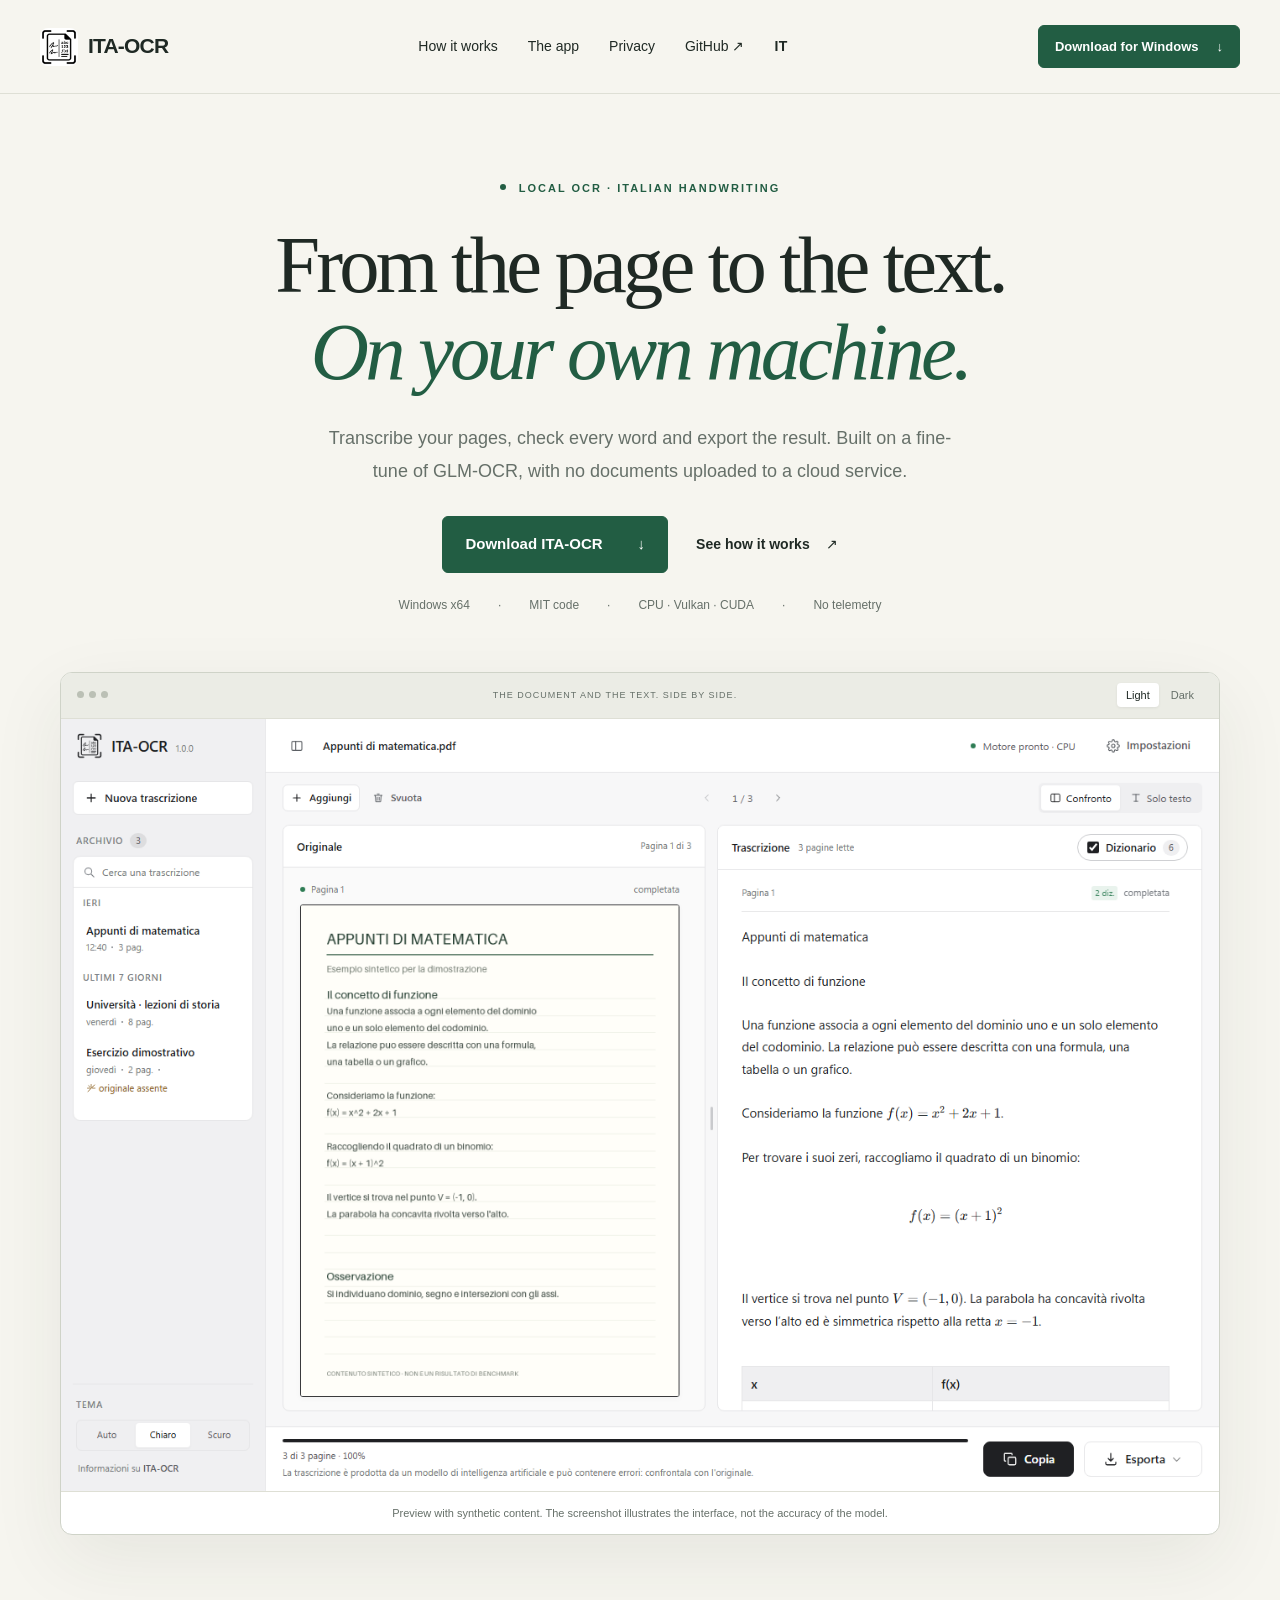
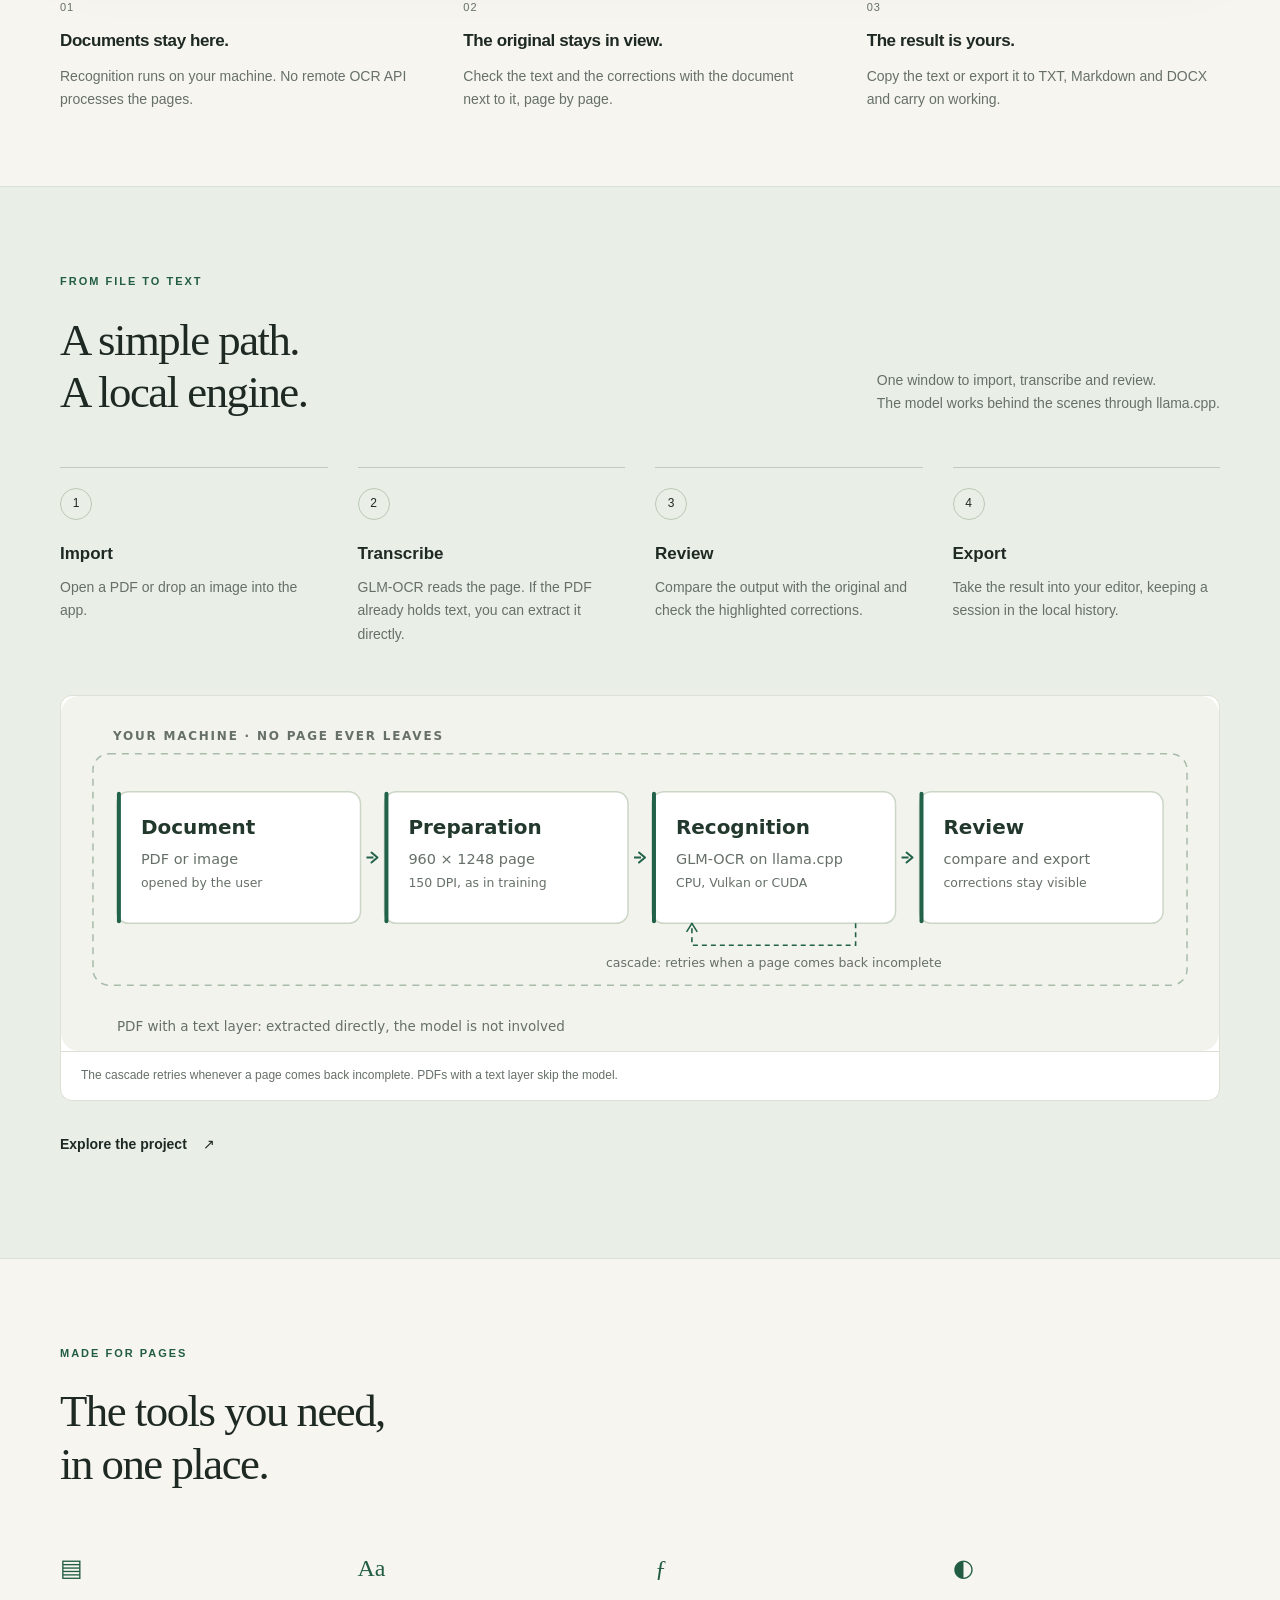
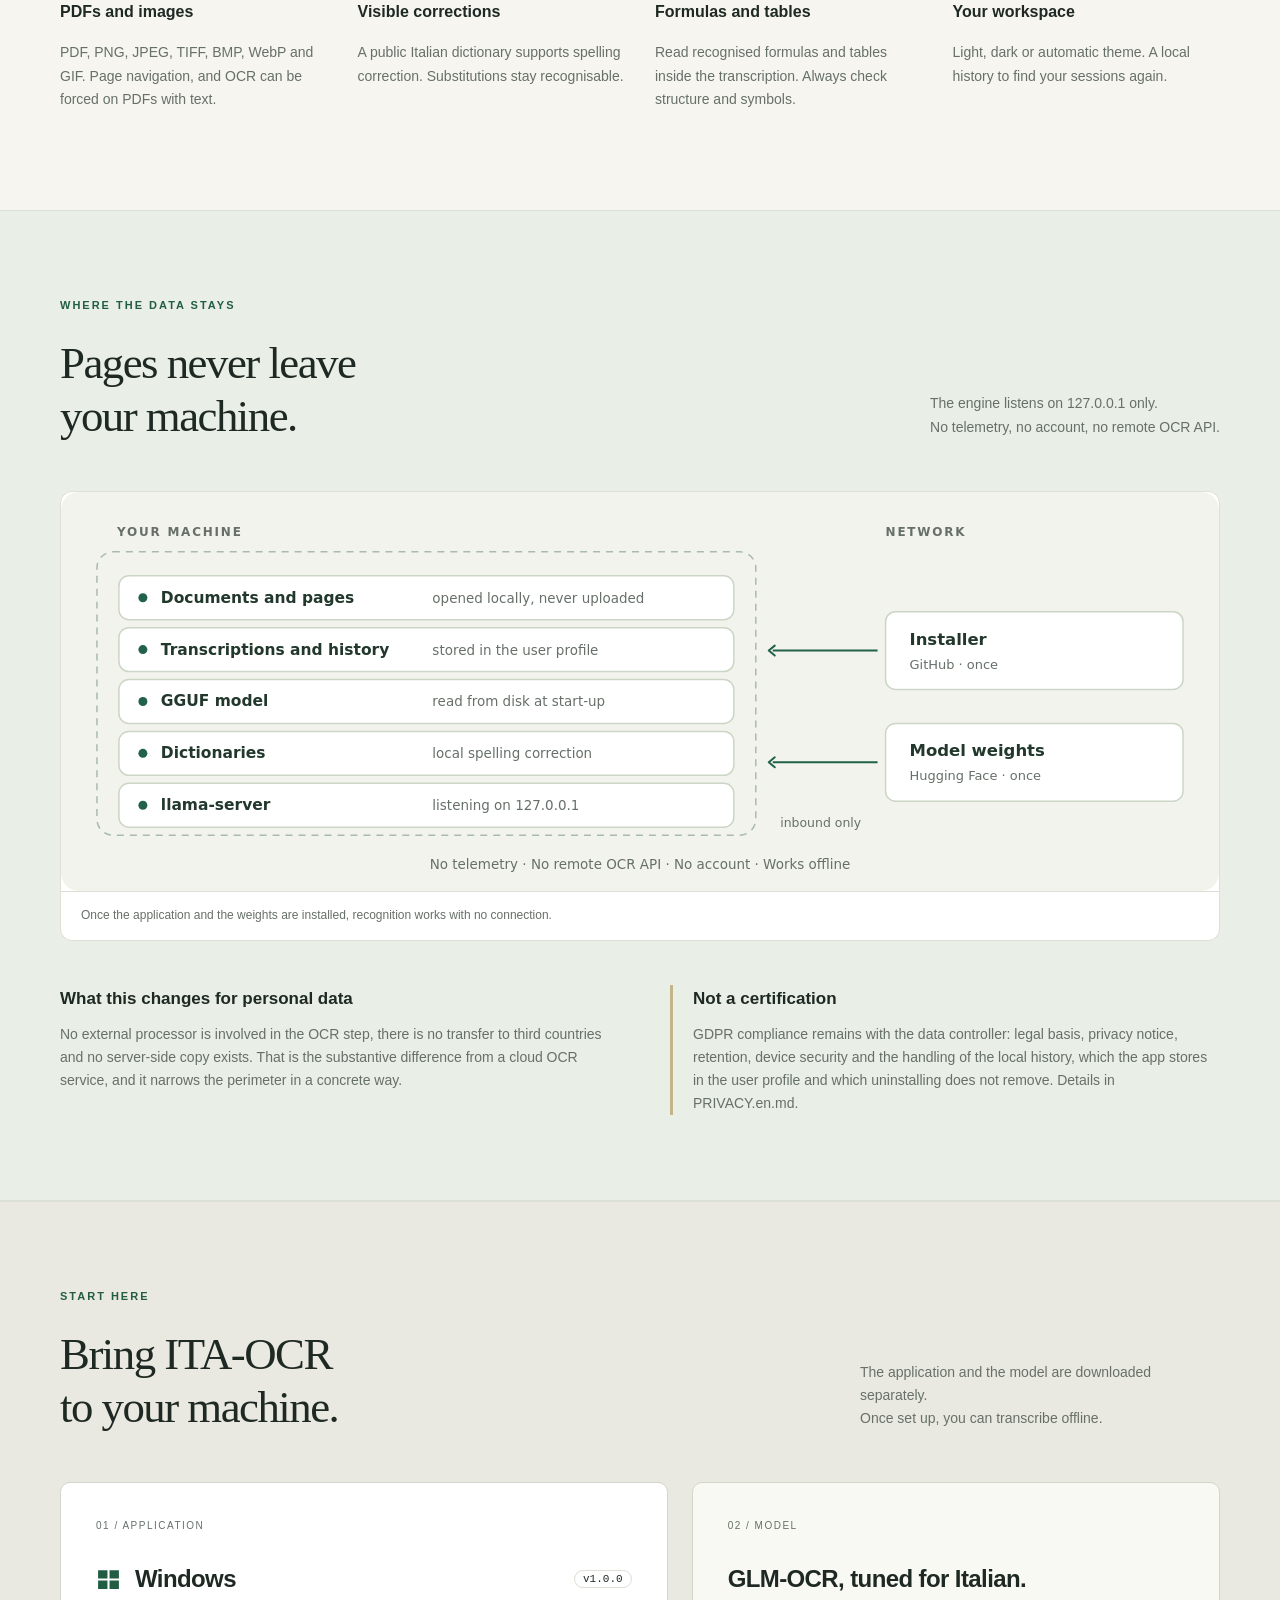
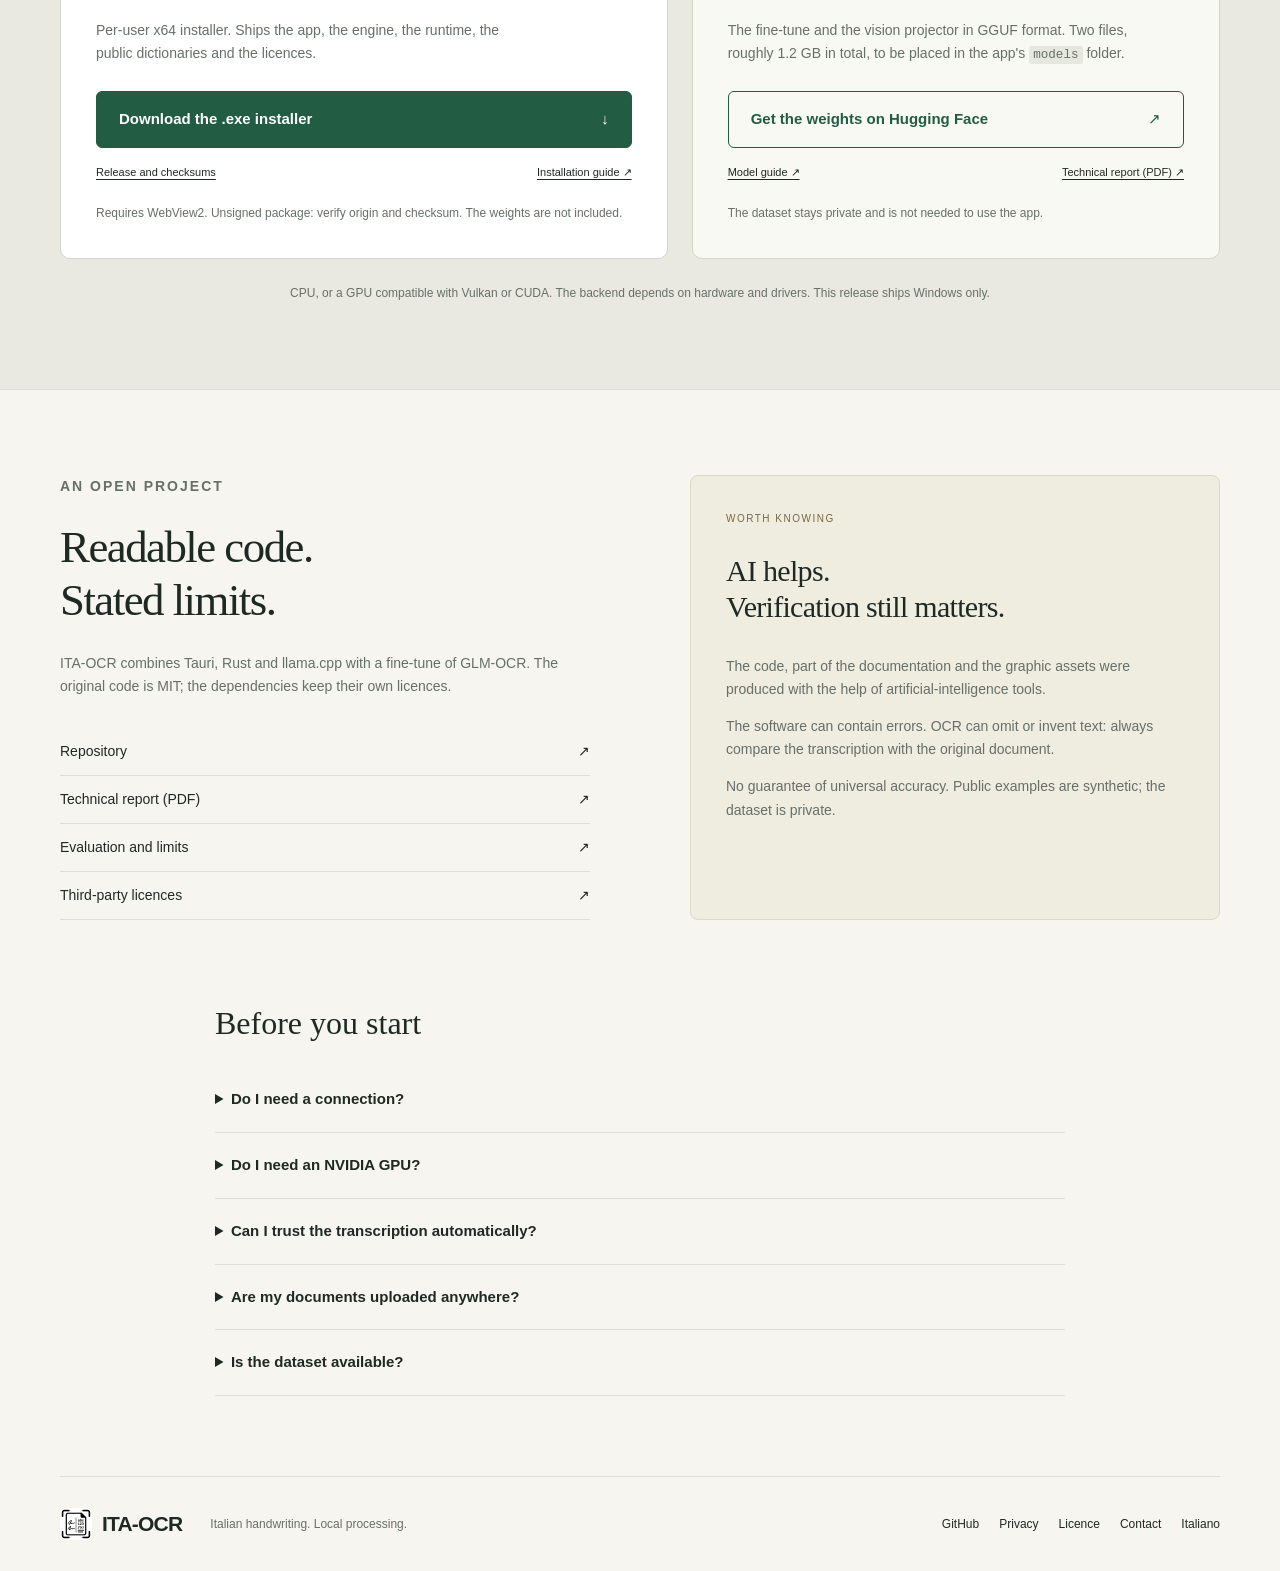
==== docs/en/index.html @ 2453d7a9 "Aggiunge l'inglese e gli schemi generati Ogni documento ha ora la lingua gemella. genera-diagrammi.p" ====
<!doctype html>
<html lang="en">
<head>
  <meta charset="utf-8">
  <meta name="viewport" content="width=device-width, initial-scale=1">
  <meta name="description" content="ITA-OCR transcribes Italian handwriting on your own machine. Windows app, local inference with GLM-OCR, side-by-side review and export.">
  <meta name="theme-color" content="#f6f5ef">
  <meta property="og:title" content="ITA-OCR — From the page to the text">
  <meta property="og:description" content="OCR for Italian handwriting. Local processing, side-by-side review and a Windows download.">
  <meta property="og:image" content="https://GioOtto.github.io/ITA-OCR/assets/social.png">
  <meta property="og:type" content="website">
  <link rel="canonical" href="https://GioOtto.github.io/ITA-OCR/en/">
  <link rel="alternate" hreflang="it" href="https://GioOtto.github.io/ITA-OCR/">
  <link rel="alternate" hreflang="en" href="https://GioOtto.github.io/ITA-OCR/en/">
  <link rel="icon" type="image/png" href="../assets/logo.png">
  <link rel="stylesheet" href="../style.css">
  <title>ITA-OCR — From the page to the text</title>
  <script src="../site.js" defer></script>
</head>
<body>
  <a class="skip" href="#content">Skip to content</a>
  <header class="header">
    <a class="brand" href="#" aria-label="ITA-OCR, top"><img src="../assets/logo.png" width="38" height="38" alt="">ITA-OCR</a>
    <nav aria-label="Main navigation"><a href="#how-it-works">How it works</a><a href="#features">The app</a><a href="#privacy">Privacy</a><a href="https://github.com/GioOtto/ITA-OCR">GitHub <span aria-hidden="true">↗</span></a><a class="lingua" href="../" hreflang="it" lang="it">IT</a></nav>
    <a class="button small" href="#download">Download for Windows <span aria-hidden="true">↓</span></a>
  </header>
  <main id="content">
    <section class="hero wrap">
      <div class="eyebrow"><span class="dot"></span> LOCAL OCR · ITALIAN HANDWRITING</div>
      <h1>From the page to the text.<br><em>On your own machine.</em></h1>
      <p class="intro">Transcribe your pages, check every word and export the result.
        Built on a fine-tune of GLM-OCR, with no documents uploaded to a cloud service.</p>
      <div class="actions"><a class="button" href="#download">Download ITA-OCR <span aria-hidden="true">↓</span></a><a class="text-link" href="#how-it-works">See how it works <span aria-hidden="true">↗</span></a></div>
      <div class="hero-notes"><span>Windows x64</span><span>MIT code</span><span>CPU · Vulkan · CUDA</span><span>No telemetry</span></div>
      <figure class="showcase">
        <div class="frame-top"><span><i></i><i></i><i></i></span><span>THE DOCUMENT AND THE TEXT. SIDE BY SIDE.</span><div class="theme-switch" role="group" aria-label="Screenshot theme"><button data-preview="light" aria-pressed="true">Light</button><button data-preview="dark" aria-pressed="false">Dark</button></div></div>
        <img id="app-preview" src="../assets/app-light.png" width="1380" height="920" alt="The ITA-OCR interface with a synthetic document and its transcription side by side" fetchpriority="high">
        <figcaption>Preview with synthetic content. The screenshot illustrates the interface, not the accuracy of the model.</figcaption>
      </figure>
    </section>
    <section class="principles wrap" aria-label="In short">
      <div><span class="number">01</span><h2>Documents stay here.</h2><p>Recognition runs on your machine. No remote OCR API processes the pages.</p></div>
      <div><span class="number">02</span><h2>The original stays in view.</h2><p>Check the text and the corrections with the document next to it, page by page.</p></div>
      <div><span class="number">03</span><h2>The result is yours.</h2><p>Copy the text or export it to TXT, Markdown and DOCX and carry on working.</p></div>
    </section>
    <section class="section process" id="how-it-works">
      <div class="wrap"><div class="section-heading"><div><p class="eyebrow">FROM FILE TO TEXT</p><h2>A simple path.<br>A local engine.</h2></div><p>One window to import, transcribe and review.<br>The model works behind the scenes through llama.cpp.</p></div>
      <ol class="steps"><li><span>1</span><h3>Import</h3><p>Open a PDF or drop an image into the app.</p></li><li><span>2</span><h3>Transcribe</h3><p>GLM-OCR reads the page. If the PDF already holds text, you can extract it directly.</p></li><li><span>3</span><h3>Review</h3><p>Compare the output with the original and check the highlighted corrections.</p></li><li><span>4</span><h3>Export</h3><p>Take the result into your editor, keeping a session in the local history.</p></li></ol>
      <figure class="schema">
        <img src="../assets/pipeline-en-light.svg" width="1160" height="356" alt="Local pipeline: document, page preparation at 960 by 1248 pixels, recognition with GLM-OCR on llama.cpp with a retry cascade, review and export. Everything runs on the user's machine." loading="lazy">
        <figcaption>The cascade retries whenever a page comes back incomplete. PDFs with a text layer skip the model.</figcaption>
      </figure>
      <p style="margin-top:30px"><a class="text-link" href="https://github.com/GioOtto/ITA-OCR/blob/main/README.en.md#how-it-works">Explore the project <span aria-hidden="true">↗</span></a></p></div>
    </section>
    <section class="section wrap" id="features">
      <div class="section-heading"><div><p class="eyebrow">MADE FOR PAGES</p><h2>The tools you need,<br>in one place.</h2></div></div>
      <div class="features"><article><span class="feature-icon" aria-hidden="true">▤</span><h3>PDFs and images</h3><p>PDF, PNG, JPEG, TIFF, BMP, WebP and GIF. Page navigation, and OCR can be forced on PDFs with text.</p></article><article><span class="feature-icon" aria-hidden="true">Aa</span><h3>Visible corrections</h3><p>A public Italian dictionary supports spelling correction. Substitutions stay recognisable.</p></article><article><span class="feature-icon" aria-hidden="true">ƒ</span><h3>Formulas and tables</h3><p>Read recognised formulas and tables inside the transcription. Always check structure and symbols.</p></article><article><span class="feature-icon" aria-hidden="true">◐</span><h3>Your workspace</h3><p>Light, dark or automatic theme. A local history to find your sessions again.</p></article></div>
    </section>
    <section class="section privacy-section" id="privacy"><div class="wrap">
      <div class="section-heading"><div><p class="eyebrow">WHERE THE DATA STAYS</p><h2>Pages never leave<br>your machine.</h2></div><p>The engine listens on 127.0.0.1 only.<br>No telemetry, no account, no remote OCR API.</p></div>
      <figure class="schema">
        <img src="../assets/privacy-en-light.svg" width="1160" height="400" alt="Documents, transcriptions, history, GGUF model and dictionaries stay on the machine. Only the installer from GitHub and the model weights from Hugging Face come in from the network, once." loading="lazy">
        <figcaption>Once the application and the weights are installed, recognition works with no connection.</figcaption>
      </figure>
      <div class="privacy-grid">
        <div><h3>What this changes for personal data</h3><p>No external processor is involved in the OCR step, there is no transfer to third countries and no server-side copy exists. That is the substantive difference from a cloud OCR service, and it narrows the perimeter in a concrete way.</p></div>
        <div class="nota"><h3>Not a certification</h3><p>GDPR compliance remains with the data controller: legal basis, privacy notice, retention, device security and the handling of the local history, which the app stores in the user profile and which uninstalling does not remove. Details in <a href="https://github.com/GioOtto/ITA-OCR/blob/main/PRIVACY.en.md">PRIVACY.en.md</a>.</p></div>
      </div>
    </div></section>
    <section class="section download-section" id="download"><div class="wrap">
      <div class="section-heading"><div><p class="eyebrow">START HERE</p><h2>Bring ITA-OCR<br>to your machine.</h2></div><p>The application and the model are downloaded separately.<br>Once set up, you can transcribe offline.</p></div>
      <div class="download-grid"><article class="download-card primary"><div class="card-label">01 / APPLICATION</div><div class="platform"><svg viewBox="0 0 24 24" aria-hidden="true"><path d="M2 3h9v8H2zm11 0h9v8h-9zM2 13h9v8H2zm11 0h9v8h-9z"/></svg><h3>Windows</h3><span class="version">v1.0.0</span></div><p>Per-user x64 installer. Ships the app, the engine, the runtime, the public dictionaries and the licences.</p><a class="button" href="https://github.com/GioOtto/ITA-OCR/releases/latest/download/ITA-OCR-setup_v1.0.0.exe">Download the .exe installer <span aria-hidden="true">↓</span></a><div class="download-links"><a href="https://github.com/GioOtto/ITA-OCR/releases/latest">Release and checksums</a><a href="https://github.com/GioOtto/ITA-OCR/blob/main/docs/en/INSTALL.md">Installation guide ↗</a></div><p class="fine-print">Requires WebView2. Unsigned package: verify origin and checksum. The weights are not included.</p></article>
      <article class="download-card"><div class="card-label">02 / MODEL</div><h3>GLM-OCR, tuned for Italian.</h3><p>The fine-tune and the vision projector in GGUF format. Two files, roughly 1.2 GB in total, to be placed in the app's <code>models</code> folder.</p><a class="button outline" href="https://huggingface.co/ueuegio/ITA-OCR">Get the weights on Hugging Face <span aria-hidden="true">↗</span></a><div class="download-links"><a href="https://github.com/GioOtto/ITA-OCR/blob/main/docs/en/MODEL.md">Model guide ↗</a><a href="https://github.com/GioOtto/ITA-OCR/blob/main/docs/assets/ITA-OCR-report-tecnico.pdf">Technical report (PDF) ↗</a></div><p class="fine-print">The dataset stays private and is not needed to use the app.</p></article></div>
      <p class="system-note">CPU, or a GPU compatible with Vulkan or CUDA. The backend depends on hardware and drivers. This release ships Windows only.</p>
    </div></section>
    <section class="section wrap research"><div><p class="eyebrow">AN OPEN PROJECT</p><h2>Readable code.<br>Stated limits.</h2><p>ITA-OCR combines Tauri, Rust and llama.cpp with a fine-tune of GLM-OCR. The original code is MIT; the dependencies keep their own licences.</p><div class="resource-links"><a href="https://github.com/GioOtto/ITA-OCR">Repository <span>↗</span></a><a href="https://github.com/GioOtto/ITA-OCR/blob/main/docs/assets/ITA-OCR-report-tecnico.pdf">Technical report (PDF) <span>↗</span></a><a href="https://github.com/GioOtto/ITA-OCR/blob/main/BENCHMARKS.en.md">Evaluation and limits <span>↗</span></a><a href="https://github.com/GioOtto/ITA-OCR/blob/main/THIRD-PARTY.md">Third-party licences <span>↗</span></a></div></div><aside class="caveat"><span class="card-label">WORTH KNOWING</span><h3>AI helps.<br>Verification still matters.</h3><p>The code, part of the documentation and the graphic assets were produced with the help of artificial-intelligence tools.</p><p>The software can contain errors. OCR can omit or invent text: always compare the transcription with the original document.</p><p class="fine-print">No guarantee of universal accuracy. Public examples are synthetic; the dataset is private.</p></aside></section>
    <section class="faq wrap"><h2>Before you start</h2><details><summary>Do I need a connection?</summary><p>To download the application and the weights, yes. To process documents once everything is installed, no. Recognition runs locally.</p></details><details><summary>Do I need an NVIDIA GPU?</summary><p>No. The engine can use Vulkan on compatible GPUs, or the CPU. CUDA is an option for NVIDIA hardware. Performance depends on the configuration.</p></details><details><summary>Can I trust the transcription automatically?</summary><p>No. Difficult handwriting, formulas and complex layouts can cause errors. The interface puts the result next to the original precisely to make checking easy.</p></details><details><summary>Are my documents uploaded anywhere?</summary><p>No. Recognition happens on your machine and the engine listens on the loopback address only. The network is used to download the app and the weights, once.</p></details><details><summary>Is the dataset available?</summary><p>No. The dataset stays private and is not part of the downloads. The application code and the model weights have separate distribution channels.</p></details></section>
  </main>
  <footer class="footer wrap"><a class="brand" href="#"><img src="../assets/logo.png" alt="" width="32" height="32">ITA-OCR</a><p>Italian handwriting. Local processing.</p><nav aria-label="Resources"><a href="https://github.com/GioOtto/ITA-OCR">GitHub</a><a href="https://github.com/GioOtto/ITA-OCR/blob/main/PRIVACY.en.md">Privacy</a><a href="https://github.com/GioOtto/ITA-OCR/blob/main/LICENSE">Licence</a><a href="mailto:giorgio.ottoboni@proton.me">Contact</a><a href="../" hreflang="it" lang="it">Italiano</a></nav></footer>
</body>
</html>
---- docs/style.css ----
@charset "UTF-8";
:root{color-scheme:light;--paper:#f6f5ef;--ink:#1f2924;--muted:#667069;--green:#225d43;--line:#dedfd5;--white:#fff;--pale:#e9eee6;font-family:Inter,"Segoe UI",Arial,sans-serif;font-synthesis:none;scroll-behavior:smooth}
*{box-sizing:border-box}body{margin:0;background:var(--paper);color:var(--ink);line-height:1.65}a{color:inherit;text-decoration:none}a:hover{text-decoration:underline;text-underline-offset:4px}button{font:inherit;cursor:pointer}img{max-width:100%;height:auto}button:focus-visible,a:focus-visible,summary:focus-visible{outline:3px solid #bf7b2d;outline-offset:5px}.wrap{width:min(1160px,calc(100% - 64px));margin-inline:auto}.skip{position:absolute;left:20px;top:-100px;background:white;padding:10px;z-index:10}.skip:focus{top:10px}.header{max-width:1360px;padding:25px 40px;margin:auto;display:flex;align-items:center;justify-content:space-between;gap:24px;border-bottom:1px solid var(--line)}.brand{font-size:21px;font-weight:700;letter-spacing:-.8px;display:flex;align-items:center;gap:10px}.brand img{border-radius:8px}.header nav{display:flex;gap:30px;font-size:14px}.button{display:inline-flex;align-items:center;justify-content:space-between;gap:35px;background:var(--green);border:1px solid var(--green);border-radius:6px;padding:15px 22px;color:white;font-weight:600;font-size:15px;transition:background .2s,transform .2s}.button:hover{background:#174831;text-decoration:none;transform:translateY(-1px)}.button.small{padding:10px 16px;font-size:13px;gap:18px}.button.outline{background:transparent;color:var(--green)}.button.outline:hover{background:var(--pale)}.hero{padding-top:85px;text-align:center}.eyebrow{font-size:11px;font-weight:650;letter-spacing:2px;margin:0 0 23px;color:var(--green)}.dot{display:inline-block;width:6px;height:6px;background:var(--green);border-radius:50%;margin-right:8px;vertical-align:2px}h1,h2,h3,p{margin-top:0}h1{font-family:Georgia,"Times New Roman",serif;font-size:clamp(48px,6.3vw,82px);font-weight:400;letter-spacing:-3.8px;line-height:1.09;margin-bottom:26px}h1 em{font-weight:400;color:var(--green)}.intro{font-size:18px;line-height:1.8;max-width:650px;margin:0 auto 29px;color:var(--muted)}.actions{display:flex;gap:28px;justify-content:center;align-items:center}.text-link{font-size:14px;font-weight:600}.text-link span{margin-left:12px}.hero-notes{display:flex;justify-content:center;gap:28px;margin-top:23px;font-size:12px;color:var(--muted)}.hero-notes span+span:before{content:"·";margin-right:28px}.showcase{margin:56px 0 0;position:relative;box-shadow:0 25px 75px #24392b13;background:white;border:1px solid #cfd3c8;border-radius:12px;overflow:hidden;text-align:left}.frame-top{min-height:46px;display:flex;align-items:center;justify-content:space-between;padding:10px 16px;background:#ebece5;border-bottom:1px solid var(--line);font-size:9px;letter-spacing:1px;color:var(--muted);gap:12px}.frame-top i{display:inline-block;height:7px;width:7px;border-radius:50%;background:#bbc0b5;margin-right:5px}.theme-switch{display:flex;gap:3px}.theme-switch button{background:transparent;border:0;border-radius:4px;font-size:11px;padding:3px 9px;color:var(--muted)}.theme-switch button[aria-pressed=true]{background:white;color:var(--ink);box-shadow:0 1px 3px #0001}.showcase>img{width:100%;display:block}.showcase figcaption{text-align:center;padding:12px 20px;font-size:11px;color:var(--muted);border-top:1px solid var(--line)}.principles{display:grid;grid-template-columns:repeat(3,1fr);gap:50px;padding-top:58px;padding-bottom:75px}.number{font-size:11px;letter-spacing:1px;color:var(--muted)}.principles h2{font-size:17px;letter-spacing:-.4px;margin:8px 0 10px}.principles p{font-size:14px;color:var(--muted);margin-bottom:0}.section{padding-block:85px}.process{background:var(--pale);border-block:1px solid #dbe1d6}.section-heading{display:flex;align-items:flex-end;justify-content:space-between;gap:40px;margin-bottom:48px}.section-heading h2,.research h2{font:400 clamp(32px,3.5vw,46px)/1.18 Georgia,serif;letter-spacing:-1.5px;margin:0}.section-heading p:not(.eyebrow){font-size:14px;color:var(--muted);max-width:360px;margin-bottom:4px}.steps{list-style:none;padding:0;margin:0 0 35px;display:grid;grid-template-columns:repeat(4,1fr);gap:30px}.steps li{border-top:1px solid #bfcbbc;padding-top:20px}.steps span{display:grid;place-items:center;width:32px;height:32px;border:1px solid #bbc9b7;border-radius:50%;font-size:12px;margin-bottom:20px}.steps h3{font-size:17px;margin-bottom:8px}.steps p{font-size:14px;color:var(--muted)}.features{display:grid;grid-template-columns:repeat(4,1fr);gap:30px}.features article{padding-top:10px}.feature-icon{font-size:24px;color:var(--green);font-family:Georgia,serif;display:block;height:50px}.features h3{font-size:16px}.features p{font-size:14px;color:var(--muted)}.download-section{background:#eae9e1;border-block:1px solid var(--line)}.download-grid{display:grid;grid-template-columns:1.15fr 1fr;gap:24px}.download-card{background:#f9f9f3;border:1px solid #d2d7cc;border-radius:10px;padding:35px;display:flex;flex-direction:column;align-items:flex-start}.download-card.primary{background:white}.card-label{font-size:10px;letter-spacing:1.5px;color:var(--muted);margin-bottom:25px}.platform{display:flex;align-items:center;gap:14px;margin-bottom:20px;width:100%}.platform svg{width:25px;fill:var(--green)}.download-card h3{font-size:24px;letter-spacing:-.6px;margin-bottom:20px}.platform h3{margin:0}.version{font:11px monospace;margin-left:auto;border:1px solid var(--line);padding:2px 8px;border-radius:20px}.download-card>p:not(.fine-print){font-size:14px;color:var(--muted);max-width:430px;margin-bottom:25px}.download-card .button{width:100%;margin-top:auto}.download-links{font-size:11px;display:flex;justify-content:space-between;gap:10px;width:100%;margin-top:15px;text-decoration:underline;text-underline-offset:3px}.fine-print{font-size:12px;color:var(--muted);line-height:1.7}.download-card .fine-print{margin-top:22px;margin-bottom:0}.system-note{font-size:12px;text-align:center;color:var(--muted);margin:25px 0 0}.research{display:grid;grid-template-columns:1fr 1fr;gap:100px}.research h2{margin-bottom:25px}.research p{font-size:14px;color:var(--muted)}.resource-links{margin-top:30px}.resource-links a{display:flex;justify-content:space-between;padding:12px 0;border-bottom:1px solid var(--line);font-size:14px}.caveat{padding:35px;background:#efece0;border:1px solid #ded8c6;border-radius:8px}.caveat .card-label{display:block;color:#7a6940}.caveat h3{font:400 30px/1.2 Georgia,serif;letter-spacing:-.7px}.faq{padding-bottom:80px;max-width:850px}.faq h2{font:400 32px Georgia,serif;margin-bottom:25px}.faq details{border-bottom:1px solid var(--line);padding:20px 0}.faq summary{cursor:pointer;font-size:15px;font-weight:600}.faq details p{margin:16px 0 0;color:var(--muted);font-size:14px}.footer{display:flex;align-items:center;gap:28px;padding-block:30px;border-top:1px solid var(--line);font-size:12px}.footer p{color:var(--muted);margin:0}.footer nav{margin-left:auto;display:flex;gap:20px}code{font-size:.9em;background:#e6e8df;border-radius:3px;padding:2px 4px}
@media(max-width:850px){.header{padding:20px 24px}.header nav{gap:18px}.header .small{display:none}.wrap{width:calc(100% - 40px)}.hero{padding-top:60px}h1{letter-spacing:-2px}.section-heading{align-items:flex-start;flex-direction:column;gap:24px}.section{padding-block:60px}.principles{gap:25px}.steps,.features{grid-template-columns:repeat(2,1fr)}.research{gap:35px}.download-card{padding:25px}.footer{flex-wrap:wrap}.footer nav{margin-left:0;width:100%}}
@media(max-width:560px){.header nav a:first-child{display:none}.header nav{font-size:12px;gap:16px}.brand{font-size:19px}.hero{padding-top:44px}h1{font-size:46px}.intro{font-size:16px}.actions{flex-direction:column;gap:18px}.hero-notes{gap:12px;font-size:10px}.hero-notes span+span:before{margin-right:12px}.frame-top>span:nth-child(2){display:none}.showcase{margin-top:36px}.showcase figcaption{font-size:10px}.principles{grid-template-columns:1fr;gap:25px;padding-block:38px}.principles>div{border-bottom:1px solid var(--line);padding-bottom:20px}.download-grid,.research{grid-template-columns:1fr}.steps,.features{gap:20px}.download-card .button{font-size:13px;padding:13px 15px;gap:15px}.section-heading h2,.research h2{font-size:35px}.footer nav{flex-wrap:wrap}.caveat{padding:26px}}
@media(prefers-reduced-motion:reduce){:root{scroll-behavior:auto}.button{transition:none}}
.schema{margin:0;border:1px solid var(--line);border-radius:12px;overflow:hidden;background:var(--white)}
.schema img{display:block;width:100%}
.schema figcaption{padding:14px 20px;font-size:12px;color:var(--muted);border-top:1px solid var(--line)}
.privacy-section{background:var(--pale);border-block:1px solid #dbe1d6}
.privacy-grid{display:grid;grid-template-columns:1fr 1fr;gap:60px;margin-top:44px;align-items:start}
.privacy-grid h3{font-size:17px;margin:0 0 10px}
.privacy-grid p{font-size:14px;color:var(--muted);margin-bottom:0}
.privacy-grid .nota{border-left:3px solid #c3b48a;padding-left:20px}
.lingua{font-weight:600;letter-spacing:.5px}
@media(max-width:850px){.privacy-grid{grid-template-columns:1fr;gap:28px}}
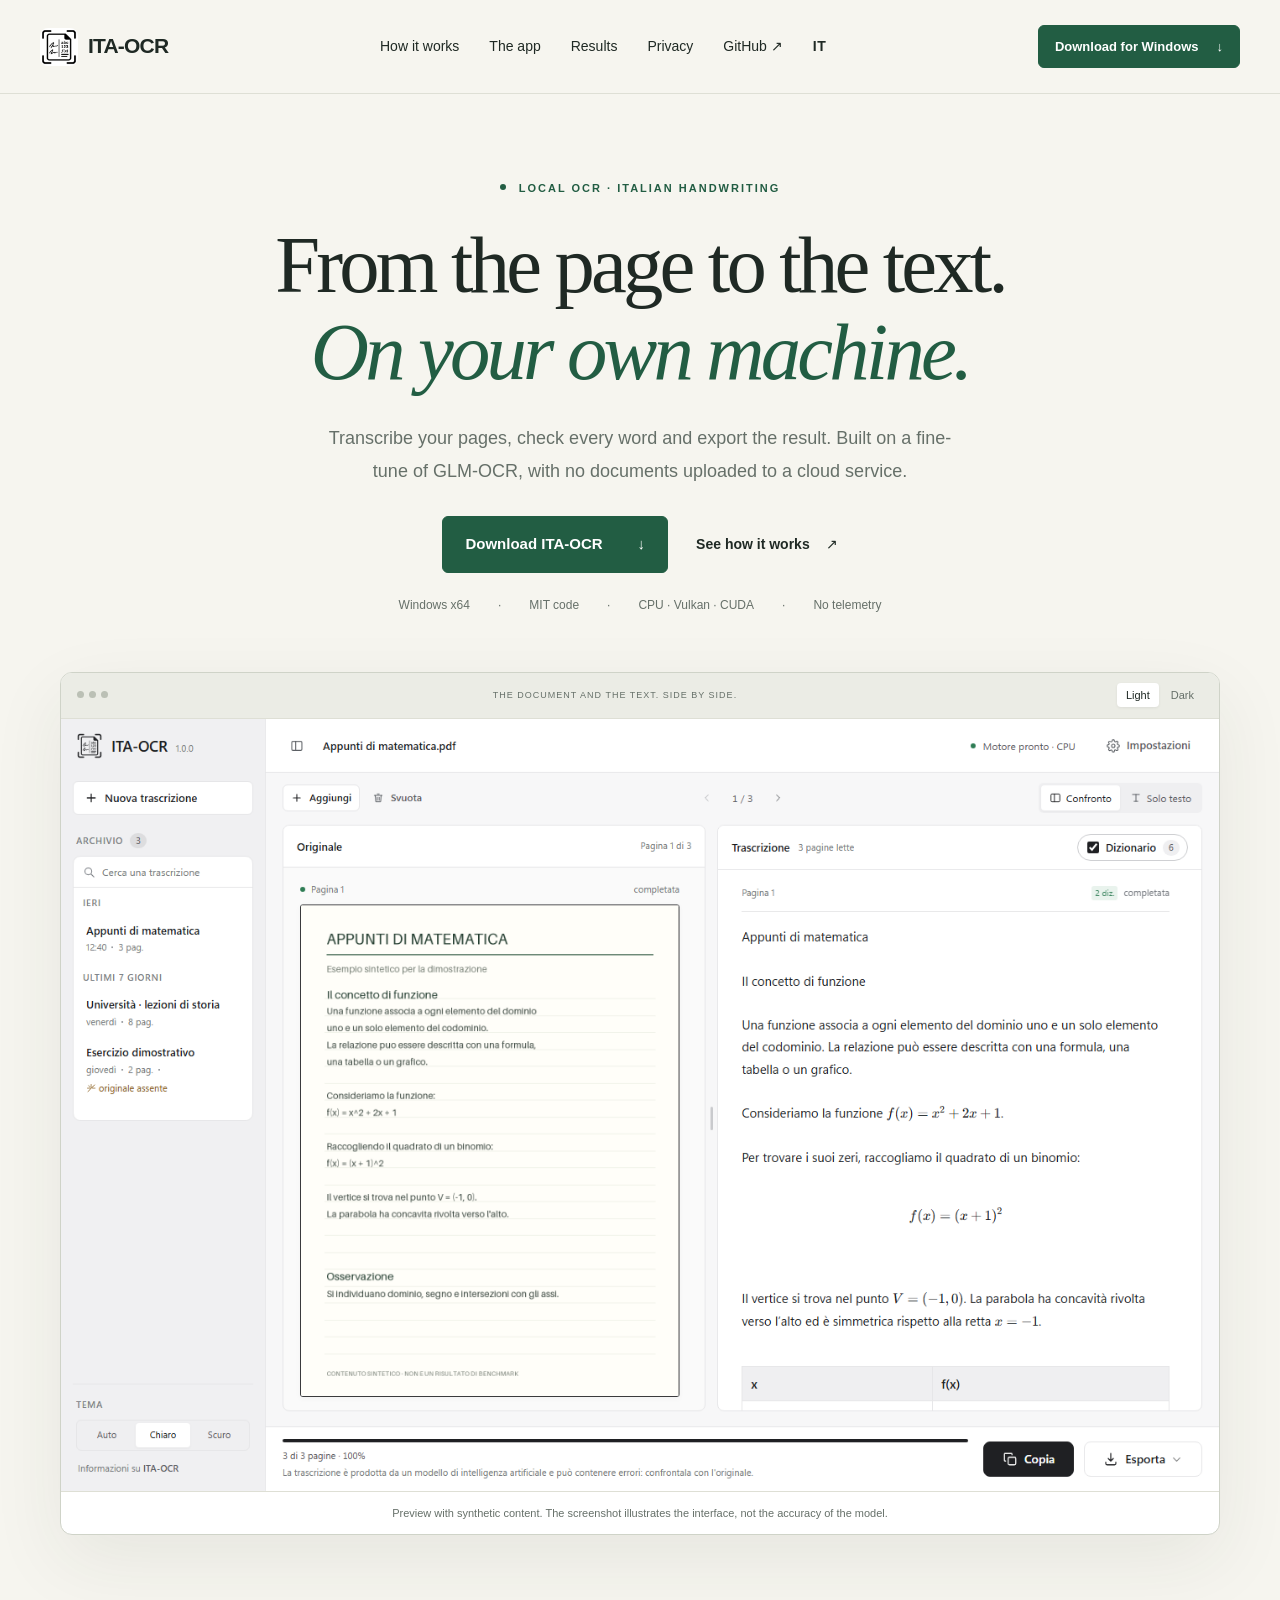
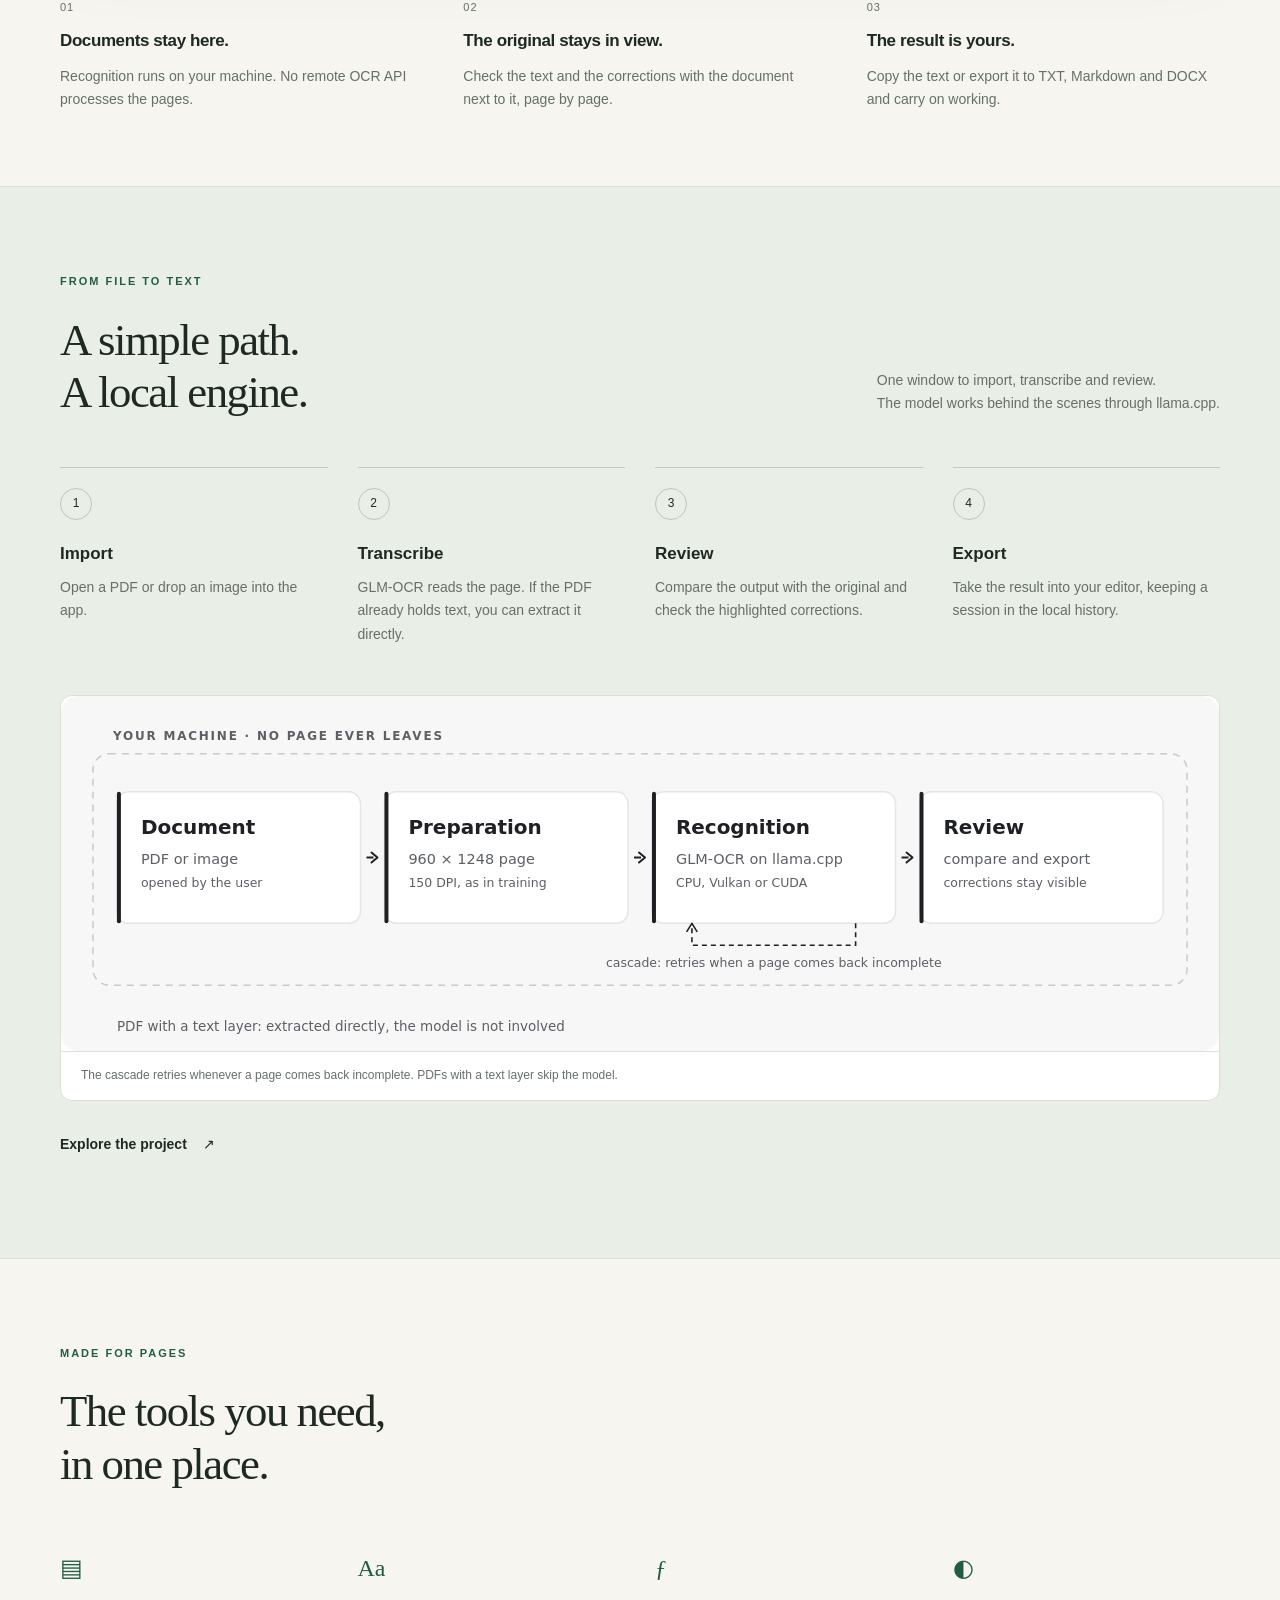
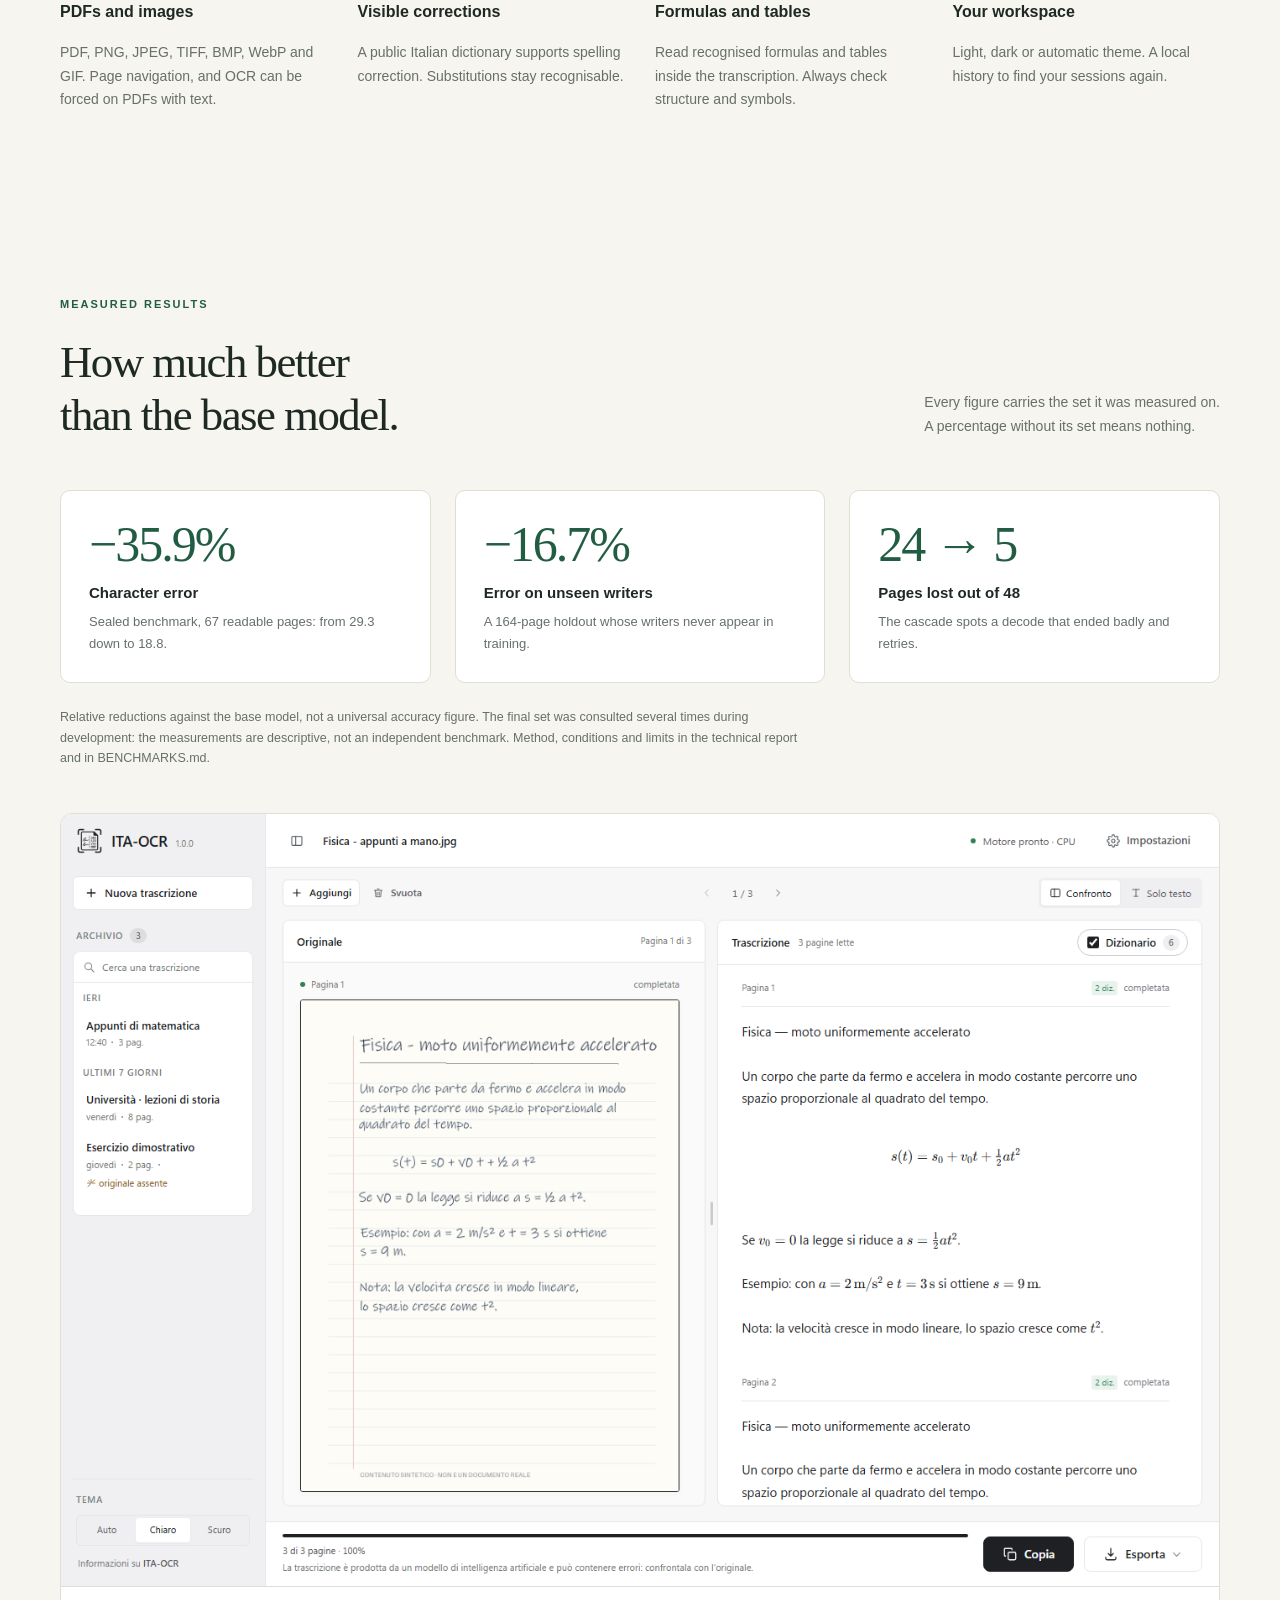
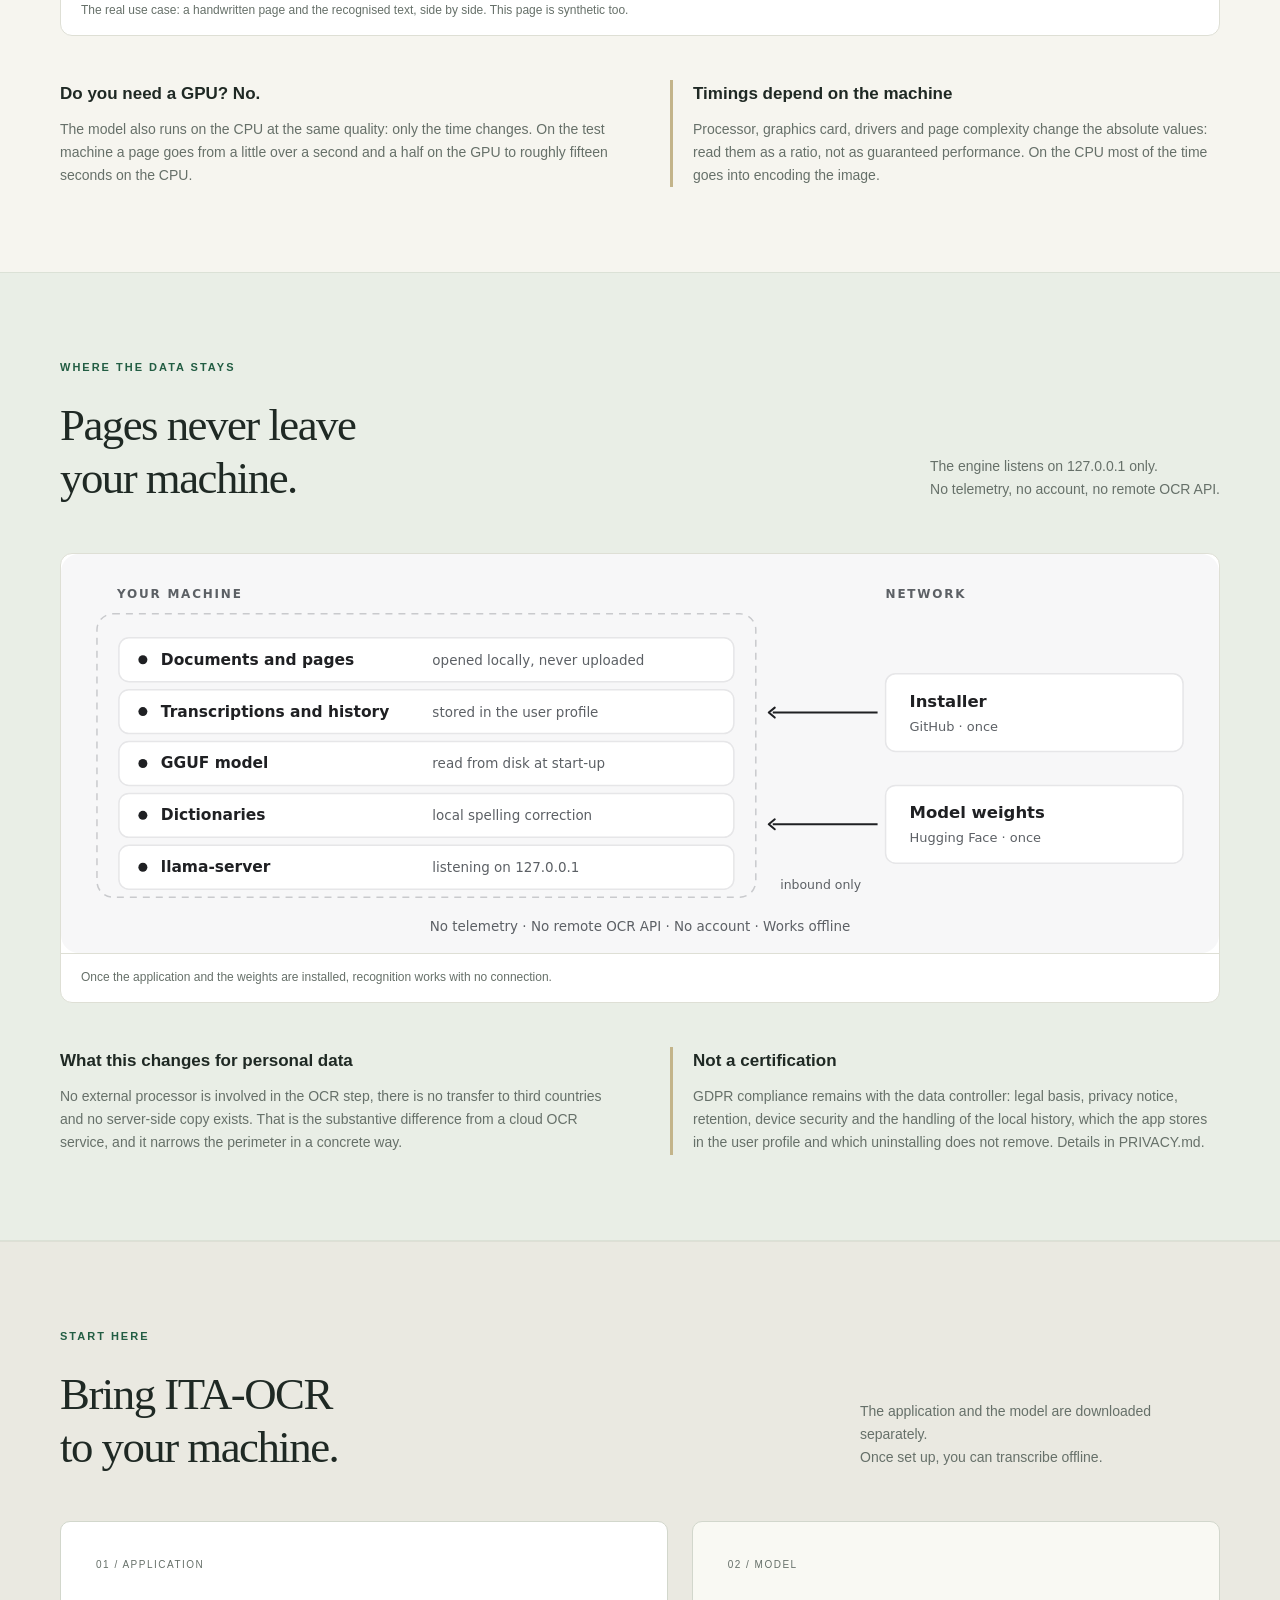
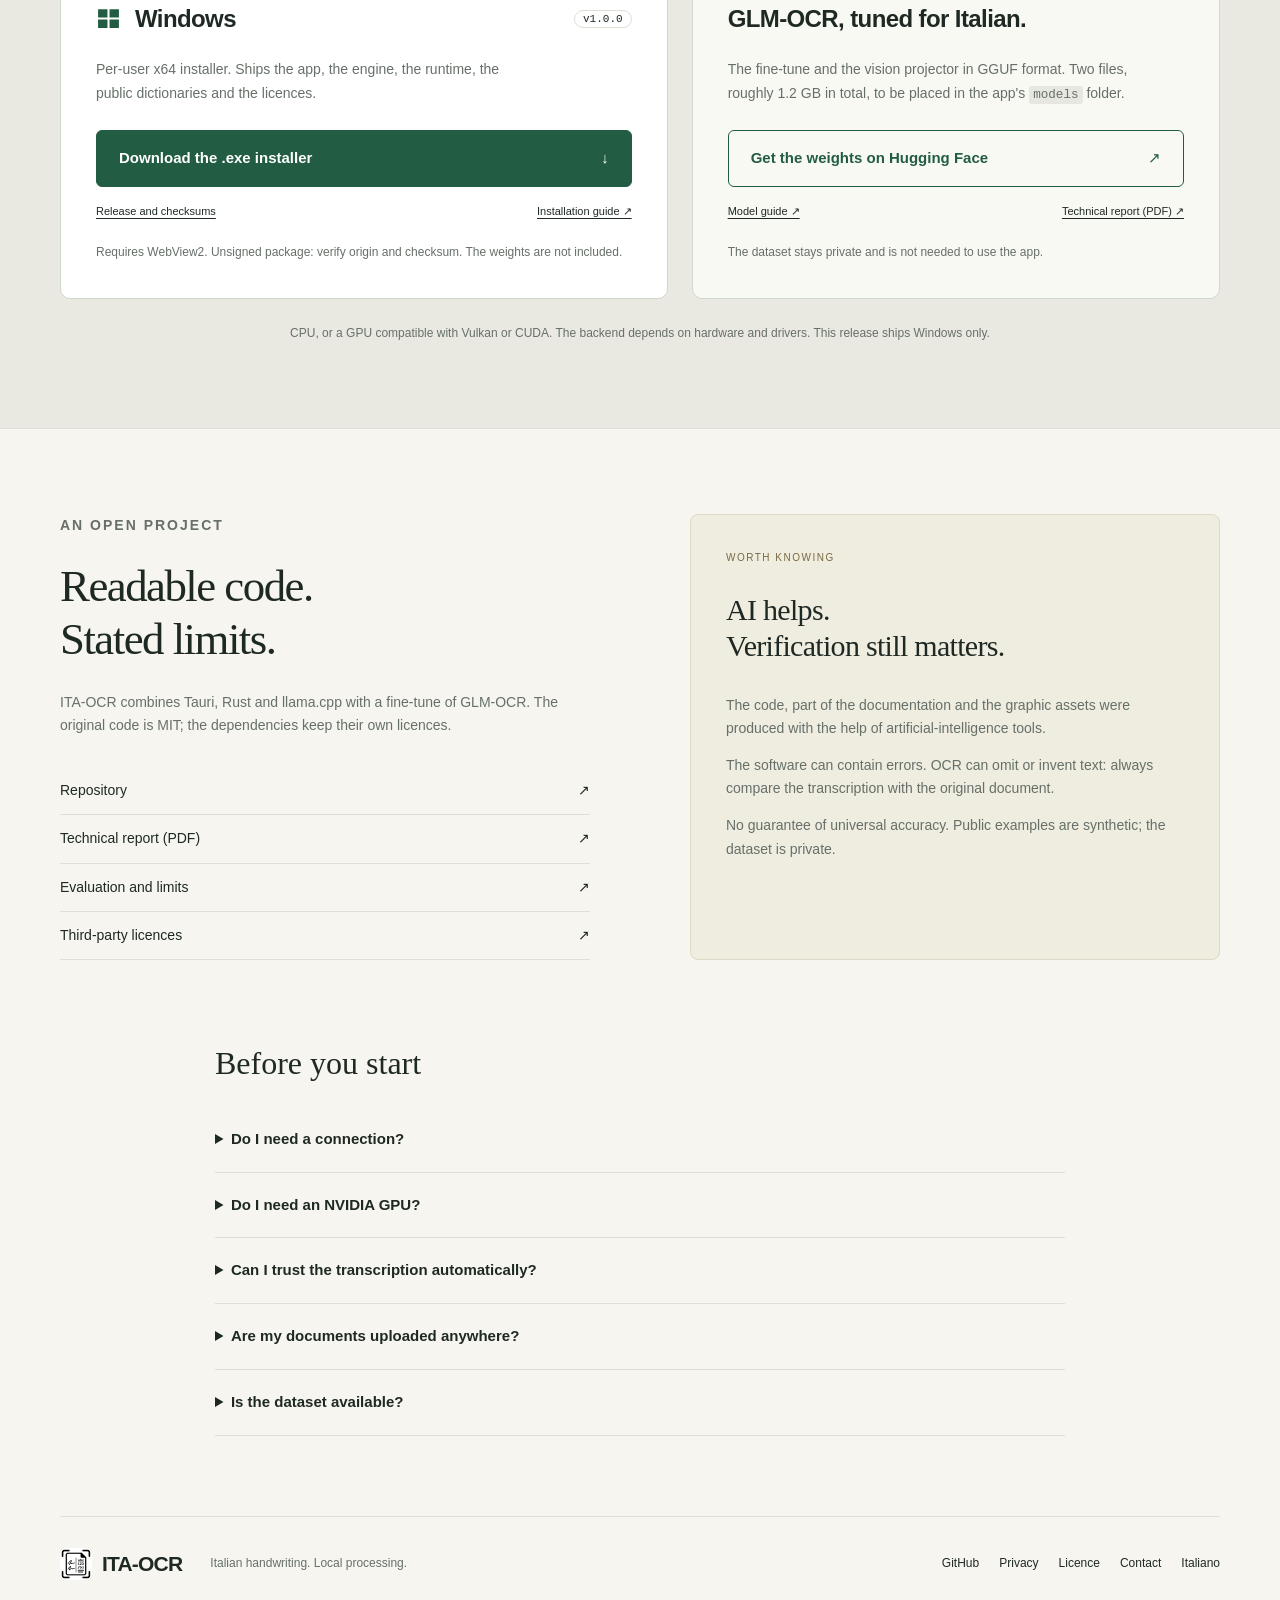
==== commit 04ec084c: "Sposta le guide in docs/ e pubblica i risultati La radice teneva dodici file Markdown, ora solo LICE" ====
--- a/docs/en/index.html
+++ b/docs/en/index.html
@@ -21,7 +21,7 @@
   <a class="skip" href="#content">Skip to content</a>
   <header class="header">
     <a class="brand" href="#" aria-label="ITA-OCR, top"><img src="../assets/logo.png" width="38" height="38" alt="">ITA-OCR</a>
-    <nav aria-label="Main navigation"><a href="#how-it-works">How it works</a><a href="#features">The app</a><a href="#privacy">Privacy</a><a href="https://github.com/GioOtto/ITA-OCR">GitHub <span aria-hidden="true">↗</span></a><a class="lingua" href="../" hreflang="it" lang="it">IT</a></nav>
+    <nav aria-label="Main navigation"><a href="#how-it-works">How it works</a><a href="#features">The app</a><a href="#results">Results</a><a href="#privacy">Privacy</a><a href="https://github.com/GioOtto/ITA-OCR">GitHub <span aria-hidden="true">↗</span></a><a class="lingua" href="../" hreflang="it" lang="it">IT</a></nav>
     <a class="button small" href="#download">Download for Windows <span aria-hidden="true">↓</span></a>
   </header>
   <main id="content">
@@ -56,6 +56,23 @@
       <div class="section-heading"><div><p class="eyebrow">MADE FOR PAGES</p><h2>The tools you need,<br>in one place.</h2></div></div>
       <div class="features"><article><span class="feature-icon" aria-hidden="true">▤</span><h3>PDFs and images</h3><p>PDF, PNG, JPEG, TIFF, BMP, WebP and GIF. Page navigation, and OCR can be forced on PDFs with text.</p></article><article><span class="feature-icon" aria-hidden="true">Aa</span><h3>Visible corrections</h3><p>A public Italian dictionary supports spelling correction. Substitutions stay recognisable.</p></article><article><span class="feature-icon" aria-hidden="true">ƒ</span><h3>Formulas and tables</h3><p>Read recognised formulas and tables inside the transcription. Always check structure and symbols.</p></article><article><span class="feature-icon" aria-hidden="true">◐</span><h3>Your workspace</h3><p>Light, dark or automatic theme. A local history to find your sessions again.</p></article></div>
     </section>
+    <section class="section wrap" id="results">
+      <div class="section-heading"><div><p class="eyebrow">MEASURED RESULTS</p><h2>How much better<br>than the base model.</h2></div><p>Every figure carries the set it was measured on.<br>A percentage without its set means nothing.</p></div>
+      <div class="numeri">
+        <div><span class="cifra">−35.9%</span><h3>Character error</h3><p>Sealed benchmark, 67 readable pages: from 29.3 down to 18.8.</p></div>
+        <div><span class="cifra">−16.7%</span><h3>Error on unseen writers</h3><p>A 164-page holdout whose writers never appear in training.</p></div>
+        <div><span class="cifra">24 → 5</span><h3>Pages lost out of 48</h3><p>The cascade spots a decode that ended badly and retries.</p></div>
+      </div>
+      <p class="postilla">Relative reductions against the base model, not a universal accuracy figure. The final set was consulted several times during development: the measurements are descriptive, not an independent benchmark. Method, conditions and limits in the <a href="https://github.com/GioOtto/ITA-OCR/blob/main/docs/assets/ITA-OCR-report-tecnico.pdf">technical report</a> and in <a href="https://github.com/GioOtto/ITA-OCR/blob/main/docs/en/BENCHMARKS.md">BENCHMARKS.md</a>.</p>
+      <figure class="schema" style="margin-top:44px">
+        <img src="../assets/app-manoscritto.png" width="1380" height="920" alt="A handwritten page in the left pane and the transcription with typeset formulas in the right pane" loading="lazy">
+        <figcaption>The real use case: a handwritten page and the recognised text, side by side. This page is synthetic too.</figcaption>
+      </figure>
+      <div class="privacy-grid">
+        <div><h3>Do you need a GPU? No.</h3><p>The model also runs on the CPU at the same quality: only the time changes. On the test machine a page goes from a little over a second and a half on the GPU to roughly fifteen seconds on the CPU.</p></div>
+        <div class="nota"><h3>Timings depend on the machine</h3><p>Processor, graphics card, drivers and page complexity change the absolute values: read them as a ratio, not as guaranteed performance. On the CPU most of the time goes into encoding the image.</p></div>
+      </div>
+    </section>
     <section class="section privacy-section" id="privacy"><div class="wrap">
       <div class="section-heading"><div><p class="eyebrow">WHERE THE DATA STAYS</p><h2>Pages never leave<br>your machine.</h2></div><p>The engine listens on 127.0.0.1 only.<br>No telemetry, no account, no remote OCR API.</p></div>
       <figure class="schema">
@@ -64,7 +81,7 @@
       </figure>
       <div class="privacy-grid">
         <div><h3>What this changes for personal data</h3><p>No external processor is involved in the OCR step, there is no transfer to third countries and no server-side copy exists. That is the substantive difference from a cloud OCR service, and it narrows the perimeter in a concrete way.</p></div>
-        <div class="nota"><h3>Not a certification</h3><p>GDPR compliance remains with the data controller: legal basis, privacy notice, retention, device security and the handling of the local history, which the app stores in the user profile and which uninstalling does not remove. Details in <a href="https://github.com/GioOtto/ITA-OCR/blob/main/PRIVACY.en.md">PRIVACY.en.md</a>.</p></div>
+        <div class="nota"><h3>Not a certification</h3><p>GDPR compliance remains with the data controller: legal basis, privacy notice, retention, device security and the handling of the local history, which the app stores in the user profile and which uninstalling does not remove. Details in <a href="https://github.com/GioOtto/ITA-OCR/blob/main/docs/en/PRIVACY.md">PRIVACY.md</a>.</p></div>
       </div>
     </div></section>
     <section class="section download-section" id="download"><div class="wrap">
@@ -73,9 +90,9 @@
       <article class="download-card"><div class="card-label">02 / MODEL</div><h3>GLM-OCR, tuned for Italian.</h3><p>The fine-tune and the vision projector in GGUF format. Two files, roughly 1.2 GB in total, to be placed in the app's <code>models</code> folder.</p><a class="button outline" href="https://huggingface.co/ueuegio/ITA-OCR">Get the weights on Hugging Face <span aria-hidden="true">↗</span></a><div class="download-links"><a href="https://github.com/GioOtto/ITA-OCR/blob/main/docs/en/MODEL.md">Model guide ↗</a><a href="https://github.com/GioOtto/ITA-OCR/blob/main/docs/assets/ITA-OCR-report-tecnico.pdf">Technical report (PDF) ↗</a></div><p class="fine-print">The dataset stays private and is not needed to use the app.</p></article></div>
       <p class="system-note">CPU, or a GPU compatible with Vulkan or CUDA. The backend depends on hardware and drivers. This release ships Windows only.</p>
     </div></section>
-    <section class="section wrap research"><div><p class="eyebrow">AN OPEN PROJECT</p><h2>Readable code.<br>Stated limits.</h2><p>ITA-OCR combines Tauri, Rust and llama.cpp with a fine-tune of GLM-OCR. The original code is MIT; the dependencies keep their own licences.</p><div class="resource-links"><a href="https://github.com/GioOtto/ITA-OCR">Repository <span>↗</span></a><a href="https://github.com/GioOtto/ITA-OCR/blob/main/docs/assets/ITA-OCR-report-tecnico.pdf">Technical report (PDF) <span>↗</span></a><a href="https://github.com/GioOtto/ITA-OCR/blob/main/BENCHMARKS.en.md">Evaluation and limits <span>↗</span></a><a href="https://github.com/GioOtto/ITA-OCR/blob/main/THIRD-PARTY.md">Third-party licences <span>↗</span></a></div></div><aside class="caveat"><span class="card-label">WORTH KNOWING</span><h3>AI helps.<br>Verification still matters.</h3><p>The code, part of the documentation and the graphic assets were produced with the help of artificial-intelligence tools.</p><p>The software can contain errors. OCR can omit or invent text: always compare the transcription with the original document.</p><p class="fine-print">No guarantee of universal accuracy. Public examples are synthetic; the dataset is private.</p></aside></section>
+    <section class="section wrap research"><div><p class="eyebrow">AN OPEN PROJECT</p><h2>Readable code.<br>Stated limits.</h2><p>ITA-OCR combines Tauri, Rust and llama.cpp with a fine-tune of GLM-OCR. The original code is MIT; the dependencies keep their own licences.</p><div class="resource-links"><a href="https://github.com/GioOtto/ITA-OCR">Repository <span>↗</span></a><a href="https://github.com/GioOtto/ITA-OCR/blob/main/docs/assets/ITA-OCR-report-tecnico.pdf">Technical report (PDF) <span>↗</span></a><a href="https://github.com/GioOtto/ITA-OCR/blob/main/docs/en/BENCHMARKS.md">Evaluation and limits <span>↗</span></a><a href="https://github.com/GioOtto/ITA-OCR/blob/main/docs/en/THIRD-PARTY.md">Third-party licences <span>↗</span></a></div></div><aside class="caveat"><span class="card-label">WORTH KNOWING</span><h3>AI helps.<br>Verification still matters.</h3><p>The code, part of the documentation and the graphic assets were produced with the help of artificial-intelligence tools.</p><p>The software can contain errors. OCR can omit or invent text: always compare the transcription with the original document.</p><p class="fine-print">No guarantee of universal accuracy. Public examples are synthetic; the dataset is private.</p></aside></section>
     <section class="faq wrap"><h2>Before you start</h2><details><summary>Do I need a connection?</summary><p>To download the application and the weights, yes. To process documents once everything is installed, no. Recognition runs locally.</p></details><details><summary>Do I need an NVIDIA GPU?</summary><p>No. The engine can use Vulkan on compatible GPUs, or the CPU. CUDA is an option for NVIDIA hardware. Performance depends on the configuration.</p></details><details><summary>Can I trust the transcription automatically?</summary><p>No. Difficult handwriting, formulas and complex layouts can cause errors. The interface puts the result next to the original precisely to make checking easy.</p></details><details><summary>Are my documents uploaded anywhere?</summary><p>No. Recognition happens on your machine and the engine listens on the loopback address only. The network is used to download the app and the weights, once.</p></details><details><summary>Is the dataset available?</summary><p>No. The dataset stays private and is not part of the downloads. The application code and the model weights have separate distribution channels.</p></details></section>
   </main>
-  <footer class="footer wrap"><a class="brand" href="#"><img src="../assets/logo.png" alt="" width="32" height="32">ITA-OCR</a><p>Italian handwriting. Local processing.</p><nav aria-label="Resources"><a href="https://github.com/GioOtto/ITA-OCR">GitHub</a><a href="https://github.com/GioOtto/ITA-OCR/blob/main/PRIVACY.en.md">Privacy</a><a href="https://github.com/GioOtto/ITA-OCR/blob/main/LICENSE">Licence</a><a href="mailto:giorgio.ottoboni@proton.me">Contact</a><a href="../" hreflang="it" lang="it">Italiano</a></nav></footer>
+  <footer class="footer wrap"><a class="brand" href="#"><img src="../assets/logo.png" alt="" width="32" height="32">ITA-OCR</a><p>Italian handwriting. Local processing.</p><nav aria-label="Resources"><a href="https://github.com/GioOtto/ITA-OCR">GitHub</a><a href="https://github.com/GioOtto/ITA-OCR/blob/main/docs/en/PRIVACY.md">Privacy</a><a href="https://github.com/GioOtto/ITA-OCR/blob/main/LICENSE">Licence</a><a href="mailto:giorgio.ottoboni@proton.me">Contact</a><a href="../" hreflang="it" lang="it">Italiano</a></nav></footer>
 </body>
 </html>
--- a/docs/style.css
+++ b/docs/style.css
@@ -14,3 +14,10 @@
 .privacy-grid .nota{border-left:3px solid #c3b48a;padding-left:20px}
 .lingua{font-weight:600;letter-spacing:.5px}
 @media(max-width:850px){.privacy-grid{grid-template-columns:1fr;gap:28px}}
+.numeri{display:grid;grid-template-columns:repeat(3,1fr);gap:24px;margin:44px 0 0}
+.numeri div{background:var(--white);border:1px solid var(--line);border-radius:10px;padding:28px}
+.numeri .cifra{font:400 clamp(34px,4vw,50px)/1 Georgia,serif;letter-spacing:-2px;color:var(--green);display:block;margin-bottom:12px}
+.numeri h3{font-size:15px;margin:0 0 6px}
+.numeri p{font-size:13px;color:var(--muted);margin:0}
+.postilla{font-size:12.5px;color:var(--muted);margin:24px 0 0;max-width:760px}
+@media(max-width:850px){.numeri{grid-template-columns:1fr}}
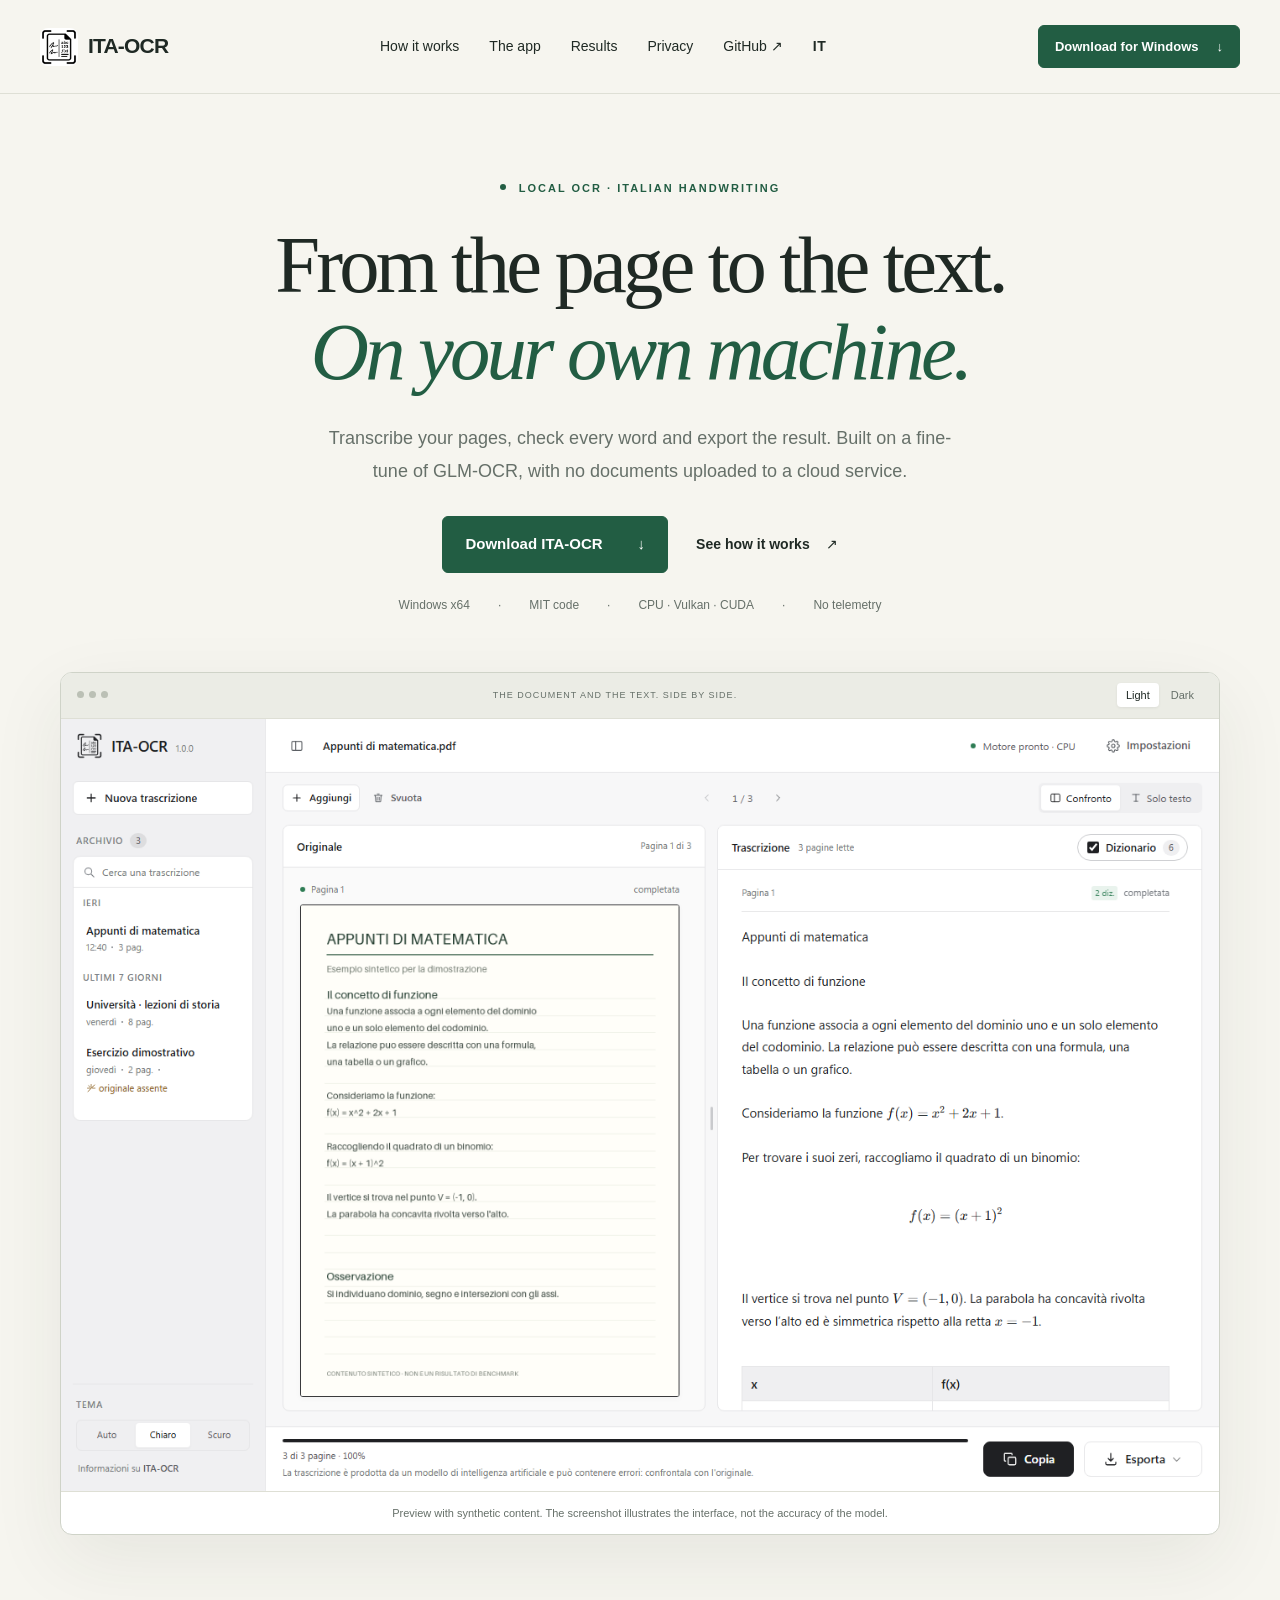
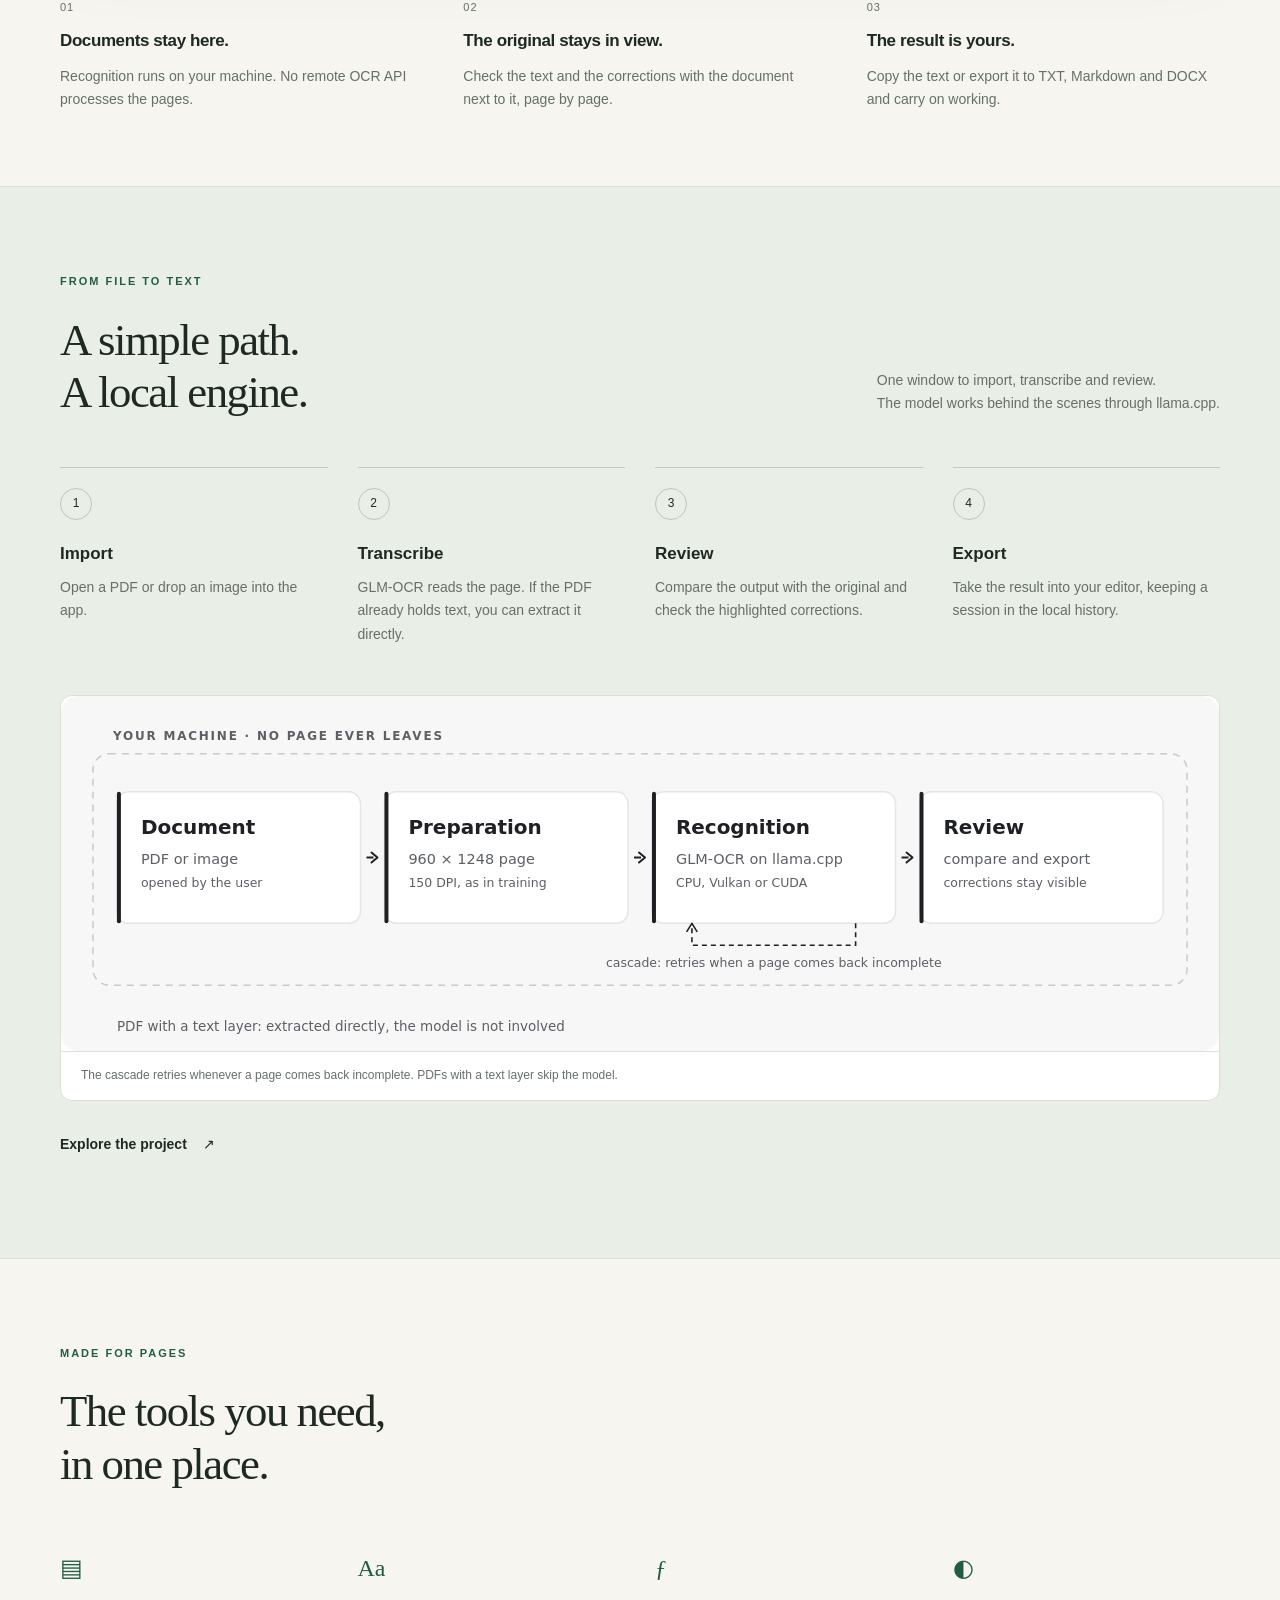
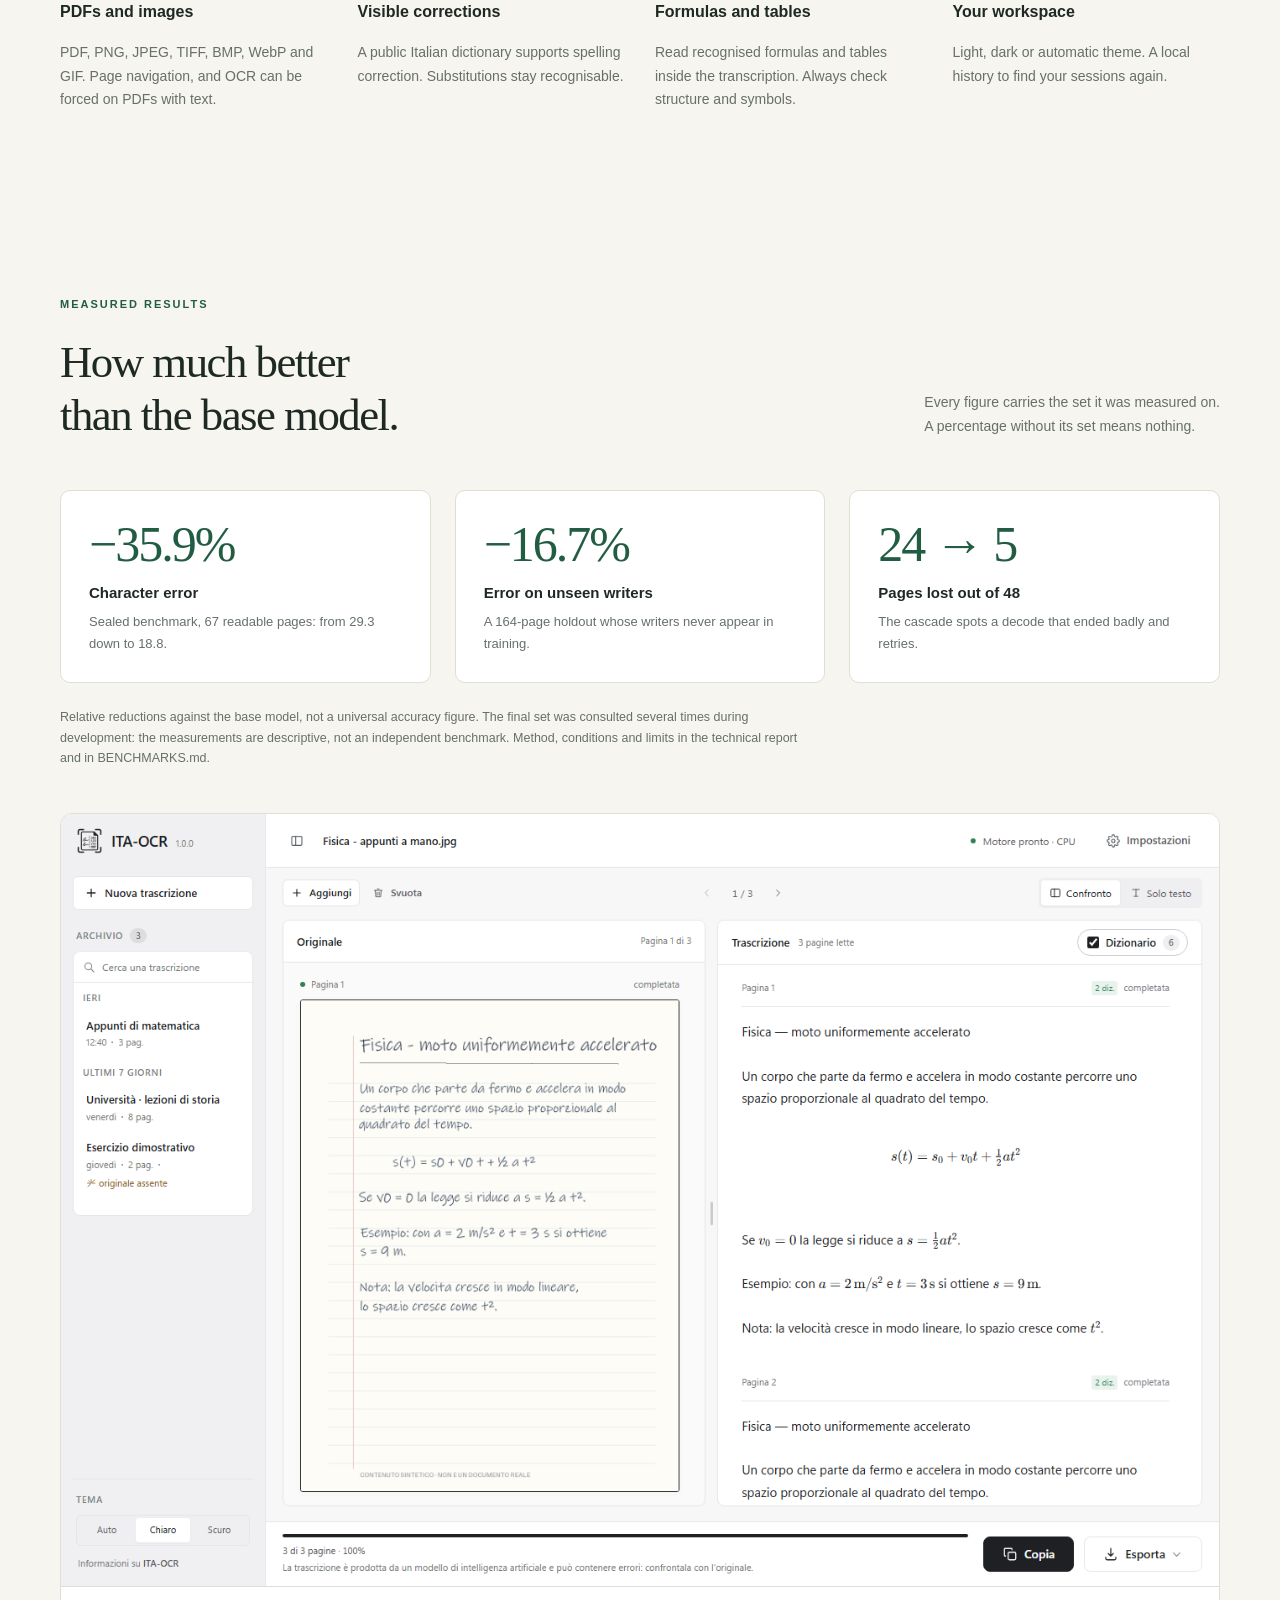
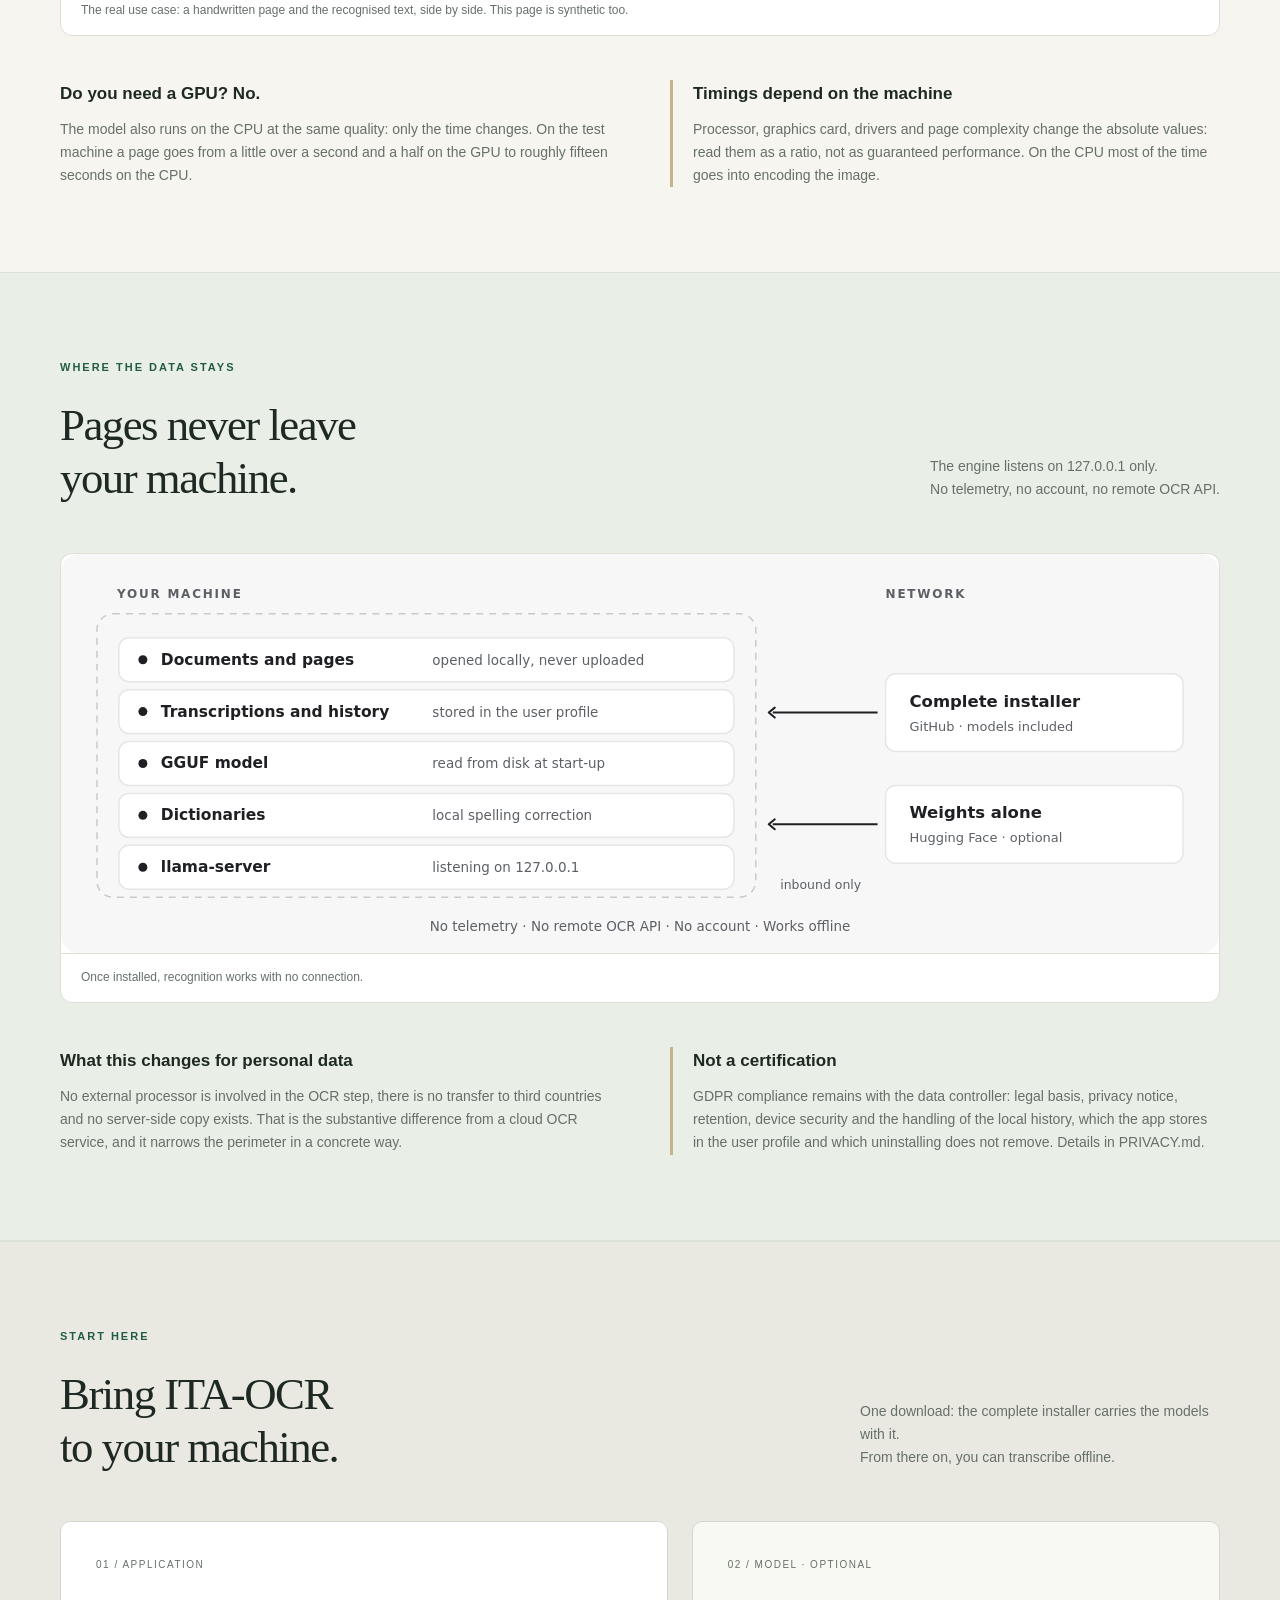
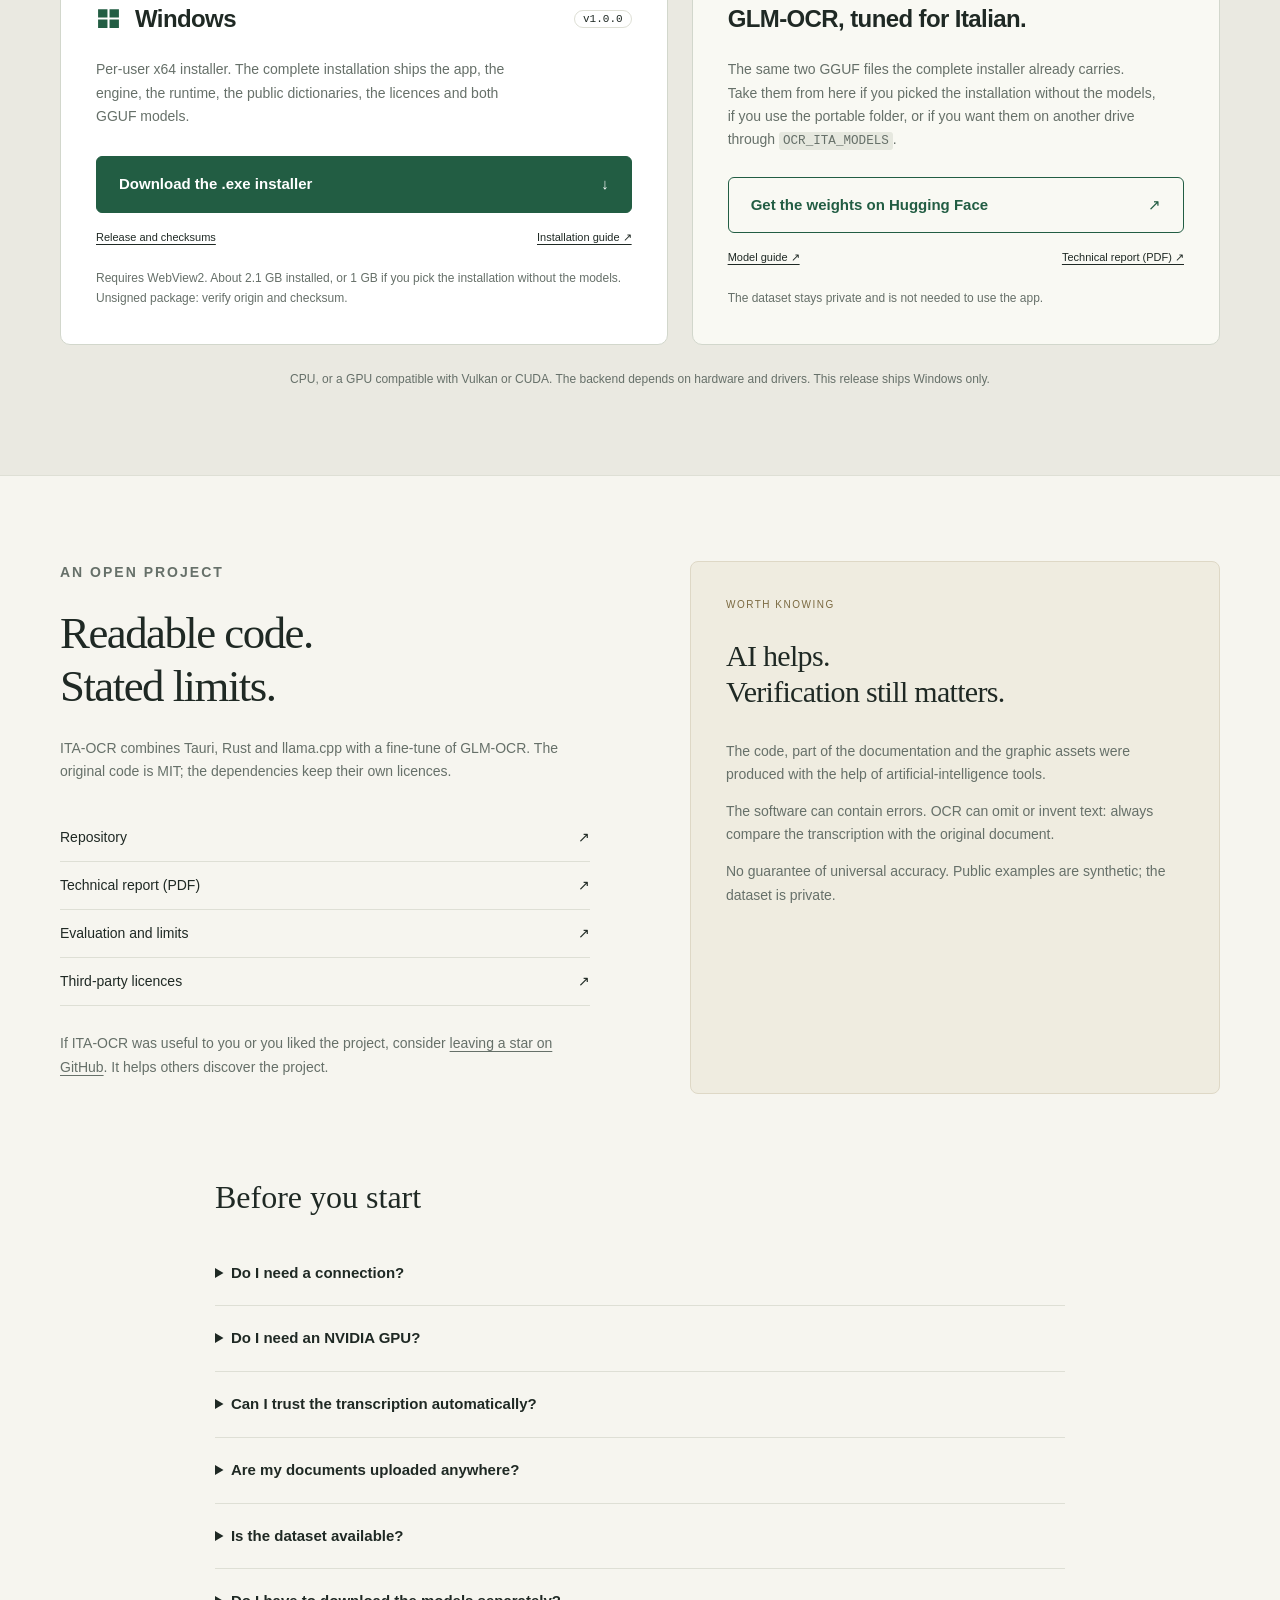
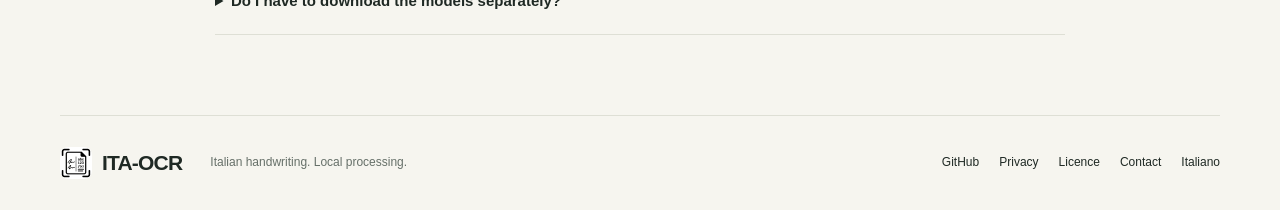
==== commit f378a04b: "Dice che l'installer completo contiene gia' i modelli installer.iss mette i due GGUF nell'installazi" ====
--- a/docs/en/index.html
+++ b/docs/en/index.html
@@ -76,8 +76,8 @@
     <section class="section privacy-section" id="privacy"><div class="wrap">
       <div class="section-heading"><div><p class="eyebrow">WHERE THE DATA STAYS</p><h2>Pages never leave<br>your machine.</h2></div><p>The engine listens on 127.0.0.1 only.<br>No telemetry, no account, no remote OCR API.</p></div>
       <figure class="schema">
-        <img src="../assets/privacy-en-light.svg" width="1160" height="400" alt="Documents, transcriptions, history, GGUF model and dictionaries stay on the machine. Only the installer from GitHub and the model weights from Hugging Face come in from the network, once." loading="lazy">
-        <figcaption>Once the application and the weights are installed, recognition works with no connection.</figcaption>
+        <img src="../assets/privacy-en-light.svg" width="1160" height="400" alt="Documents, transcriptions, history, GGUF model and dictionaries stay on the machine. Only the installer comes in from the network, from GitHub, carrying the models with it; the weights on Hugging Face are an optional alternative." loading="lazy">
+        <figcaption>Once installed, recognition works with no connection.</figcaption>
       </figure>
       <div class="privacy-grid">
         <div><h3>What this changes for personal data</h3><p>No external processor is involved in the OCR step, there is no transfer to third countries and no server-side copy exists. That is the substantive difference from a cloud OCR service, and it narrows the perimeter in a concrete way.</p></div>
@@ -85,13 +85,13 @@
       </div>
     </div></section>
     <section class="section download-section" id="download"><div class="wrap">
-      <div class="section-heading"><div><p class="eyebrow">START HERE</p><h2>Bring ITA-OCR<br>to your machine.</h2></div><p>The application and the model are downloaded separately.<br>Once set up, you can transcribe offline.</p></div>
-      <div class="download-grid"><article class="download-card primary"><div class="card-label">01 / APPLICATION</div><div class="platform"><svg viewBox="0 0 24 24" aria-hidden="true"><path d="M2 3h9v8H2zm11 0h9v8h-9zM2 13h9v8H2zm11 0h9v8h-9z"/></svg><h3>Windows</h3><span class="version">v1.0.0</span></div><p>Per-user x64 installer. Ships the app, the engine, the runtime, the public dictionaries and the licences.</p><a class="button" href="https://github.com/GioOtto/ITA-OCR/releases/latest/download/ITA-OCR-setup_v1.0.0.exe">Download the .exe installer <span aria-hidden="true">↓</span></a><div class="download-links"><a href="https://github.com/GioOtto/ITA-OCR/releases/latest">Release and checksums</a><a href="https://github.com/GioOtto/ITA-OCR/blob/main/docs/en/INSTALL.md">Installation guide ↗</a></div><p class="fine-print">Requires WebView2. Unsigned package: verify origin and checksum. The weights are not included.</p></article>
-      <article class="download-card"><div class="card-label">02 / MODEL</div><h3>GLM-OCR, tuned for Italian.</h3><p>The fine-tune and the vision projector in GGUF format. Two files, roughly 1.2 GB in total, to be placed in the app's <code>models</code> folder.</p><a class="button outline" href="https://huggingface.co/ueuegio/ITA-OCR">Get the weights on Hugging Face <span aria-hidden="true">↗</span></a><div class="download-links"><a href="https://github.com/GioOtto/ITA-OCR/blob/main/docs/en/MODEL.md">Model guide ↗</a><a href="https://github.com/GioOtto/ITA-OCR/blob/main/docs/assets/ITA-OCR-report-tecnico.pdf">Technical report (PDF) ↗</a></div><p class="fine-print">The dataset stays private and is not needed to use the app.</p></article></div>
+      <div class="section-heading"><div><p class="eyebrow">START HERE</p><h2>Bring ITA-OCR<br>to your machine.</h2></div><p>One download: the complete installer carries the models with it.<br>From there on, you can transcribe offline.</p></div>
+      <div class="download-grid"><article class="download-card primary"><div class="card-label">01 / APPLICATION</div><div class="platform"><svg viewBox="0 0 24 24" aria-hidden="true"><path d="M2 3h9v8H2zm11 0h9v8h-9zM2 13h9v8H2zm11 0h9v8h-9z"/></svg><h3>Windows</h3><span class="version">v1.0.0</span></div><p>Per-user x64 installer. The complete installation ships the app, the engine, the runtime, the public dictionaries, the licences and both GGUF models.</p><a class="button" href="https://github.com/GioOtto/ITA-OCR/releases/latest/download/ITA-OCR-setup_v1.0.0.exe">Download the .exe installer <span aria-hidden="true">↓</span></a><div class="download-links"><a href="https://github.com/GioOtto/ITA-OCR/releases/latest">Release and checksums</a><a href="https://github.com/GioOtto/ITA-OCR/blob/main/docs/en/INSTALL.md">Installation guide ↗</a></div><p class="fine-print">Requires WebView2. About 2.1 GB installed, or 1 GB if you pick the installation without the models. Unsigned package: verify origin and checksum.</p></article>
+      <article class="download-card"><div class="card-label">02 / MODEL · OPTIONAL</div><h3>GLM-OCR, tuned for Italian.</h3><p>The same two GGUF files the complete installer already carries. Take them from here if you picked the installation without the models, if you use the portable folder, or if you want them on another drive through <code>OCR_ITA_MODELS</code>.</p><a class="button outline" href="https://huggingface.co/ueuegio/ITA-OCR">Get the weights on Hugging Face <span aria-hidden="true">↗</span></a><div class="download-links"><a href="https://github.com/GioOtto/ITA-OCR/blob/main/docs/en/MODEL.md">Model guide ↗</a><a href="https://github.com/GioOtto/ITA-OCR/blob/main/docs/assets/ITA-OCR-report-tecnico.pdf">Technical report (PDF) ↗</a></div><p class="fine-print">The dataset stays private and is not needed to use the app.</p></article></div>
       <p class="system-note">CPU, or a GPU compatible with Vulkan or CUDA. The backend depends on hardware and drivers. This release ships Windows only.</p>
     </div></section>
-    <section class="section wrap research"><div><p class="eyebrow">AN OPEN PROJECT</p><h2>Readable code.<br>Stated limits.</h2><p>ITA-OCR combines Tauri, Rust and llama.cpp with a fine-tune of GLM-OCR. The original code is MIT; the dependencies keep their own licences.</p><div class="resource-links"><a href="https://github.com/GioOtto/ITA-OCR">Repository <span>↗</span></a><a href="https://github.com/GioOtto/ITA-OCR/blob/main/docs/assets/ITA-OCR-report-tecnico.pdf">Technical report (PDF) <span>↗</span></a><a href="https://github.com/GioOtto/ITA-OCR/blob/main/docs/en/BENCHMARKS.md">Evaluation and limits <span>↗</span></a><a href="https://github.com/GioOtto/ITA-OCR/blob/main/docs/en/THIRD-PARTY.md">Third-party licences <span>↗</span></a></div></div><aside class="caveat"><span class="card-label">WORTH KNOWING</span><h3>AI helps.<br>Verification still matters.</h3><p>The code, part of the documentation and the graphic assets were produced with the help of artificial-intelligence tools.</p><p>The software can contain errors. OCR can omit or invent text: always compare the transcription with the original document.</p><p class="fine-print">No guarantee of universal accuracy. Public examples are synthetic; the dataset is private.</p></aside></section>
-    <section class="faq wrap"><h2>Before you start</h2><details><summary>Do I need a connection?</summary><p>To download the application and the weights, yes. To process documents once everything is installed, no. Recognition runs locally.</p></details><details><summary>Do I need an NVIDIA GPU?</summary><p>No. The engine can use Vulkan on compatible GPUs, or the CPU. CUDA is an option for NVIDIA hardware. Performance depends on the configuration.</p></details><details><summary>Can I trust the transcription automatically?</summary><p>No. Difficult handwriting, formulas and complex layouts can cause errors. The interface puts the result next to the original precisely to make checking easy.</p></details><details><summary>Are my documents uploaded anywhere?</summary><p>No. Recognition happens on your machine and the engine listens on the loopback address only. The network is used to download the app and the weights, once.</p></details><details><summary>Is the dataset available?</summary><p>No. The dataset stays private and is not part of the downloads. The application code and the model weights have separate distribution channels.</p></details></section>
+    <section class="section wrap research"><div><p class="eyebrow">AN OPEN PROJECT</p><h2>Readable code.<br>Stated limits.</h2><p>ITA-OCR combines Tauri, Rust and llama.cpp with a fine-tune of GLM-OCR. The original code is MIT; the dependencies keep their own licences.</p><div class="resource-links"><a href="https://github.com/GioOtto/ITA-OCR">Repository <span>↗</span></a><a href="https://github.com/GioOtto/ITA-OCR/blob/main/docs/assets/ITA-OCR-report-tecnico.pdf">Technical report (PDF) <span>↗</span></a><a href="https://github.com/GioOtto/ITA-OCR/blob/main/docs/en/BENCHMARKS.md">Evaluation and limits <span>↗</span></a><a href="https://github.com/GioOtto/ITA-OCR/blob/main/docs/en/THIRD-PARTY.md">Third-party licences <span>↗</span></a></div><p class="stella">If ITA-OCR was useful to you or you liked the project, consider <a href="https://github.com/GioOtto/ITA-OCR">leaving a star on GitHub</a>. It helps others discover the project.</p></div><aside class="caveat"><span class="card-label">WORTH KNOWING</span><h3>AI helps.<br>Verification still matters.</h3><p>The code, part of the documentation and the graphic assets were produced with the help of artificial-intelligence tools.</p><p>The software can contain errors. OCR can omit or invent text: always compare the transcription with the original document.</p><p class="fine-print">No guarantee of universal accuracy. Public examples are synthetic; the dataset is private.</p></aside></section>
+    <section class="faq wrap"><h2>Before you start</h2><details><summary>Do I need a connection?</summary><p>To download the installer, yes. After that, no: recognition runs locally and the app works offline.</p></details><details><summary>Do I need an NVIDIA GPU?</summary><p>No. The engine can use Vulkan on compatible GPUs, or the CPU. CUDA is an option for NVIDIA hardware. Performance depends on the configuration.</p></details><details><summary>Can I trust the transcription automatically?</summary><p>No. Difficult handwriting, formulas and complex layouts can cause errors. The interface puts the result next to the original precisely to make checking easy.</p></details><details><summary>Are my documents uploaded anywhere?</summary><p>No. Recognition happens on your machine and the engine listens on the loopback address only. The network is used to download the installer, once.</p></details><details><summary>Is the dataset available?</summary><p>No. The dataset stays private and is part of no download. The code is on GitHub and the weights are also on Hugging Face; the dataset is nowhere.</p></details><details><summary>Do I have to download the models separately?</summary><p>Not with the complete installation: both GGUF files are already inside the installer and the app finds them by itself on first start. You only need them separately if you pick the lightweight installation, if you use the portable folder, or if you would rather keep them elsewhere.</p></details></section>
   </main>
   <footer class="footer wrap"><a class="brand" href="#"><img src="../assets/logo.png" alt="" width="32" height="32">ITA-OCR</a><p>Italian handwriting. Local processing.</p><nav aria-label="Resources"><a href="https://github.com/GioOtto/ITA-OCR">GitHub</a><a href="https://github.com/GioOtto/ITA-OCR/blob/main/docs/en/PRIVACY.md">Privacy</a><a href="https://github.com/GioOtto/ITA-OCR/blob/main/LICENSE">Licence</a><a href="mailto:giorgio.ottoboni@proton.me">Contact</a><a href="../" hreflang="it" lang="it">Italiano</a></nav></footer>
 </body>
--- a/docs/style.css
+++ b/docs/style.css
@@ -1,6 +1,8 @@
 @charset "UTF-8";
 :root{color-scheme:light;--paper:#f6f5ef;--ink:#1f2924;--muted:#667069;--green:#225d43;--line:#dedfd5;--white:#fff;--pale:#e9eee6;font-family:Inter,"Segoe UI",Arial,sans-serif;font-synthesis:none;scroll-behavior:smooth}
-*{box-sizing:border-box}body{margin:0;background:var(--paper);color:var(--ink);line-height:1.65}a{color:inherit;text-decoration:none}a:hover{text-decoration:underline;text-underline-offset:4px}button{font:inherit;cursor:pointer}img{max-width:100%;height:auto}button:focus-visible,a:focus-visible,summary:focus-visible{outline:3px solid #bf7b2d;outline-offset:5px}.wrap{width:min(1160px,calc(100% - 64px));margin-inline:auto}.skip{position:absolute;left:20px;top:-100px;background:white;padding:10px;z-index:10}.skip:focus{top:10px}.header{max-width:1360px;padding:25px 40px;margin:auto;display:flex;align-items:center;justify-content:space-between;gap:24px;border-bottom:1px solid var(--line)}.brand{font-size:21px;font-weight:700;letter-spacing:-.8px;display:flex;align-items:center;gap:10px}.brand img{border-radius:8px}.header nav{display:flex;gap:30px;font-size:14px}.button{display:inline-flex;align-items:center;justify-content:space-between;gap:35px;background:var(--green);border:1px solid var(--green);border-radius:6px;padding:15px 22px;color:white;font-weight:600;font-size:15px;transition:background .2s,transform .2s}.button:hover{background:#174831;text-decoration:none;transform:translateY(-1px)}.button.small{padding:10px 16px;font-size:13px;gap:18px}.button.outline{background:transparent;color:var(--green)}.button.outline:hover{background:var(--pale)}.hero{padding-top:85px;text-align:center}.eyebrow{font-size:11px;font-weight:650;letter-spacing:2px;margin:0 0 23px;color:var(--green)}.dot{display:inline-block;width:6px;height:6px;background:var(--green);border-radius:50%;margin-right:8px;vertical-align:2px}h1,h2,h3,p{margin-top:0}h1{font-family:Georgia,"Times New Roman",serif;font-size:clamp(48px,6.3vw,82px);font-weight:400;letter-spacing:-3.8px;line-height:1.09;margin-bottom:26px}h1 em{font-weight:400;color:var(--green)}.intro{font-size:18px;line-height:1.8;max-width:650px;margin:0 auto 29px;color:var(--muted)}.actions{display:flex;gap:28px;justify-content:center;align-items:center}.text-link{font-size:14px;font-weight:600}.text-link span{margin-left:12px}.hero-notes{display:flex;justify-content:center;gap:28px;margin-top:23px;font-size:12px;color:var(--muted)}.hero-notes span+span:before{content:"·";margin-right:28px}.showcase{margin:56px 0 0;position:relative;box-shadow:0 25px 75px #24392b13;background:white;border:1px solid #cfd3c8;border-radius:12px;overflow:hidden;text-align:left}.frame-top{min-height:46px;display:flex;align-items:center;justify-content:space-between;padding:10px 16px;background:#ebece5;border-bottom:1px solid var(--line);font-size:9px;letter-spacing:1px;color:var(--muted);gap:12px}.frame-top i{display:inline-block;height:7px;width:7px;border-radius:50%;background:#bbc0b5;margin-right:5px}.theme-switch{display:flex;gap:3px}.theme-switch button{background:transparent;border:0;border-radius:4px;font-size:11px;padding:3px 9px;color:var(--muted)}.theme-switch button[aria-pressed=true]{background:white;color:var(--ink);box-shadow:0 1px 3px #0001}.showcase>img{width:100%;display:block}.showcase figcaption{text-align:center;padding:12px 20px;font-size:11px;color:var(--muted);border-top:1px solid var(--line)}.principles{display:grid;grid-template-columns:repeat(3,1fr);gap:50px;padding-top:58px;padding-bottom:75px}.number{font-size:11px;letter-spacing:1px;color:var(--muted)}.principles h2{font-size:17px;letter-spacing:-.4px;margin:8px 0 10px}.principles p{font-size:14px;color:var(--muted);margin-bottom:0}.section{padding-block:85px}.process{background:var(--pale);border-block:1px solid #dbe1d6}.section-heading{display:flex;align-items:flex-end;justify-content:space-between;gap:40px;margin-bottom:48px}.section-heading h2,.research h2{font:400 clamp(32px,3.5vw,46px)/1.18 Georgia,serif;letter-spacing:-1.5px;margin:0}.section-heading p:not(.eyebrow){font-size:14px;color:var(--muted);max-width:360px;margin-bottom:4px}.steps{list-style:none;padding:0;margin:0 0 35px;display:grid;grid-template-columns:repeat(4,1fr);gap:30px}.steps li{border-top:1px solid #bfcbbc;padding-top:20px}.steps span{display:grid;place-items:center;width:32px;height:32px;border:1px solid #bbc9b7;border-radius:50%;font-size:12px;margin-bottom:20px}.steps h3{font-size:17px;margin-bottom:8px}.steps p{font-size:14px;color:var(--muted)}.features{display:grid;grid-template-columns:repeat(4,1fr);gap:30px}.features article{padding-top:10px}.feature-icon{font-size:24px;color:var(--green);font-family:Georgia,serif;display:block;height:50px}.features h3{font-size:16px}.features p{font-size:14px;color:var(--muted)}.download-section{background:#eae9e1;border-block:1px solid var(--line)}.download-grid{display:grid;grid-template-columns:1.15fr 1fr;gap:24px}.download-card{background:#f9f9f3;border:1px solid #d2d7cc;border-radius:10px;padding:35px;display:flex;flex-direction:column;align-items:flex-start}.download-card.primary{background:white}.card-label{font-size:10px;letter-spacing:1.5px;color:var(--muted);margin-bottom:25px}.platform{display:flex;align-items:center;gap:14px;margin-bottom:20px;width:100%}.platform svg{width:25px;fill:var(--green)}.download-card h3{font-size:24px;letter-spacing:-.6px;margin-bottom:20px}.platform h3{margin:0}.version{font:11px monospace;margin-left:auto;border:1px solid var(--line);padding:2px 8px;border-radius:20px}.download-card>p:not(.fine-print){font-size:14px;color:var(--muted);max-width:430px;margin-bottom:25px}.download-card .button{width:100%;margin-top:auto}.download-links{font-size:11px;display:flex;justify-content:space-between;gap:10px;width:100%;margin-top:15px;text-decoration:underline;text-underline-offset:3px}.fine-print{font-size:12px;color:var(--muted);line-height:1.7}.download-card .fine-print{margin-top:22px;margin-bottom:0}.system-note{font-size:12px;text-align:center;color:var(--muted);margin:25px 0 0}.research{display:grid;grid-template-columns:1fr 1fr;gap:100px}.research h2{margin-bottom:25px}.research p{font-size:14px;color:var(--muted)}.resource-links{margin-top:30px}.resource-links a{display:flex;justify-content:space-between;padding:12px 0;border-bottom:1px solid var(--line);font-size:14px}.caveat{padding:35px;background:#efece0;border:1px solid #ded8c6;border-radius:8px}.caveat .card-label{display:block;color:#7a6940}.caveat h3{font:400 30px/1.2 Georgia,serif;letter-spacing:-.7px}.faq{padding-bottom:80px;max-width:850px}.faq h2{font:400 32px Georgia,serif;margin-bottom:25px}.faq details{border-bottom:1px solid var(--line);padding:20px 0}.faq summary{cursor:pointer;font-size:15px;font-weight:600}.faq details p{margin:16px 0 0;color:var(--muted);font-size:14px}.footer{display:flex;align-items:center;gap:28px;padding-block:30px;border-top:1px solid var(--line);font-size:12px}.footer p{color:var(--muted);margin:0}.footer nav{margin-left:auto;display:flex;gap:20px}code{font-size:.9em;background:#e6e8df;border-radius:3px;padding:2px 4px}
+*{box-sizing:border-box}body{margin:0;background:var(--paper);color:var(--ink);line-height:1.65}a{color:inherit;text-decoration:none}a:hover{text-decoration:underline;text-underline-offset:4px}button{font:inherit;cursor:pointer}img{max-width:100%;height:auto}button:focus-visible,a:focus-visible,summary:focus-visible{outline:3px solid #bf7b2d;outline-offset:5px}.wrap{width:min(1160px,calc(100% - 64px));margin-inline:auto}.skip{position:absolute;left:20px;top:-100px;background:white;padding:10px;z-index:10}.skip:focus{top:10px}.header{max-width:1360px;padding:25px 40px;margin:auto;display:flex;align-items:center;justify-content:space-between;gap:24px;border-bottom:1px solid var(--line)}.brand{font-size:21px;font-weight:700;letter-spacing:-.8px;display:flex;align-items:center;gap:10px}.brand img{border-radius:8px}.header nav{display:flex;gap:30px;font-size:14px}.button{display:inline-flex;align-items:center;justify-content:space-between;gap:35px;background:var(--green);border:1px solid var(--green);border-radius:6px;padding:15px 22px;color:white;font-weight:600;font-size:15px;transition:background .2s,transform .2s}.button:hover{background:#174831;text-decoration:none;transform:translateY(-1px)}.button.small{padding:10px 16px;font-size:13px;gap:18px}.button.outline{background:transparent;color:var(--green)}.button.outline:hover{background:var(--pale)}.hero{padding-top:85px;text-align:center}.eyebrow{font-size:11px;font-weight:650;letter-spacing:2px;margin:0 0 23px;color:var(--green)}.dot{display:inline-block;width:6px;height:6px;background:var(--green);border-radius:50%;margin-right:8px;vertical-align:2px}h1,h2,h3,p{margin-top:0}h1{font-family:Georgia,"Times New Roman",serif;font-size:clamp(48px,6.3vw,82px);font-weight:400;letter-spacing:-3.8px;line-height:1.09;margin-bottom:26px}h1 em{font-weight:400;color:var(--green)}.intro{font-size:18px;line-height:1.8;max-width:650px;margin:0 auto 29px;color:var(--muted)}.actions{display:flex;gap:28px;justify-content:center;align-items:center}.text-link{font-size:14px;font-weight:600}.text-link span{margin-left:12px}.hero-notes{display:flex;justify-content:center;gap:28px;margin-top:23px;font-size:12px;color:var(--muted)}.hero-notes span+span:before{content:"·";margin-right:28px}.showcase{margin:56px 0 0;position:relative;box-shadow:0 25px 75px #24392b13;background:white;border:1px solid #cfd3c8;border-radius:12px;overflow:hidden;text-align:left}.frame-top{min-height:46px;display:flex;align-items:center;justify-content:space-between;padding:10px 16px;background:#ebece5;border-bottom:1px solid var(--line);font-size:9px;letter-spacing:1px;color:var(--muted);gap:12px}.frame-top i{display:inline-block;height:7px;width:7px;border-radius:50%;background:#bbc0b5;margin-right:5px}.theme-switch{display:flex;gap:3px}.theme-switch button{background:transparent;border:0;border-radius:4px;font-size:11px;padding:3px 9px;color:var(--muted)}.theme-switch button[aria-pressed=true]{background:white;color:var(--ink);box-shadow:0 1px 3px #0001}.showcase>img{width:100%;display:block}.showcase figcaption{text-align:center;padding:12px 20px;font-size:11px;color:var(--muted);border-top:1px solid var(--line)}.principles{display:grid;grid-template-columns:repeat(3,1fr);gap:50px;padding-top:58px;padding-bottom:75px}.number{font-size:11px;letter-spacing:1px;color:var(--muted)}.principles h2{font-size:17px;letter-spacing:-.4px;margin:8px 0 10px}.principles p{font-size:14px;color:var(--muted);margin-bottom:0}.section{padding-block:85px}.process{background:var(--pale);border-block:1px solid #dbe1d6}.section-heading{display:flex;align-items:flex-end;justify-content:space-between;gap:40px;margin-bottom:48px}.section-heading h2,.research h2{font:400 clamp(32px,3.5vw,46px)/1.18 Georgia,serif;letter-spacing:-1.5px;margin:0}.section-heading p:not(.eyebrow){font-size:14px;color:var(--muted);max-width:360px;margin-bottom:4px}.steps{list-style:none;padding:0;margin:0 0 35px;display:grid;grid-template-columns:repeat(4,1fr);gap:30px}.steps li{border-top:1px solid #bfcbbc;padding-top:20px}.steps span{display:grid;place-items:center;width:32px;height:32px;border:1px solid #bbc9b7;border-radius:50%;font-size:12px;margin-bottom:20px}.steps h3{font-size:17px;margin-bottom:8px}.steps p{font-size:14px;color:var(--muted)}.features{display:grid;grid-template-columns:repeat(4,1fr);gap:30px}.features article{padding-top:10px}.feature-icon{font-size:24px;color:var(--green);font-family:Georgia,serif;display:block;height:50px}.features h3{font-size:16px}.features p{font-size:14px;color:var(--muted)}.download-section{background:#eae9e1;border-block:1px solid var(--line)}.download-grid{display:grid;grid-template-columns:1.15fr 1fr;gap:24px}.download-card{background:#f9f9f3;border:1px solid #d2d7cc;border-radius:10px;padding:35px;display:flex;flex-direction:column;align-items:flex-start}.download-card.primary{background:white}.card-label{font-size:10px;letter-spacing:1.5px;color:var(--muted);margin-bottom:25px}.platform{display:flex;align-items:center;gap:14px;margin-bottom:20px;width:100%}.platform svg{width:25px;fill:var(--green)}.download-card h3{font-size:24px;letter-spacing:-.6px;margin-bottom:20px}.platform h3{margin:0}.version{font:11px monospace;margin-left:auto;border:1px solid var(--line);padding:2px 8px;border-radius:20px}.download-card>p:not(.fine-print){font-size:14px;color:var(--muted);max-width:430px;margin-bottom:25px}.download-card .button{width:100%;margin-top:auto}.download-links{font-size:11px;display:flex;justify-content:space-between;gap:10px;width:100%;margin-top:15px;text-decoration:underline;text-underline-offset:3px}.fine-print{font-size:12px;color:var(--muted);line-height:1.7}.download-card .fine-print{margin-top:22px;margin-bottom:0}.system-note{font-size:12px;text-align:center;color:var(--muted);margin:25px 0 0}.research{display:grid;grid-template-columns:1fr 1fr;gap:100px}.research h2{margin-bottom:25px}.research p{font-size:14px;color:var(--muted)}.resource-links{margin-top:30px}
+.stella{margin-top:26px;font-size:13px;color:var(--muted);line-height:1.7}
+.stella a{text-decoration:underline;text-underline-offset:3px}.resource-links a{display:flex;justify-content:space-between;padding:12px 0;border-bottom:1px solid var(--line);font-size:14px}.caveat{padding:35px;background:#efece0;border:1px solid #ded8c6;border-radius:8px}.caveat .card-label{display:block;color:#7a6940}.caveat h3{font:400 30px/1.2 Georgia,serif;letter-spacing:-.7px}.faq{padding-bottom:80px;max-width:850px}.faq h2{font:400 32px Georgia,serif;margin-bottom:25px}.faq details{border-bottom:1px solid var(--line);padding:20px 0}.faq summary{cursor:pointer;font-size:15px;font-weight:600}.faq details p{margin:16px 0 0;color:var(--muted);font-size:14px}.footer{display:flex;align-items:center;gap:28px;padding-block:30px;border-top:1px solid var(--line);font-size:12px}.footer p{color:var(--muted);margin:0}.footer nav{margin-left:auto;display:flex;gap:20px}code{font-size:.9em;background:#e6e8df;border-radius:3px;padding:2px 4px}
 @media(max-width:850px){.header{padding:20px 24px}.header nav{gap:18px}.header .small{display:none}.wrap{width:calc(100% - 40px)}.hero{padding-top:60px}h1{letter-spacing:-2px}.section-heading{align-items:flex-start;flex-direction:column;gap:24px}.section{padding-block:60px}.principles{gap:25px}.steps,.features{grid-template-columns:repeat(2,1fr)}.research{gap:35px}.download-card{padding:25px}.footer{flex-wrap:wrap}.footer nav{margin-left:0;width:100%}}
 @media(max-width:560px){.header nav a:first-child{display:none}.header nav{font-size:12px;gap:16px}.brand{font-size:19px}.hero{padding-top:44px}h1{font-size:46px}.intro{font-size:16px}.actions{flex-direction:column;gap:18px}.hero-notes{gap:12px;font-size:10px}.hero-notes span+span:before{margin-right:12px}.frame-top>span:nth-child(2){display:none}.showcase{margin-top:36px}.showcase figcaption{font-size:10px}.principles{grid-template-columns:1fr;gap:25px;padding-block:38px}.principles>div{border-bottom:1px solid var(--line);padding-bottom:20px}.download-grid,.research{grid-template-columns:1fr}.steps,.features{gap:20px}.download-card .button{font-size:13px;padding:13px 15px;gap:15px}.section-heading h2,.research h2{font-size:35px}.footer nav{flex-wrap:wrap}.caveat{padding:26px}}
 @media(prefers-reduced-motion:reduce){:root{scroll-behavior:auto}.button{transition:none}}
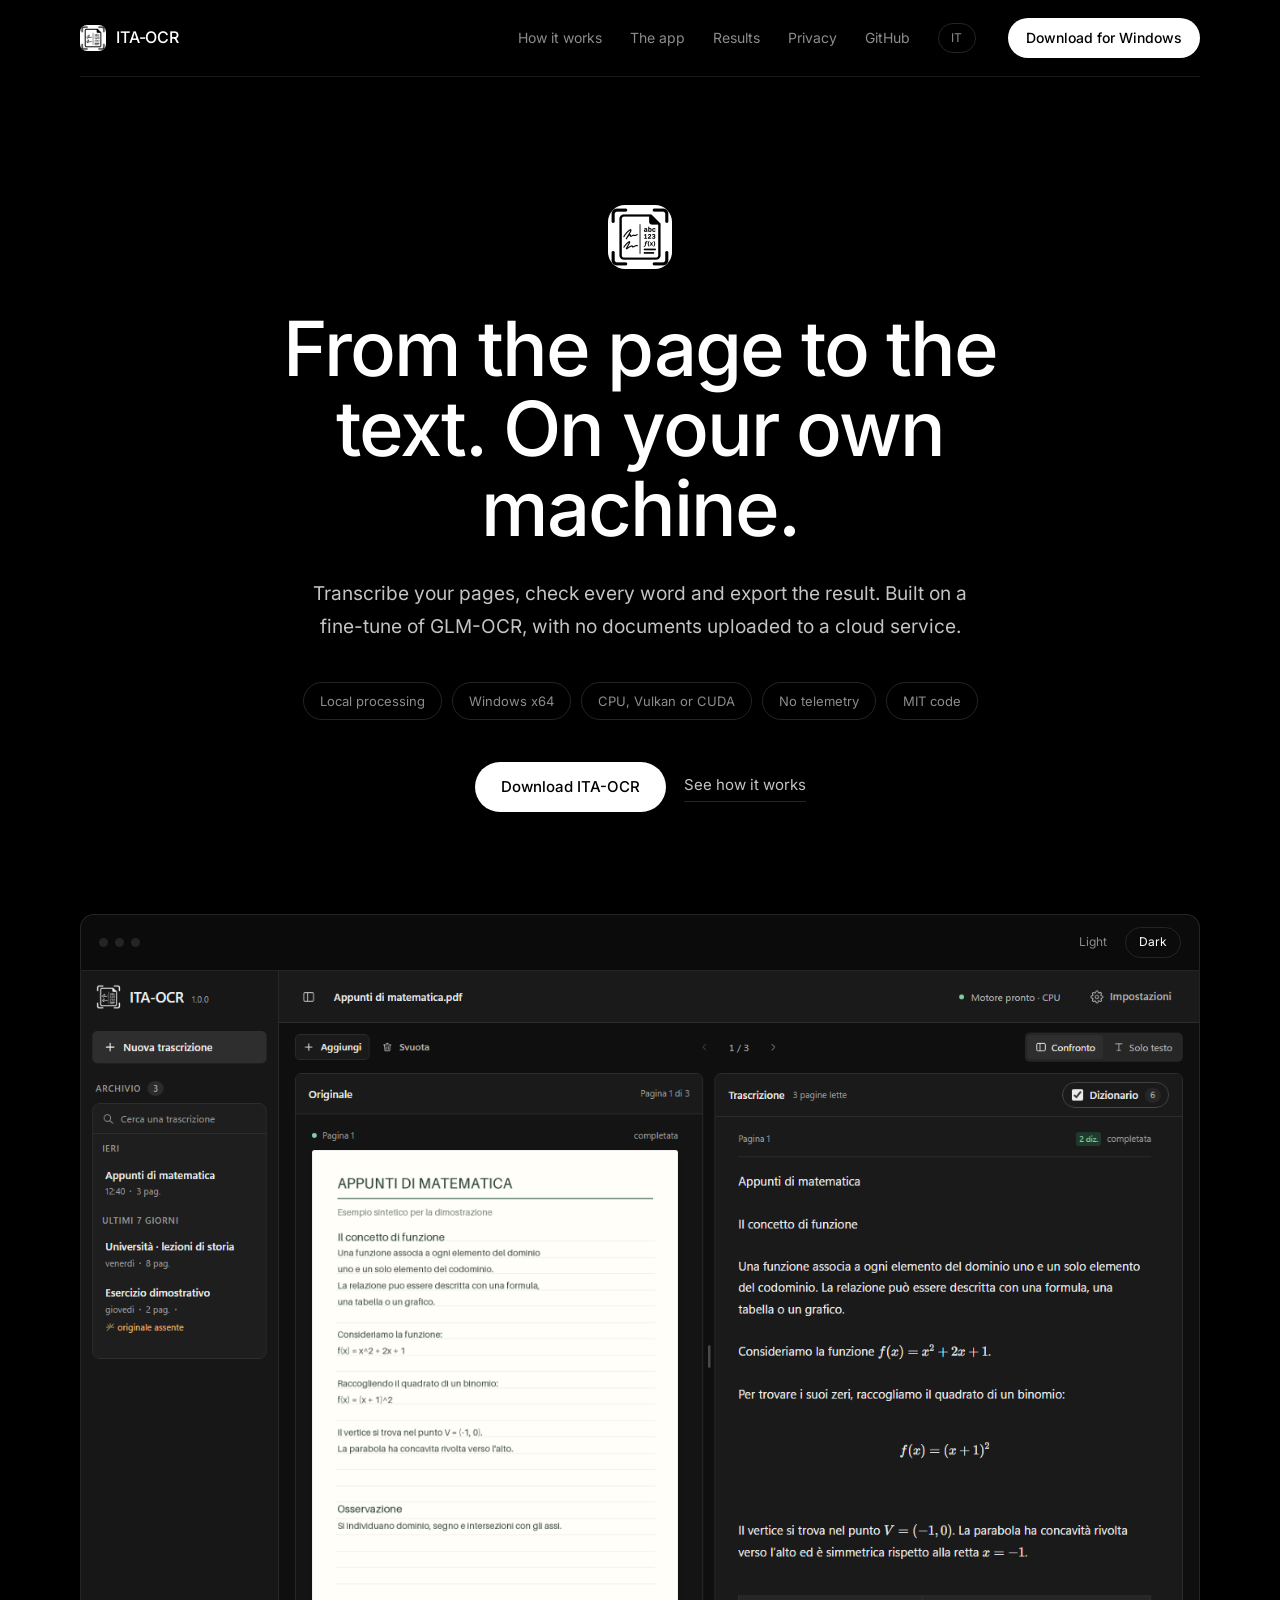
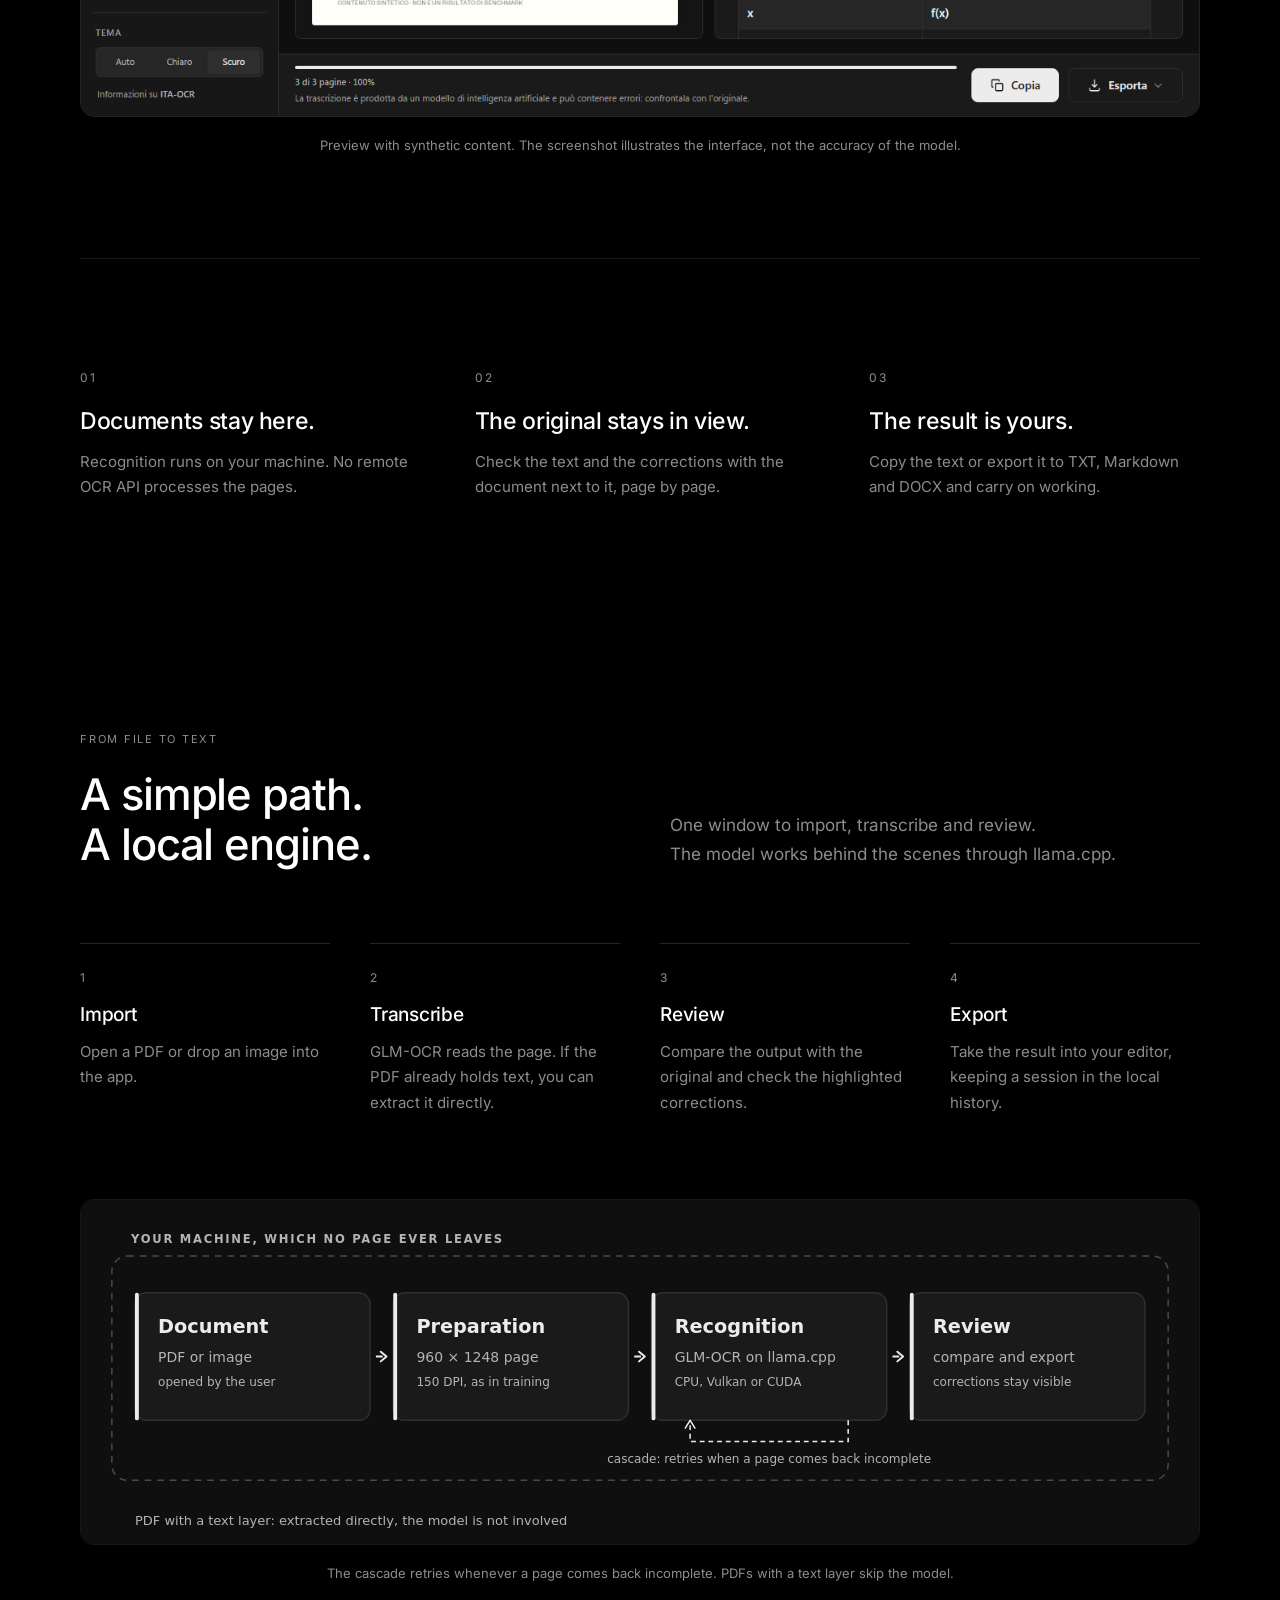
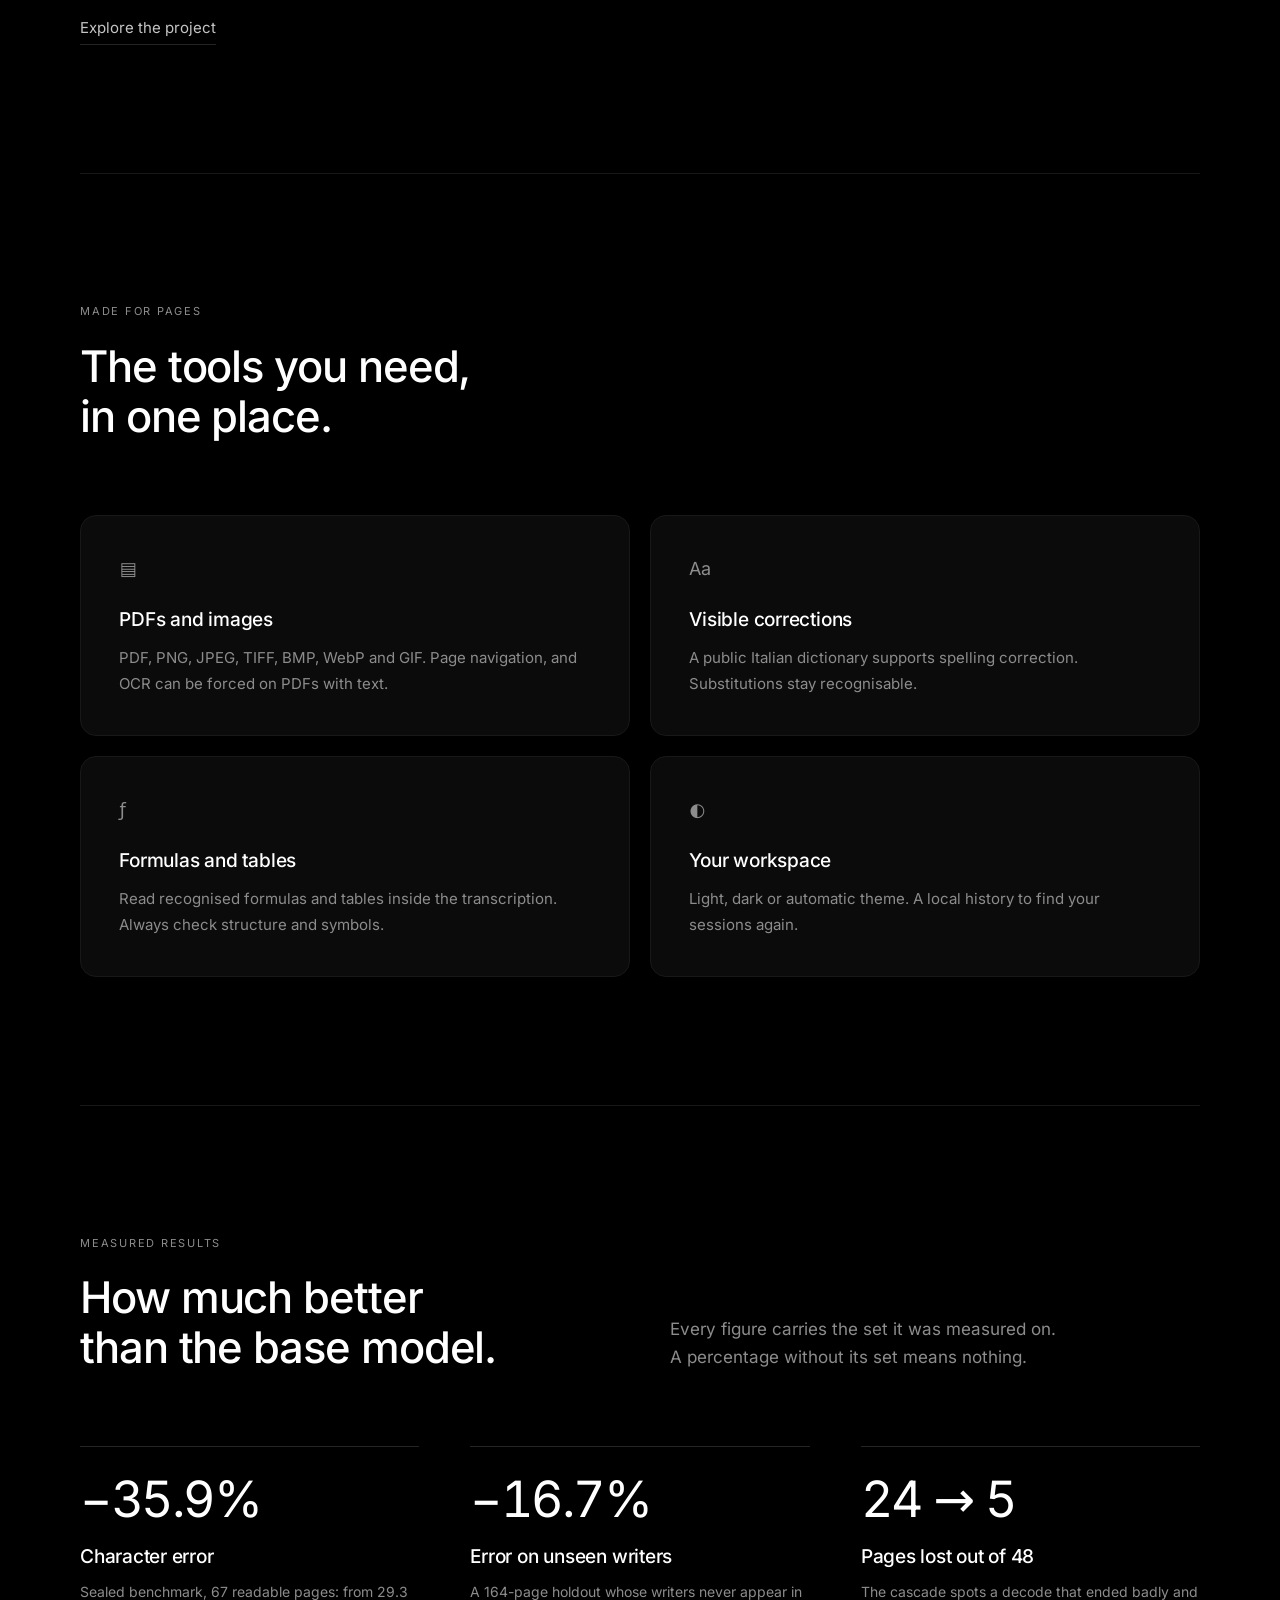
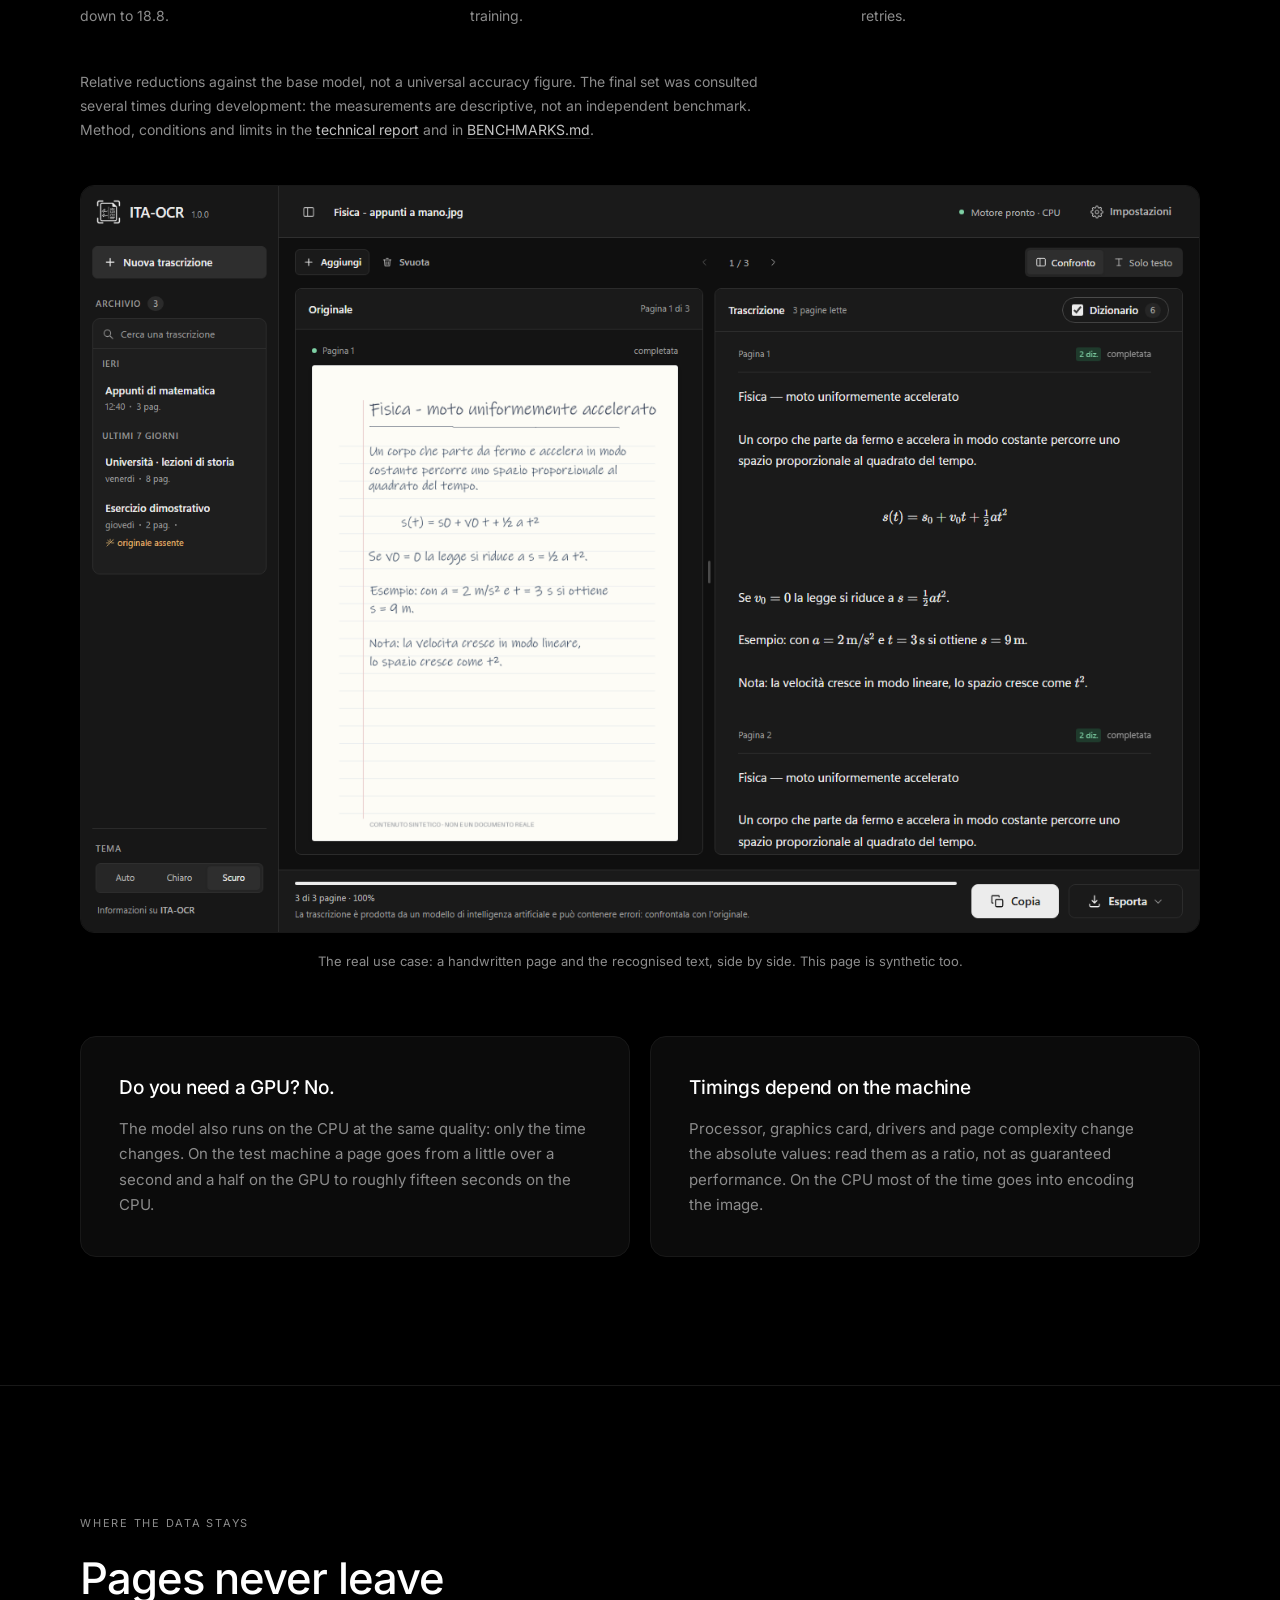
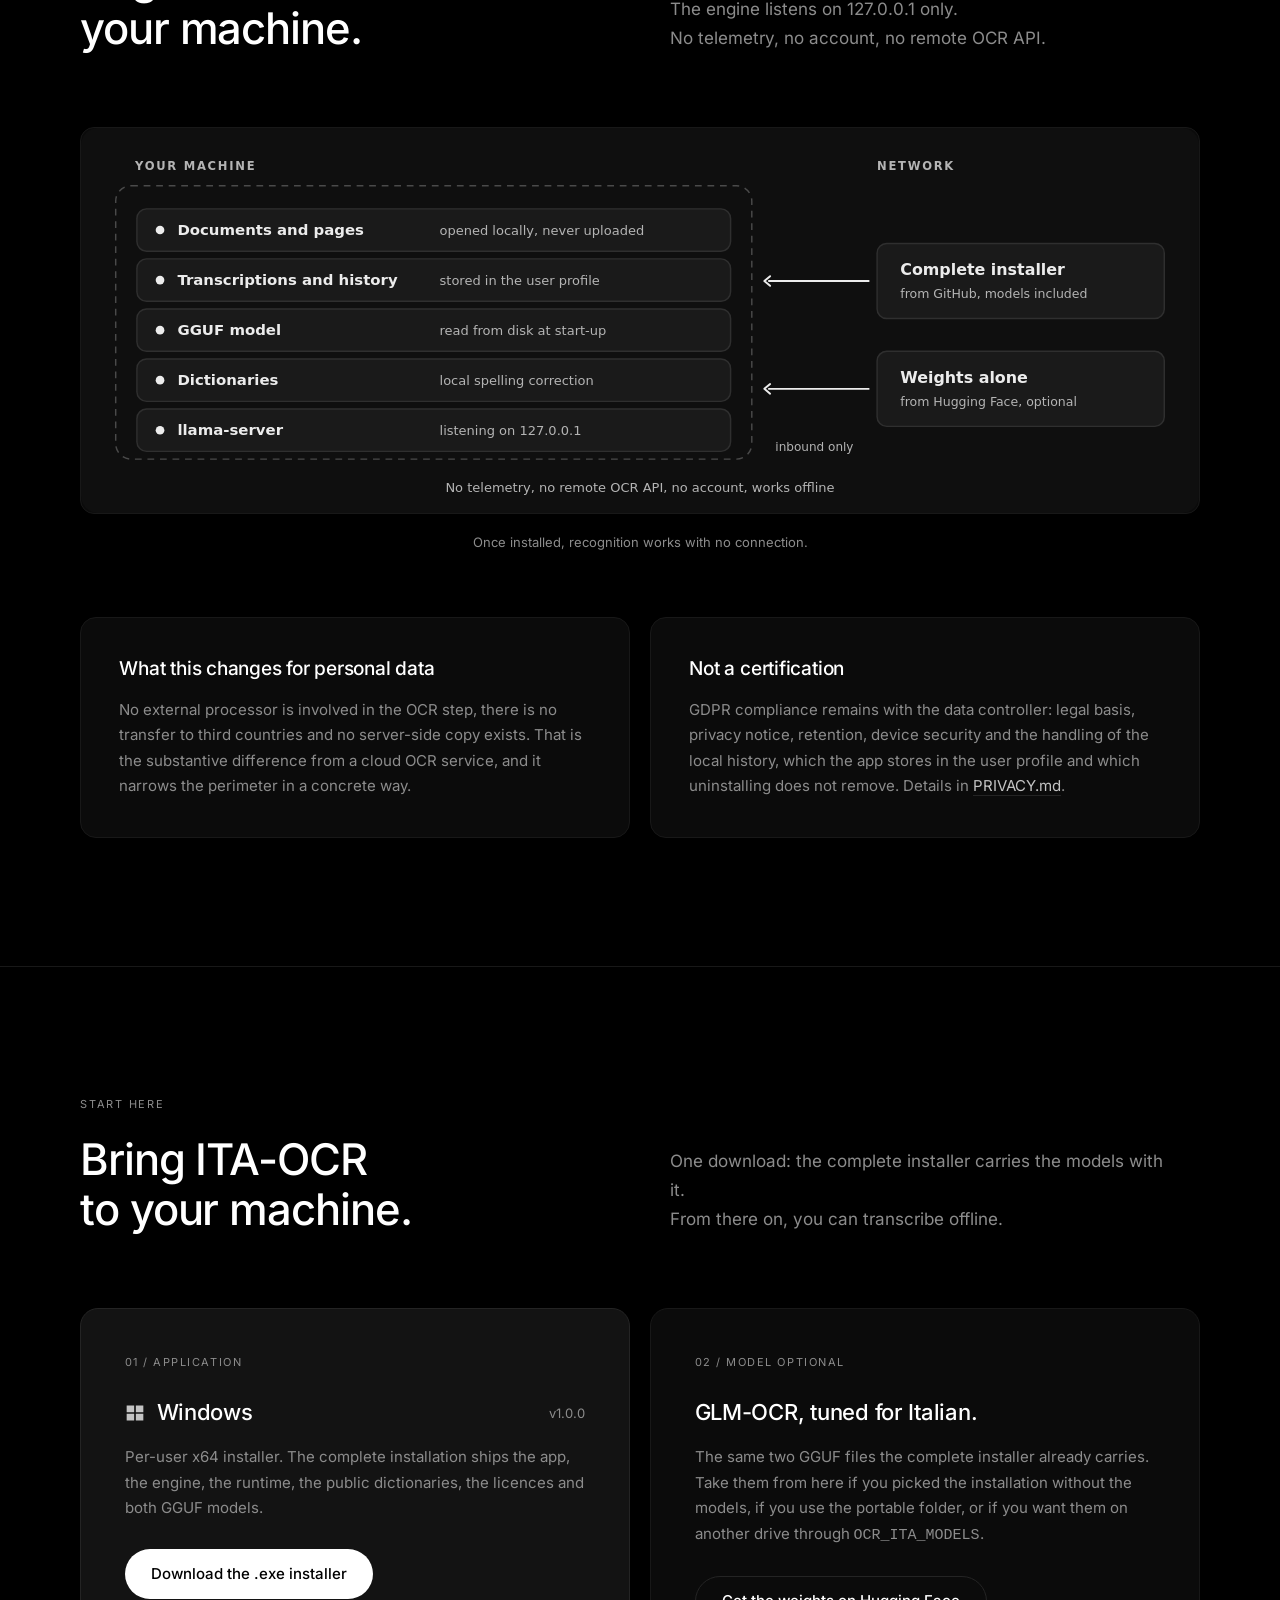
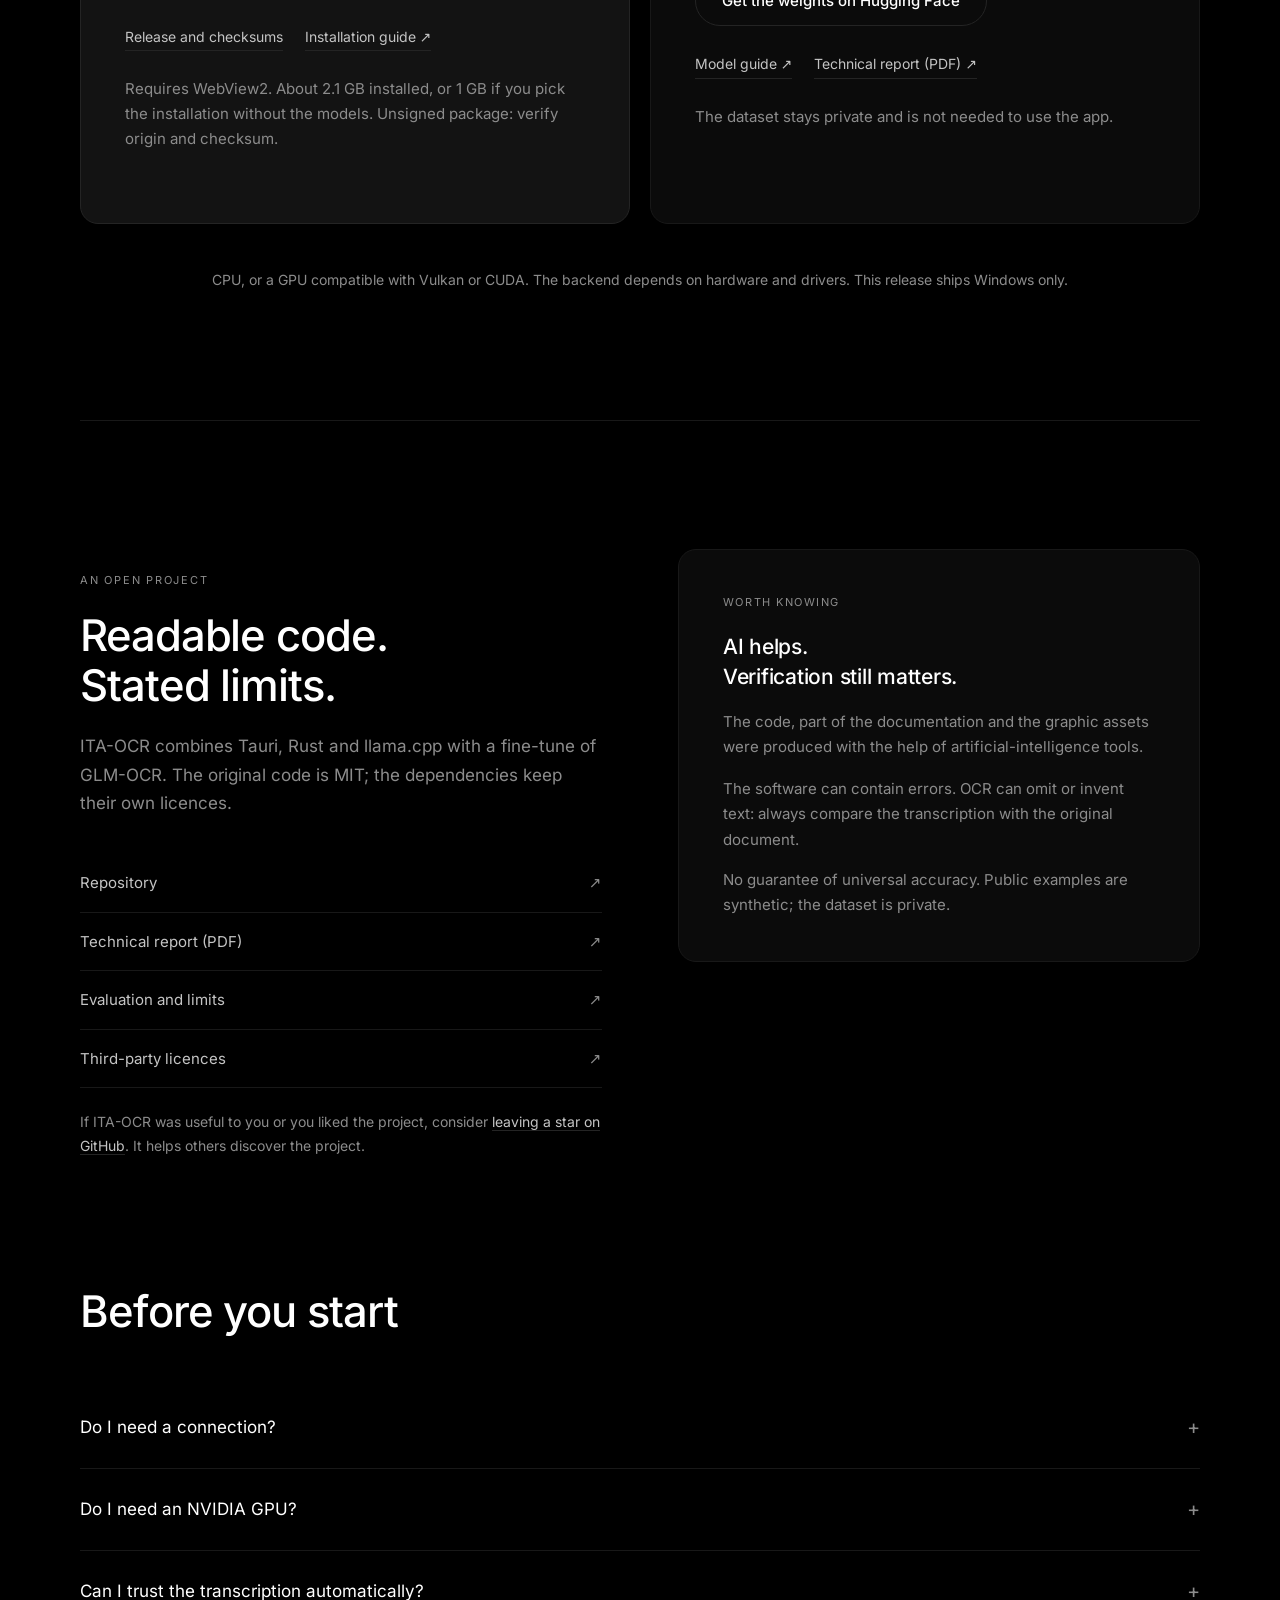
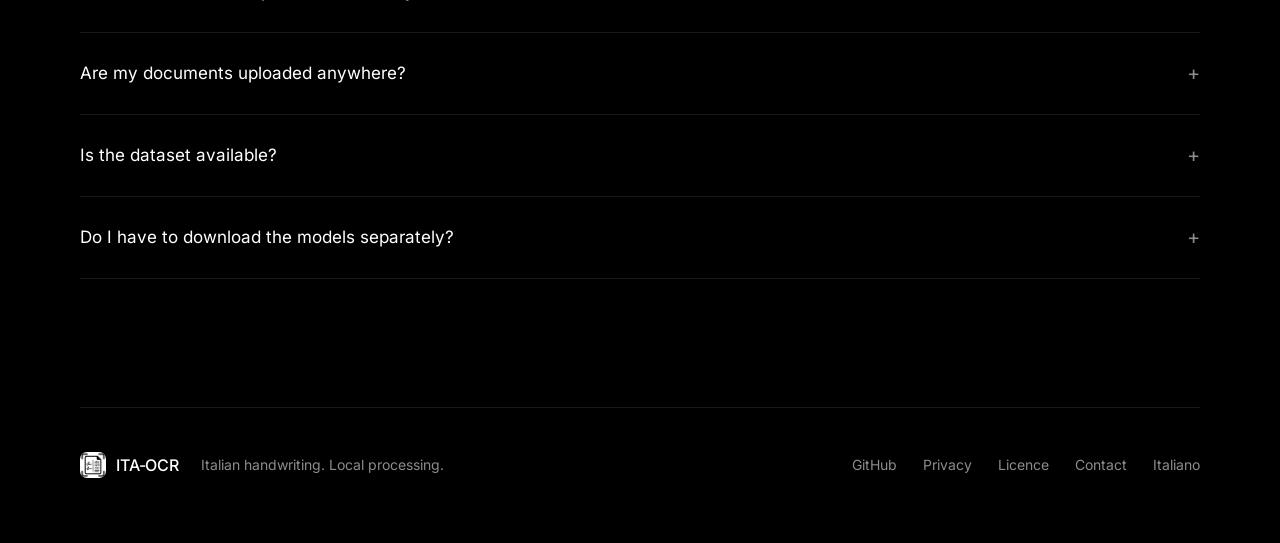
==== commit 248e4efd: "Rifa' il sito: fondo nero, un carattere solo Via il verde, i titoli in Georgia e i punti divisori. I" ====
--- a/docs/en/index.html
+++ b/docs/en/index.html
@@ -4,7 +4,7 @@
   <meta charset="utf-8">
   <meta name="viewport" content="width=device-width, initial-scale=1">
   <meta name="description" content="ITA-OCR transcribes Italian handwriting on your own machine. Windows app, local inference with GLM-OCR, side-by-side review and export.">
-  <meta name="theme-color" content="#f6f5ef">
+  <meta name="theme-color" content="#000000">
   <meta property="og:title" content="ITA-OCR — From the page to the text">
   <meta property="og:description" content="OCR for Italian handwriting. Local processing, side-by-side review and a Windows download.">
   <meta property="og:image" content="https://GioOtto.github.io/ITA-OCR/assets/social.png">
@@ -21,20 +21,20 @@
   <a class="skip" href="#content">Skip to content</a>
   <header class="header">
     <a class="brand" href="#" aria-label="ITA-OCR, top"><img src="../assets/logo.png" width="38" height="38" alt="">ITA-OCR</a>
-    <nav aria-label="Main navigation"><a href="#how-it-works">How it works</a><a href="#features">The app</a><a href="#results">Results</a><a href="#privacy">Privacy</a><a href="https://github.com/GioOtto/ITA-OCR">GitHub <span aria-hidden="true">↗</span></a><a class="lingua" href="../" hreflang="it" lang="it">IT</a></nav>
-    <a class="button small" href="#download">Download for Windows <span aria-hidden="true">↓</span></a>
+    <nav aria-label="Main navigation"><a href="#how-it-works">How it works</a><a href="#features">The app</a><a href="#results">Results</a><a href="#privacy">Privacy</a><a href="https://github.com/GioOtto/ITA-OCR">GitHub</a><a class="lingua" href="../" hreflang="it" lang="it">IT</a></nav>
+    <a class="button small" href="#download">Download for Windows</a>
   </header>
   <main id="content">
     <section class="hero wrap">
-      <div class="eyebrow"><span class="dot"></span> LOCAL OCR · ITALIAN HANDWRITING</div>
-      <h1>From the page to the text.<br><em>On your own machine.</em></h1>
+      <img class="marchio" src="../assets/logo.png" width="64" height="64" alt="">
+      <h1>From the page to the text. On your own machine.</h1>
       <p class="intro">Transcribe your pages, check every word and export the result.
         Built on a fine-tune of GLM-OCR, with no documents uploaded to a cloud service.</p>
-      <div class="actions"><a class="button" href="#download">Download ITA-OCR <span aria-hidden="true">↓</span></a><a class="text-link" href="#how-it-works">See how it works <span aria-hidden="true">↗</span></a></div>
-      <div class="hero-notes"><span>Windows x64</span><span>MIT code</span><span>CPU · Vulkan · CUDA</span><span>No telemetry</span></div>
+      <div class="badges"><span>Local processing</span><span>Windows x64</span><span>CPU, Vulkan or CUDA</span><span>No telemetry</span><span>MIT code</span></div>
+      <div class="actions"><a class="button" href="#download">Download ITA-OCR</a><a class="text-link" href="#how-it-works">See how it works</a></div>
       <figure class="showcase">
-        <div class="frame-top"><span><i></i><i></i><i></i></span><span>THE DOCUMENT AND THE TEXT. SIDE BY SIDE.</span><div class="theme-switch" role="group" aria-label="Screenshot theme"><button data-preview="light" aria-pressed="true">Light</button><button data-preview="dark" aria-pressed="false">Dark</button></div></div>
-        <img id="app-preview" src="../assets/app-light.png" width="1380" height="920" alt="The ITA-OCR interface with a synthetic document and its transcription side by side" fetchpriority="high">
+        <div class="frame-top"><span><i></i><i></i><i></i></span><span>THE DOCUMENT AND THE TEXT. SIDE BY SIDE.</span><div class="theme-switch" role="group" aria-label="Screenshot theme"><button data-preview="light" aria-pressed="false">Light</button><button data-preview="dark" aria-pressed="true">Dark</button></div></div>
+        <img id="app-preview" src="../assets/app-dark.png" width="1380" height="920" alt="The ITA-OCR interface with a synthetic document and its transcription side by side" fetchpriority="high">
         <figcaption>Preview with synthetic content. The screenshot illustrates the interface, not the accuracy of the model.</figcaption>
       </figure>
     </section>
@@ -47,10 +47,10 @@
       <div class="wrap"><div class="section-heading"><div><p class="eyebrow">FROM FILE TO TEXT</p><h2>A simple path.<br>A local engine.</h2></div><p>One window to import, transcribe and review.<br>The model works behind the scenes through llama.cpp.</p></div>
       <ol class="steps"><li><span>1</span><h3>Import</h3><p>Open a PDF or drop an image into the app.</p></li><li><span>2</span><h3>Transcribe</h3><p>GLM-OCR reads the page. If the PDF already holds text, you can extract it directly.</p></li><li><span>3</span><h3>Review</h3><p>Compare the output with the original and check the highlighted corrections.</p></li><li><span>4</span><h3>Export</h3><p>Take the result into your editor, keeping a session in the local history.</p></li></ol>
       <figure class="schema">
-        <img src="../assets/pipeline-en-light.svg" width="1160" height="356" alt="Local pipeline: document, page preparation at 960 by 1248 pixels, recognition with GLM-OCR on llama.cpp with a retry cascade, review and export. Everything runs on the user's machine." loading="lazy">
+        <img src="../assets/pipeline-en-dark.svg" width="1160" height="356" alt="Local pipeline: document, page preparation at 960 by 1248 pixels, recognition with GLM-OCR on llama.cpp with a retry cascade, review and export. Everything runs on the user's machine." loading="lazy">
         <figcaption>The cascade retries whenever a page comes back incomplete. PDFs with a text layer skip the model.</figcaption>
       </figure>
-      <p style="margin-top:30px"><a class="text-link" href="https://github.com/GioOtto/ITA-OCR/blob/main/README.en.md#how-it-works">Explore the project <span aria-hidden="true">↗</span></a></p></div>
+      <p style="margin-top:30px"><a class="text-link" href="https://github.com/GioOtto/ITA-OCR/blob/main/README.en.md#how-it-works">Explore the project</a></p></div>
     </section>
     <section class="section wrap" id="features">
       <div class="section-heading"><div><p class="eyebrow">MADE FOR PAGES</p><h2>The tools you need,<br>in one place.</h2></div></div>
@@ -76,7 +76,7 @@
     <section class="section privacy-section" id="privacy"><div class="wrap">
       <div class="section-heading"><div><p class="eyebrow">WHERE THE DATA STAYS</p><h2>Pages never leave<br>your machine.</h2></div><p>The engine listens on 127.0.0.1 only.<br>No telemetry, no account, no remote OCR API.</p></div>
       <figure class="schema">
-        <img src="../assets/privacy-en-light.svg" width="1160" height="400" alt="Documents, transcriptions, history, GGUF model and dictionaries stay on the machine. Only the installer comes in from the network, from GitHub, carrying the models with it; the weights on Hugging Face are an optional alternative." loading="lazy">
+        <img src="../assets/privacy-en-dark.svg" width="1160" height="400" alt="Documents, transcriptions, history, GGUF model and dictionaries stay on the machine. Only the installer comes in from the network, from GitHub, carrying the models with it; the weights on Hugging Face are an optional alternative." loading="lazy">
         <figcaption>Once installed, recognition works with no connection.</figcaption>
       </figure>
       <div class="privacy-grid">
@@ -86,8 +86,8 @@
     </div></section>
     <section class="section download-section" id="download"><div class="wrap">
       <div class="section-heading"><div><p class="eyebrow">START HERE</p><h2>Bring ITA-OCR<br>to your machine.</h2></div><p>One download: the complete installer carries the models with it.<br>From there on, you can transcribe offline.</p></div>
-      <div class="download-grid"><article class="download-card primary"><div class="card-label">01 / APPLICATION</div><div class="platform"><svg viewBox="0 0 24 24" aria-hidden="true"><path d="M2 3h9v8H2zm11 0h9v8h-9zM2 13h9v8H2zm11 0h9v8h-9z"/></svg><h3>Windows</h3><span class="version">v1.0.0</span></div><p>Per-user x64 installer. The complete installation ships the app, the engine, the runtime, the public dictionaries, the licences and both GGUF models.</p><a class="button" href="https://github.com/GioOtto/ITA-OCR/releases/latest/download/ITA-OCR-setup_v1.0.0.exe">Download the .exe installer <span aria-hidden="true">↓</span></a><div class="download-links"><a href="https://github.com/GioOtto/ITA-OCR/releases/latest">Release and checksums</a><a href="https://github.com/GioOtto/ITA-OCR/blob/main/docs/en/INSTALL.md">Installation guide ↗</a></div><p class="fine-print">Requires WebView2. About 2.1 GB installed, or 1 GB if you pick the installation without the models. Unsigned package: verify origin and checksum.</p></article>
-      <article class="download-card"><div class="card-label">02 / MODEL · OPTIONAL</div><h3>GLM-OCR, tuned for Italian.</h3><p>The same two GGUF files the complete installer already carries. Take them from here if you picked the installation without the models, if you use the portable folder, or if you want them on another drive through <code>OCR_ITA_MODELS</code>.</p><a class="button outline" href="https://huggingface.co/ueuegio/ITA-OCR">Get the weights on Hugging Face <span aria-hidden="true">↗</span></a><div class="download-links"><a href="https://github.com/GioOtto/ITA-OCR/blob/main/docs/en/MODEL.md">Model guide ↗</a><a href="https://github.com/GioOtto/ITA-OCR/blob/main/docs/assets/ITA-OCR-report-tecnico.pdf">Technical report (PDF) ↗</a></div><p class="fine-print">The dataset stays private and is not needed to use the app.</p></article></div>
+      <div class="download-grid"><article class="download-card primary"><div class="card-label">01 / APPLICATION</div><div class="platform"><svg viewBox="0 0 24 24" aria-hidden="true"><path d="M2 3h9v8H2zm11 0h9v8h-9zM2 13h9v8H2zm11 0h9v8h-9z"/></svg><h3>Windows</h3><span class="version">v1.0.0</span></div><p>Per-user x64 installer. The complete installation ships the app, the engine, the runtime, the public dictionaries, the licences and both GGUF models.</p><a class="button" href="https://github.com/GioOtto/ITA-OCR/releases/latest/download/ITA-OCR-setup_v1.0.0.exe">Download the .exe installer</a><div class="download-links"><a href="https://github.com/GioOtto/ITA-OCR/releases/latest">Release and checksums</a><a href="https://github.com/GioOtto/ITA-OCR/blob/main/docs/en/INSTALL.md">Installation guide ↗</a></div><p class="fine-print">Requires WebView2. About 2.1 GB installed, or 1 GB if you pick the installation without the models. Unsigned package: verify origin and checksum.</p></article>
+      <article class="download-card"><div class="card-label">02 / MODEL OPTIONAL</div><h3>GLM-OCR, tuned for Italian.</h3><p>The same two GGUF files the complete installer already carries. Take them from here if you picked the installation without the models, if you use the portable folder, or if you want them on another drive through <code>OCR_ITA_MODELS</code>.</p><a class="button outline" href="https://huggingface.co/ueuegio/ITA-OCR">Get the weights on Hugging Face</a><div class="download-links"><a href="https://github.com/GioOtto/ITA-OCR/blob/main/docs/en/MODEL.md">Model guide ↗</a><a href="https://github.com/GioOtto/ITA-OCR/blob/main/docs/assets/ITA-OCR-report-tecnico.pdf">Technical report (PDF) ↗</a></div><p class="fine-print">The dataset stays private and is not needed to use the app.</p></article></div>
       <p class="system-note">CPU, or a GPU compatible with Vulkan or CUDA. The backend depends on hardware and drivers. This release ships Windows only.</p>
     </div></section>
     <section class="section wrap research"><div><p class="eyebrow">AN OPEN PROJECT</p><h2>Readable code.<br>Stated limits.</h2><p>ITA-OCR combines Tauri, Rust and llama.cpp with a fine-tune of GLM-OCR. The original code is MIT; the dependencies keep their own licences.</p><div class="resource-links"><a href="https://github.com/GioOtto/ITA-OCR">Repository <span>↗</span></a><a href="https://github.com/GioOtto/ITA-OCR/blob/main/docs/assets/ITA-OCR-report-tecnico.pdf">Technical report (PDF) <span>↗</span></a><a href="https://github.com/GioOtto/ITA-OCR/blob/main/docs/en/BENCHMARKS.md">Evaluation and limits <span>↗</span></a><a href="https://github.com/GioOtto/ITA-OCR/blob/main/docs/en/THIRD-PARTY.md">Third-party licences <span>↗</span></a></div><p class="stella">If ITA-OCR was useful to you or you liked the project, consider <a href="https://github.com/GioOtto/ITA-OCR">leaving a star on GitHub</a>. It helps others discover the project.</p></div><aside class="caveat"><span class="card-label">WORTH KNOWING</span><h3>AI helps.<br>Verification still matters.</h3><p>The code, part of the documentation and the graphic assets were produced with the help of artificial-intelligence tools.</p><p>The software can contain errors. OCR can omit or invent text: always compare the transcription with the original document.</p><p class="fine-print">No guarantee of universal accuracy. Public examples are synthetic; the dataset is private.</p></aside></section>
--- a/docs/style.css
+++ b/docs/style.css
@@ -1,25 +1,237 @@
 @charset "UTF-8";
-:root{color-scheme:light;--paper:#f6f5ef;--ink:#1f2924;--muted:#667069;--green:#225d43;--line:#dedfd5;--white:#fff;--pale:#e9eee6;font-family:Inter,"Segoe UI",Arial,sans-serif;font-synthesis:none;scroll-behavior:smooth}
-*{box-sizing:border-box}body{margin:0;background:var(--paper);color:var(--ink);line-height:1.65}a{color:inherit;text-decoration:none}a:hover{text-decoration:underline;text-underline-offset:4px}button{font:inherit;cursor:pointer}img{max-width:100%;height:auto}button:focus-visible,a:focus-visible,summary:focus-visible{outline:3px solid #bf7b2d;outline-offset:5px}.wrap{width:min(1160px,calc(100% - 64px));margin-inline:auto}.skip{position:absolute;left:20px;top:-100px;background:white;padding:10px;z-index:10}.skip:focus{top:10px}.header{max-width:1360px;padding:25px 40px;margin:auto;display:flex;align-items:center;justify-content:space-between;gap:24px;border-bottom:1px solid var(--line)}.brand{font-size:21px;font-weight:700;letter-spacing:-.8px;display:flex;align-items:center;gap:10px}.brand img{border-radius:8px}.header nav{display:flex;gap:30px;font-size:14px}.button{display:inline-flex;align-items:center;justify-content:space-between;gap:35px;background:var(--green);border:1px solid var(--green);border-radius:6px;padding:15px 22px;color:white;font-weight:600;font-size:15px;transition:background .2s,transform .2s}.button:hover{background:#174831;text-decoration:none;transform:translateY(-1px)}.button.small{padding:10px 16px;font-size:13px;gap:18px}.button.outline{background:transparent;color:var(--green)}.button.outline:hover{background:var(--pale)}.hero{padding-top:85px;text-align:center}.eyebrow{font-size:11px;font-weight:650;letter-spacing:2px;margin:0 0 23px;color:var(--green)}.dot{display:inline-block;width:6px;height:6px;background:var(--green);border-radius:50%;margin-right:8px;vertical-align:2px}h1,h2,h3,p{margin-top:0}h1{font-family:Georgia,"Times New Roman",serif;font-size:clamp(48px,6.3vw,82px);font-weight:400;letter-spacing:-3.8px;line-height:1.09;margin-bottom:26px}h1 em{font-weight:400;color:var(--green)}.intro{font-size:18px;line-height:1.8;max-width:650px;margin:0 auto 29px;color:var(--muted)}.actions{display:flex;gap:28px;justify-content:center;align-items:center}.text-link{font-size:14px;font-weight:600}.text-link span{margin-left:12px}.hero-notes{display:flex;justify-content:center;gap:28px;margin-top:23px;font-size:12px;color:var(--muted)}.hero-notes span+span:before{content:"·";margin-right:28px}.showcase{margin:56px 0 0;position:relative;box-shadow:0 25px 75px #24392b13;background:white;border:1px solid #cfd3c8;border-radius:12px;overflow:hidden;text-align:left}.frame-top{min-height:46px;display:flex;align-items:center;justify-content:space-between;padding:10px 16px;background:#ebece5;border-bottom:1px solid var(--line);font-size:9px;letter-spacing:1px;color:var(--muted);gap:12px}.frame-top i{display:inline-block;height:7px;width:7px;border-radius:50%;background:#bbc0b5;margin-right:5px}.theme-switch{display:flex;gap:3px}.theme-switch button{background:transparent;border:0;border-radius:4px;font-size:11px;padding:3px 9px;color:var(--muted)}.theme-switch button[aria-pressed=true]{background:white;color:var(--ink);box-shadow:0 1px 3px #0001}.showcase>img{width:100%;display:block}.showcase figcaption{text-align:center;padding:12px 20px;font-size:11px;color:var(--muted);border-top:1px solid var(--line)}.principles{display:grid;grid-template-columns:repeat(3,1fr);gap:50px;padding-top:58px;padding-bottom:75px}.number{font-size:11px;letter-spacing:1px;color:var(--muted)}.principles h2{font-size:17px;letter-spacing:-.4px;margin:8px 0 10px}.principles p{font-size:14px;color:var(--muted);margin-bottom:0}.section{padding-block:85px}.process{background:var(--pale);border-block:1px solid #dbe1d6}.section-heading{display:flex;align-items:flex-end;justify-content:space-between;gap:40px;margin-bottom:48px}.section-heading h2,.research h2{font:400 clamp(32px,3.5vw,46px)/1.18 Georgia,serif;letter-spacing:-1.5px;margin:0}.section-heading p:not(.eyebrow){font-size:14px;color:var(--muted);max-width:360px;margin-bottom:4px}.steps{list-style:none;padding:0;margin:0 0 35px;display:grid;grid-template-columns:repeat(4,1fr);gap:30px}.steps li{border-top:1px solid #bfcbbc;padding-top:20px}.steps span{display:grid;place-items:center;width:32px;height:32px;border:1px solid #bbc9b7;border-radius:50%;font-size:12px;margin-bottom:20px}.steps h3{font-size:17px;margin-bottom:8px}.steps p{font-size:14px;color:var(--muted)}.features{display:grid;grid-template-columns:repeat(4,1fr);gap:30px}.features article{padding-top:10px}.feature-icon{font-size:24px;color:var(--green);font-family:Georgia,serif;display:block;height:50px}.features h3{font-size:16px}.features p{font-size:14px;color:var(--muted)}.download-section{background:#eae9e1;border-block:1px solid var(--line)}.download-grid{display:grid;grid-template-columns:1.15fr 1fr;gap:24px}.download-card{background:#f9f9f3;border:1px solid #d2d7cc;border-radius:10px;padding:35px;display:flex;flex-direction:column;align-items:flex-start}.download-card.primary{background:white}.card-label{font-size:10px;letter-spacing:1.5px;color:var(--muted);margin-bottom:25px}.platform{display:flex;align-items:center;gap:14px;margin-bottom:20px;width:100%}.platform svg{width:25px;fill:var(--green)}.download-card h3{font-size:24px;letter-spacing:-.6px;margin-bottom:20px}.platform h3{margin:0}.version{font:11px monospace;margin-left:auto;border:1px solid var(--line);padding:2px 8px;border-radius:20px}.download-card>p:not(.fine-print){font-size:14px;color:var(--muted);max-width:430px;margin-bottom:25px}.download-card .button{width:100%;margin-top:auto}.download-links{font-size:11px;display:flex;justify-content:space-between;gap:10px;width:100%;margin-top:15px;text-decoration:underline;text-underline-offset:3px}.fine-print{font-size:12px;color:var(--muted);line-height:1.7}.download-card .fine-print{margin-top:22px;margin-bottom:0}.system-note{font-size:12px;text-align:center;color:var(--muted);margin:25px 0 0}.research{display:grid;grid-template-columns:1fr 1fr;gap:100px}.research h2{margin-bottom:25px}.research p{font-size:14px;color:var(--muted)}.resource-links{margin-top:30px}
-.stella{margin-top:26px;font-size:13px;color:var(--muted);line-height:1.7}
-.stella a{text-decoration:underline;text-underline-offset:3px}.resource-links a{display:flex;justify-content:space-between;padding:12px 0;border-bottom:1px solid var(--line);font-size:14px}.caveat{padding:35px;background:#efece0;border:1px solid #ded8c6;border-radius:8px}.caveat .card-label{display:block;color:#7a6940}.caveat h3{font:400 30px/1.2 Georgia,serif;letter-spacing:-.7px}.faq{padding-bottom:80px;max-width:850px}.faq h2{font:400 32px Georgia,serif;margin-bottom:25px}.faq details{border-bottom:1px solid var(--line);padding:20px 0}.faq summary{cursor:pointer;font-size:15px;font-weight:600}.faq details p{margin:16px 0 0;color:var(--muted);font-size:14px}.footer{display:flex;align-items:center;gap:28px;padding-block:30px;border-top:1px solid var(--line);font-size:12px}.footer p{color:var(--muted);margin:0}.footer nav{margin-left:auto;display:flex;gap:20px}code{font-size:.9em;background:#e6e8df;border-radius:3px;padding:2px 4px}
-@media(max-width:850px){.header{padding:20px 24px}.header nav{gap:18px}.header .small{display:none}.wrap{width:calc(100% - 40px)}.hero{padding-top:60px}h1{letter-spacing:-2px}.section-heading{align-items:flex-start;flex-direction:column;gap:24px}.section{padding-block:60px}.principles{gap:25px}.steps,.features{grid-template-columns:repeat(2,1fr)}.research{gap:35px}.download-card{padding:25px}.footer{flex-wrap:wrap}.footer nav{margin-left:0;width:100%}}
-@media(max-width:560px){.header nav a:first-child{display:none}.header nav{font-size:12px;gap:16px}.brand{font-size:19px}.hero{padding-top:44px}h1{font-size:46px}.intro{font-size:16px}.actions{flex-direction:column;gap:18px}.hero-notes{gap:12px;font-size:10px}.hero-notes span+span:before{margin-right:12px}.frame-top>span:nth-child(2){display:none}.showcase{margin-top:36px}.showcase figcaption{font-size:10px}.principles{grid-template-columns:1fr;gap:25px;padding-block:38px}.principles>div{border-bottom:1px solid var(--line);padding-bottom:20px}.download-grid,.research{grid-template-columns:1fr}.steps,.features{gap:20px}.download-card .button{font-size:13px;padding:13px 15px;gap:15px}.section-heading h2,.research h2{font-size:35px}.footer nav{flex-wrap:wrap}.caveat{padding:26px}}
-@media(prefers-reduced-motion:reduce){:root{scroll-behavior:auto}.button{transition:none}}
-.schema{margin:0;border:1px solid var(--line);border-radius:12px;overflow:hidden;background:var(--white)}
-.schema img{display:block;width:100%}
-.schema figcaption{padding:14px 20px;font-size:12px;color:var(--muted);border-top:1px solid var(--line)}
-.privacy-section{background:var(--pale);border-block:1px solid #dbe1d6}
-.privacy-grid{display:grid;grid-template-columns:1fr 1fr;gap:60px;margin-top:44px;align-items:start}
-.privacy-grid h3{font-size:17px;margin:0 0 10px}
-.privacy-grid p{font-size:14px;color:var(--muted);margin-bottom:0}
-.privacy-grid .nota{border-left:3px solid #c3b48a;padding-left:20px}
-.lingua{font-weight:600;letter-spacing:.5px}
-@media(max-width:850px){.privacy-grid{grid-template-columns:1fr;gap:28px}}
-.numeri{display:grid;grid-template-columns:repeat(3,1fr);gap:24px;margin:44px 0 0}
-.numeri div{background:var(--white);border:1px solid var(--line);border-radius:10px;padding:28px}
-.numeri .cifra{font:400 clamp(34px,4vw,50px)/1 Georgia,serif;letter-spacing:-2px;color:var(--green);display:block;margin-bottom:12px}
-.numeri h3{font-size:15px;margin:0 0 6px}
-.numeri p{font-size:13px;color:var(--muted);margin:0}
-.postilla{font-size:12.5px;color:var(--muted);margin:24px 0 0;max-width:760px}
-@media(max-width:850px){.numeri{grid-template-columns:1fr}}
+
+/* ITA-OCR — foglio di stile del sito.
+
+   Un solo carattere per tutta la pagina, fondo nero, nessun colore d'accento:
+   come nell'applicazione, l'accento è l'inchiostro. Il carattere è ospitato
+   qui e non su un CDN di terzi, perché la pagina privacy promette che il sito
+   non chiama nessuno, e questo vale anche per i font. */
+
+@font-face {
+  font-family: "Inter var";
+  src: url("assets/fonts/inter-latin-variable.woff2") format("woff2");
+  font-weight: 100 900;
+  font-style: normal;
+  font-display: swap;
+}
+
+:root {
+  color-scheme: dark;
+  --bg: #000;
+  --superficie: #0b0b0b;
+  --superficie-alta: #131313;
+  --linea: #242424;
+  --linea-tenue: #181818;
+  --testo: #fff;
+  --tenue: #8c8c8c;
+  --chiaro: #c4c4c4;
+  --sans: "Inter var", Inter, system-ui, -apple-system, "Segoe UI", Roboto, Arial, sans-serif;
+  --misura: 1120px;
+  font-family: var(--sans);
+  font-synthesis: none;
+  scroll-behavior: smooth;
+}
+
+@media (prefers-reduced-motion: reduce) { :root { scroll-behavior: auto; } }
+
+* { box-sizing: border-box; }
+
+body {
+  margin: 0;
+  background: var(--bg);
+  color: var(--testo);
+  font-size: 17px;
+  line-height: 1.7;
+  -webkit-font-smoothing: antialiased;
+}
+
+img, svg { max-width: 100%; height: auto; display: block; }
+a { color: inherit; text-decoration: none; }
+button { font: inherit; cursor: pointer; }
+
+h1, h2, h3 { margin: 0; font-weight: 500; letter-spacing: -0.025em; }
+h1 { font-size: clamp(42px, 6.2vw, 76px); line-height: 1.05; }
+h2 { font-size: clamp(28px, 3.4vw, 44px); line-height: 1.15; }
+h3 { font-size: 19px; line-height: 1.4; letter-spacing: -0.012em; }
+p { margin: 0; }
+
+.wrap { width: min(100% - 48px, var(--misura)); margin-inline: auto; }
+
+.skip { position: absolute; left: -9999px; top: 0; z-index: 50; background: var(--testo); color: var(--bg); padding: 12px 20px; border-radius: 8px; }
+.skip:focus { left: 16px; top: 16px; }
+
+a:focus-visible, button:focus-visible, summary:focus-visible { outline: 2px solid var(--testo); outline-offset: 4px; border-radius: 4px; }
+
+/* ---------------------------------------------------------------- testata */
+
+.header {
+  position: sticky; top: 0; z-index: 30;
+  display: flex; align-items: center; gap: 32px;
+  width: min(100% - 48px, var(--misura)); margin-inline: auto; padding: 18px 0;
+  background: rgba(0, 0, 0, .74);
+  backdrop-filter: saturate(140%) blur(14px);
+  border-bottom: 1px solid var(--linea-tenue);
+}
+.brand { display: flex; align-items: center; gap: 10px; font-size: 16px; font-weight: 500; letter-spacing: -0.01em; }
+.brand img { width: 26px; height: 26px; border-radius: 7px; }
+.header nav { display: flex; align-items: center; gap: 28px; margin-left: auto; }
+.header nav a { font-size: 14px; color: var(--tenue); transition: color .15s; }
+.header nav a:hover { color: var(--testo); }
+.header .lingua { border: 1px solid var(--linea); border-radius: 999px; padding: 4px 12px; font-size: 12px; letter-spacing: .06em; }
+
+/* ---------------------------------------------------------------- bottoni */
+
+.button {
+  display: inline-flex; align-items: center; gap: 10px;
+  height: 50px; padding: 0 26px; border-radius: 999px;
+  background: var(--testo); color: var(--bg);
+  font-size: 15px; font-weight: 500; white-space: nowrap;
+  transition: opacity .15s, background .15s;
+}
+.button:hover { opacity: .84; }
+.button.outline { background: transparent; color: var(--testo); border: 1px solid var(--linea); }
+.button.outline:hover { background: var(--superficie-alta); opacity: 1; }
+.button.small { height: 40px; padding: 0 18px; font-size: 14px; }
+
+.text-link { display: inline-flex; align-items: center; gap: 9px; font-size: 15px; color: var(--chiaro); border-bottom: 1px solid var(--linea); padding-bottom: 3px; }
+.text-link:hover { color: var(--testo); border-color: var(--tenue); }
+
+/* ------------------------------------------------------------------- hero */
+
+.hero { text-align: center; padding: clamp(70px, 10vw, 132px) 0 clamp(56px, 8vw, 104px); }
+.hero .marchio { width: 64px; height: 64px; border-radius: 17px; margin: 0 auto 40px; }
+.hero h1 { max-width: 16ch; margin-inline: auto; }
+.intro { max-width: 58ch; margin: 30px auto 0; font-size: 19px; line-height: 1.72; color: var(--chiaro); }
+.badges { display: flex; flex-wrap: wrap; justify-content: center; gap: 10px; margin-top: 38px; }
+.badges span { border: 1px solid var(--linea); border-radius: 999px; padding: 7px 16px; font-size: 13px; color: var(--tenue); }
+.actions { display: flex; flex-wrap: wrap; justify-content: center; align-items: center; gap: 18px; margin-top: 42px; }
+
+/* --------------------------------------------------------- schermata app */
+
+.showcase { margin: clamp(60px, 8vw, 104px) 0 0; }
+.frame-top {
+  display: flex; align-items: center; gap: 16px; padding: 12px 18px;
+  border: 1px solid var(--linea); border-bottom: 0; border-radius: 14px 14px 0 0;
+  background: var(--superficie); font-size: 11px; letter-spacing: .1em; color: var(--tenue);
+}
+.frame-top > span:first-child { display: flex; gap: 7px; }
+.frame-top i { width: 9px; height: 9px; border-radius: 50%; background: var(--linea); }
+.frame-top > span:nth-child(2) { display: none; }
+.theme-switch { display: flex; gap: 4px; margin-left: auto; }
+.theme-switch button { border: 1px solid transparent; border-radius: 999px; background: none; color: var(--tenue); font-size: 12px; letter-spacing: 0; padding: 4px 13px; }
+.theme-switch button[aria-pressed="true"] { border-color: var(--linea); color: var(--testo); }
+.showcase img { width: 100%; border: 1px solid var(--linea); border-radius: 0 0 14px 14px; background: var(--superficie); }
+figcaption { font-size: 13px; line-height: 1.6; margin-top: 18px; text-align: center; color: var(--tenue); }
+
+/* --------------------------------------------------------------- sezioni */
+
+.section { padding: clamp(78px, 10vw, 140px) 0; }
+.section + .section { border-top: 1px solid var(--linea-tenue); }
+
+/* La testata resta appiccicata in alto: senza questo margine, arrivando da
+   un'ancora del menu il titolo della sezione finisce sotto la testata. */
+[id] { scroll-margin-top: 92px; }
+
+.section-heading { display: grid; grid-template-columns: 1fr 1fr; gap: 60px; align-items: end; margin-bottom: clamp(46px, 6vw, 74px); }
+.section-heading > p { color: var(--tenue); max-width: 46ch; }
+.eyebrow { font-size: 11px; letter-spacing: .16em; text-transform: uppercase; color: var(--tenue); margin-bottom: 20px; }
+
+.principles { display: grid; grid-template-columns: repeat(3, 1fr); gap: clamp(36px, 5vw, 70px); padding: clamp(66px, 8vw, 106px) 0; border-top: 1px solid var(--linea-tenue); }
+.principles h2 { font-size: 23px; letter-spacing: -0.015em; margin: 18px 0 14px; }
+.principles p { color: var(--tenue); font-size: 15px; }
+.number { font-size: 12px; letter-spacing: .16em; color: var(--tenue); }
+
+.steps { list-style: none; margin: 0 0 clamp(54px, 7vw, 84px); padding: 0; display: grid; grid-template-columns: repeat(4, 1fr); gap: 40px; }
+.steps li { border-top: 1px solid var(--linea); padding-top: 24px; }
+.steps span { display: block; font-size: 12px; letter-spacing: .12em; color: var(--tenue); margin-bottom: 14px; }
+.steps h3 { margin-bottom: 10px; }
+.steps p { color: var(--tenue); font-size: 15px; }
+
+.schema { margin: 0; }
+.schema img { width: 100%; border: 1px solid var(--linea-tenue); border-radius: 14px; background: var(--superficie); }
+
+.features { display: grid; grid-template-columns: repeat(2, 1fr); gap: 20px; }
+.features article { background: var(--superficie); border: 1px solid var(--linea-tenue); border-radius: 16px; padding: clamp(28px, 3vw, 40px); }
+.features h3 { margin-bottom: 12px; }
+.features p { color: var(--tenue); font-size: 15px; }
+.feature-icon { display: block; font-size: 18px; color: var(--tenue); margin-bottom: 22px; }
+
+.numeri { display: grid; grid-template-columns: repeat(3, 1fr); gap: clamp(28px, 4vw, 54px); }
+.numeri > div { border-top: 1px solid var(--linea); padding-top: 26px; }
+.cifra { display: block; font-size: clamp(34px, 4.4vw, 50px); font-weight: 400; letter-spacing: -0.03em; line-height: 1.05; margin-bottom: 18px; font-variant-numeric: tabular-nums; }
+.numeri h3 { margin-bottom: 10px; }
+.numeri p { color: var(--tenue); font-size: 14px; }
+.postilla { font-size: 14px; line-height: 1.7; color: var(--tenue); max-width: 78ch; margin-top: 42px; }
+.postilla a, .fine-print a, .nota a, .faq a { color: var(--chiaro); border-bottom: 1px solid var(--linea); }
+.postilla a:hover, .fine-print a:hover, .nota a:hover, .faq a:hover { color: var(--testo); }
+
+.privacy-grid { display: grid; grid-template-columns: 1fr 1fr; gap: 20px; margin-top: clamp(42px, 5vw, 64px); }
+.privacy-grid > div { background: var(--superficie); border: 1px solid var(--linea-tenue); border-radius: 16px; padding: clamp(28px, 3vw, 40px); }
+.privacy-grid h3 { margin-bottom: 14px; }
+.privacy-grid p { color: var(--tenue); font-size: 15px; }
+.nota { background: var(--superficie-alta); }
+
+.download-grid { display: grid; grid-template-columns: 1fr 1fr; gap: 20px; }
+.download-card { background: var(--superficie); border: 1px solid var(--linea-tenue); border-radius: 18px; padding: clamp(30px, 3.4vw, 44px); display: flex; flex-direction: column; }
+.download-card.primary { background: var(--superficie-alta); border-color: var(--linea); }
+.card-label { font-size: 11px; letter-spacing: .14em; color: var(--tenue); margin-bottom: 26px; }
+.platform { display: flex; align-items: center; gap: 12px; margin-bottom: 16px; }
+.platform svg { width: 20px; height: 20px; fill: var(--chiaro); }
+.platform h3 { font-size: 22px; }
+.version { font-size: 13px; color: var(--tenue); margin-left: auto; }
+.download-card > h3 { font-size: 22px; margin-bottom: 16px; }
+.download-card > p { color: var(--tenue); font-size: 15px; margin-bottom: 28px; }
+.download-card .button { align-self: flex-start; }
+.download-links { display: flex; flex-wrap: wrap; gap: 22px; margin-top: 26px; }
+.download-links a { font-size: 14px; color: var(--chiaro); border-bottom: 1px solid var(--linea); padding-bottom: 2px; }
+.download-links a:hover { color: var(--testo); }
+.fine-print { font-size: 13px; line-height: 1.65; color: var(--tenue); margin-top: 26px; }
+.system-note { font-size: 14px; color: var(--tenue); text-align: center; margin-top: 44px; }
+
+.research { display: grid; grid-template-columns: 1fr 1fr; gap: clamp(46px, 6vw, 88px); }
+.research > div > p { color: var(--tenue); margin-top: 22px; }
+.resource-links { margin-top: 36px; }
+.resource-links a { display: flex; justify-content: space-between; align-items: center; padding: 16px 0; border-bottom: 1px solid var(--linea-tenue); font-size: 15px; color: var(--chiaro); }
+.resource-links a:hover { color: var(--testo); }
+.resource-links span { color: var(--tenue); }
+.stella { margin-top: 30px; font-size: 14px; line-height: 1.7; color: var(--tenue); }
+.stella a { color: var(--chiaro); border-bottom: 1px solid var(--linea); }
+.stella a:hover { color: var(--testo); }
+.caveat { background: var(--superficie); border: 1px solid var(--linea-tenue); border-radius: 18px; padding: clamp(30px, 3.4vw, 44px); align-self: start; }
+.caveat h3 { font-size: 21px; margin-bottom: 18px; }
+.caveat p { color: var(--tenue); font-size: 15px; }
+.caveat p + p { margin-top: 16px; }
+.caveat .card-label { margin-bottom: 20px; display: block; }
+
+.faq { padding-bottom: clamp(78px, 10vw, 140px); }
+.faq h2 { margin-bottom: clamp(34px, 4vw, 54px); }
+.faq details { border-bottom: 1px solid var(--linea-tenue); }
+.faq summary { list-style: none; padding: 26px 0; font-size: 17px; display: flex; justify-content: space-between; gap: 24px; }
+.faq summary::-webkit-details-marker { display: none; }
+.faq summary::after { content: "+"; color: var(--tenue); font-size: 20px; line-height: 1.4; }
+.faq details[open] summary::after { content: "–"; }
+.faq details p { color: var(--tenue); font-size: 15px; padding-bottom: 26px; max-width: 74ch; }
+
+/* ------------------------------------------------------------------ piede */
+
+.footer { display: flex; flex-wrap: wrap; align-items: center; gap: 22px; padding: 44px 0 64px; border-top: 1px solid var(--linea-tenue); }
+.footer p { color: var(--tenue); font-size: 14px; }
+.footer nav { display: flex; flex-wrap: wrap; gap: 26px; margin-left: auto; }
+.footer nav a { font-size: 14px; color: var(--tenue); }
+.footer nav a:hover { color: var(--testo); }
+
+/* --------------------------------------------------------------- adattivo */
+
+@media (max-width: 900px) {
+  .section-heading, .research, .privacy-grid, .download-grid, .principles, .numeri, .features { grid-template-columns: 1fr; }
+  .steps { grid-template-columns: repeat(2, 1fr); }
+  .header nav { gap: 18px; }
+  .header nav a:not(.lingua) { display: none; }
+}
+
+@media (max-width: 620px) {
+  body { font-size: 16px; }
+  .steps { grid-template-columns: 1fr; }
+  .header .button { display: none; }
+  .footer nav { margin-left: 0; }
+}
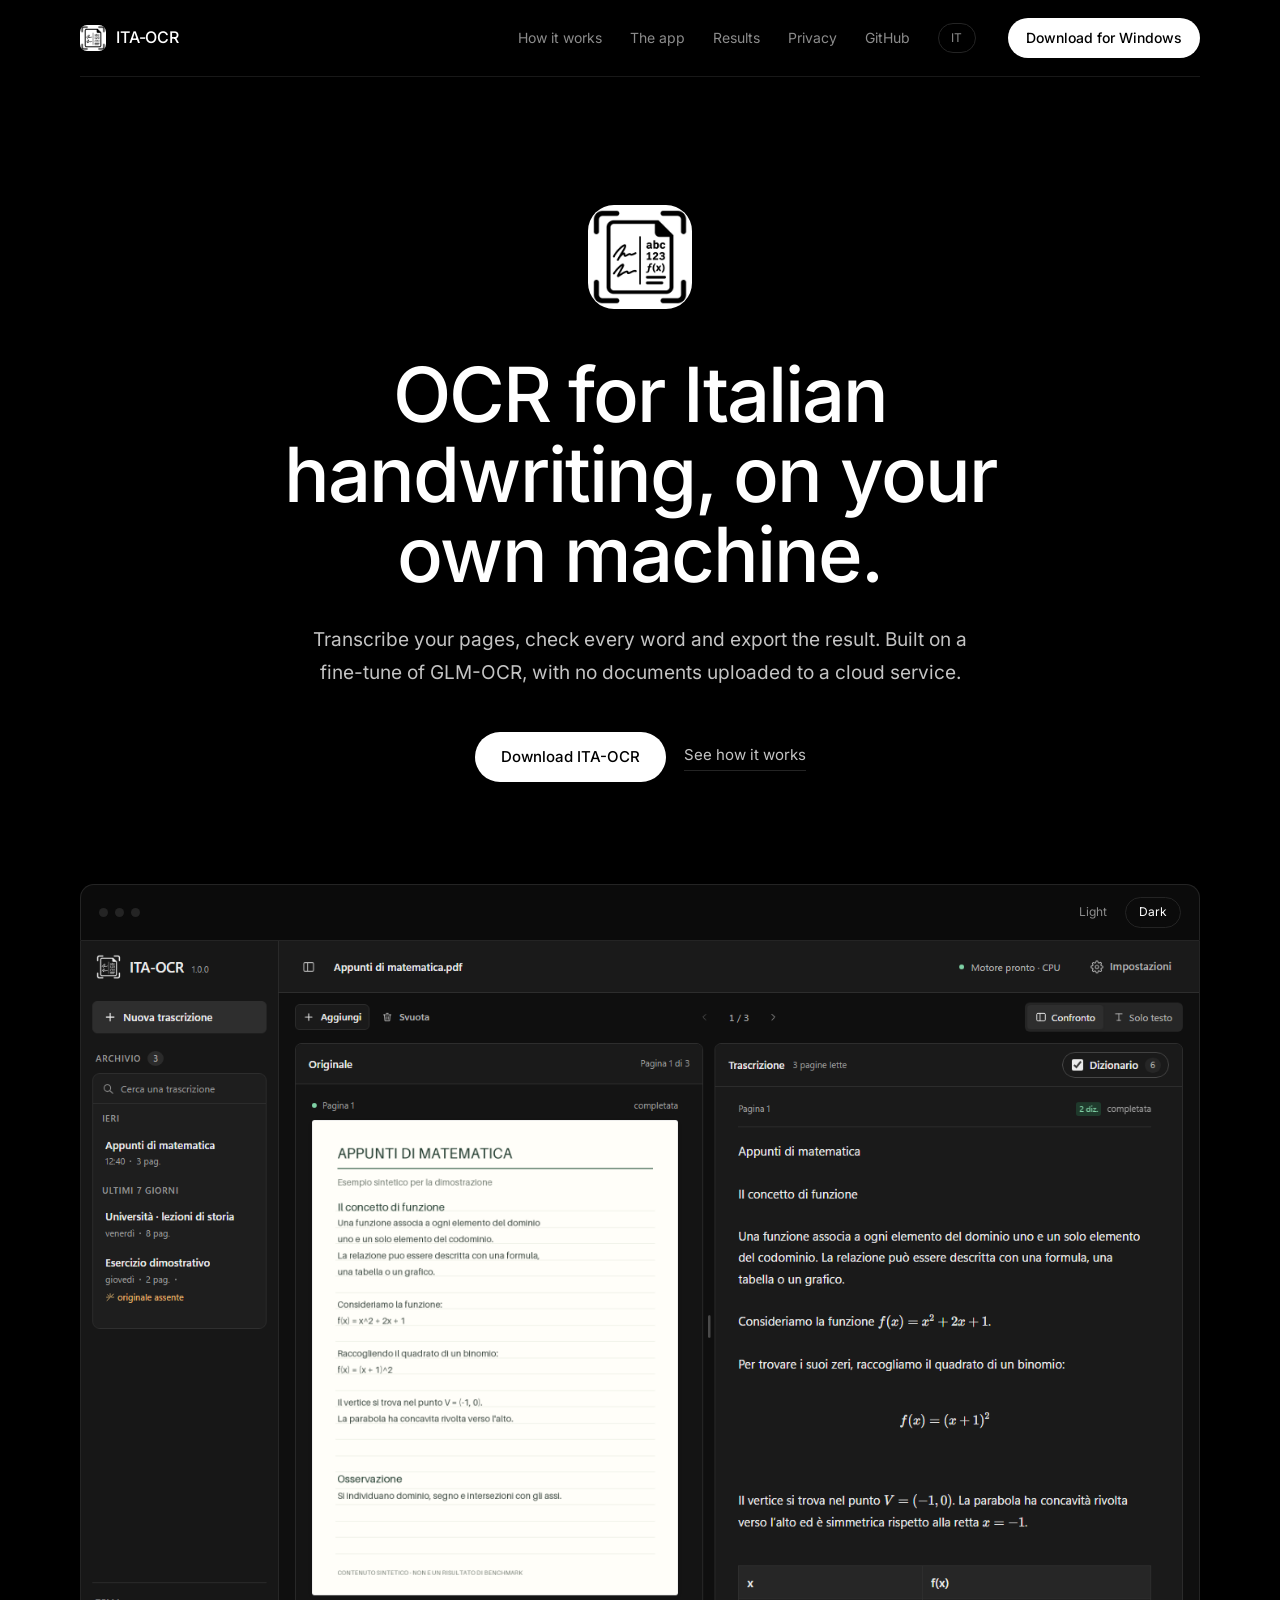
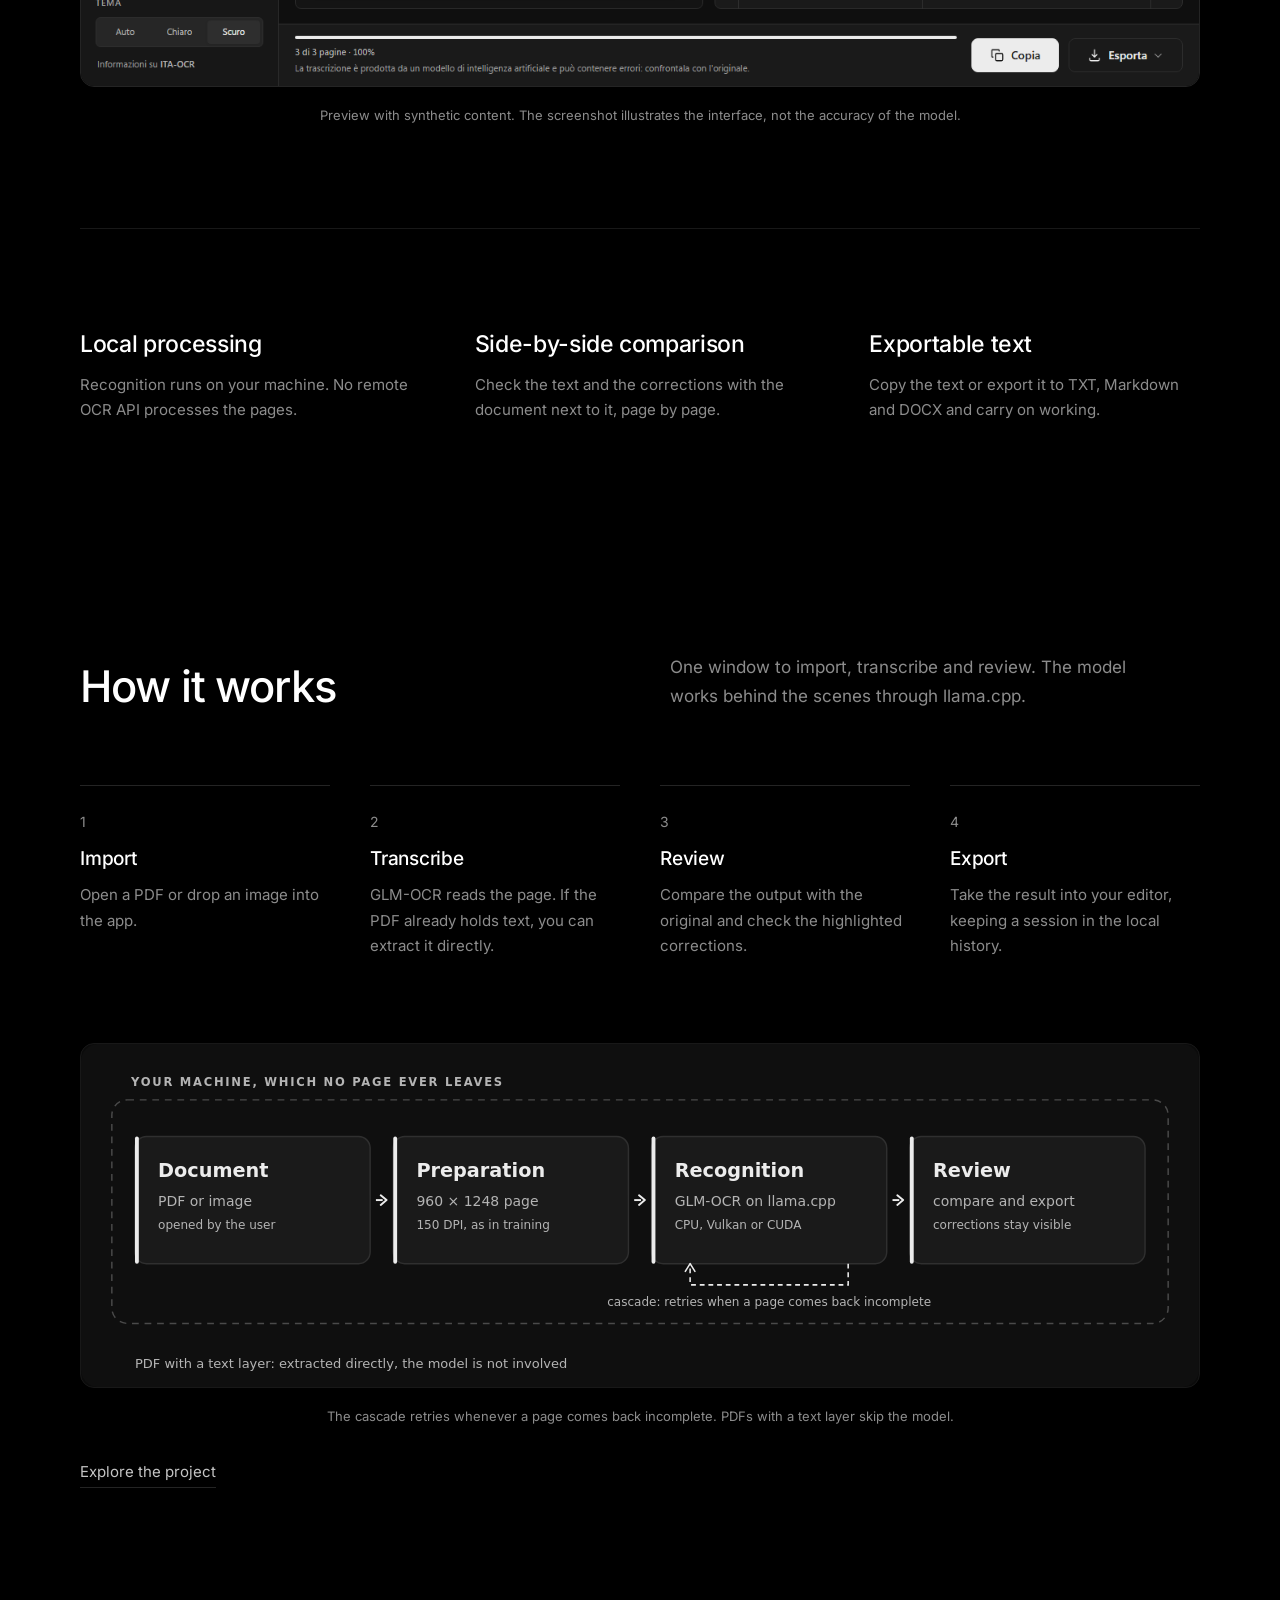
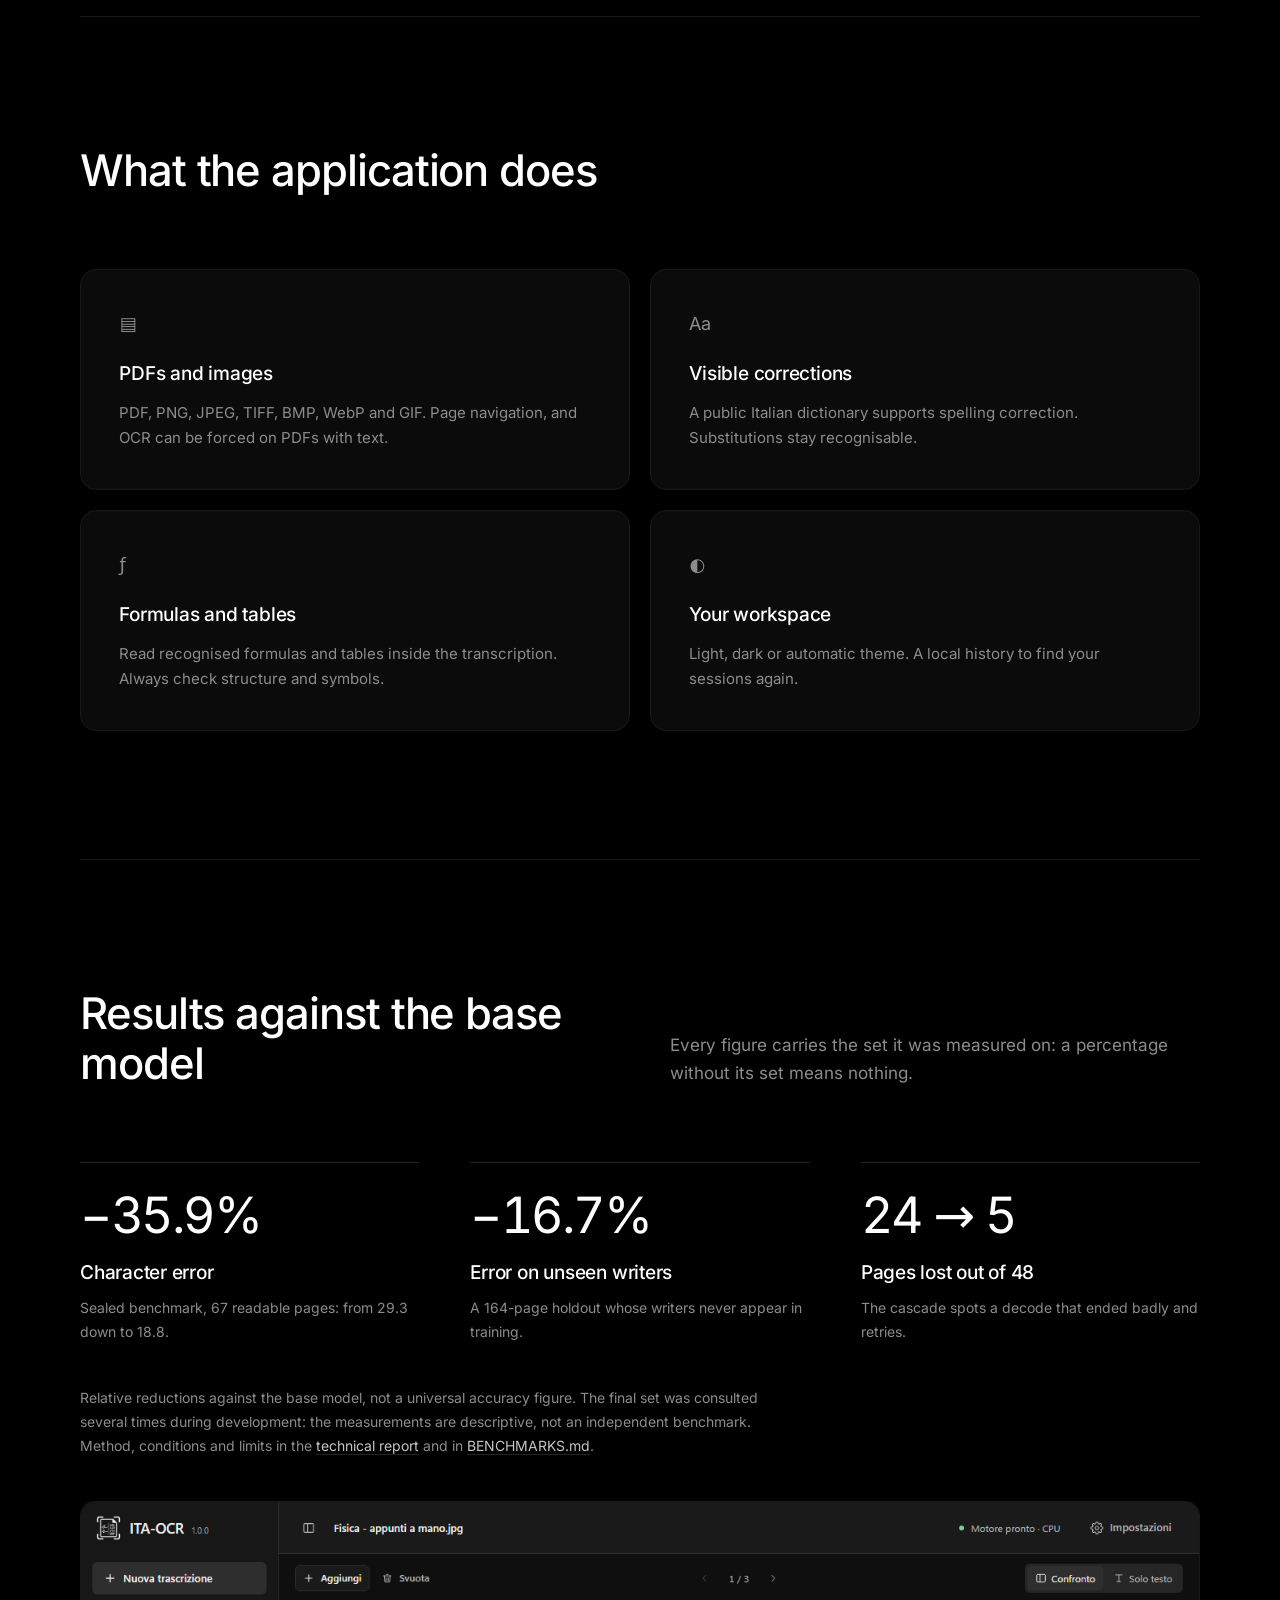
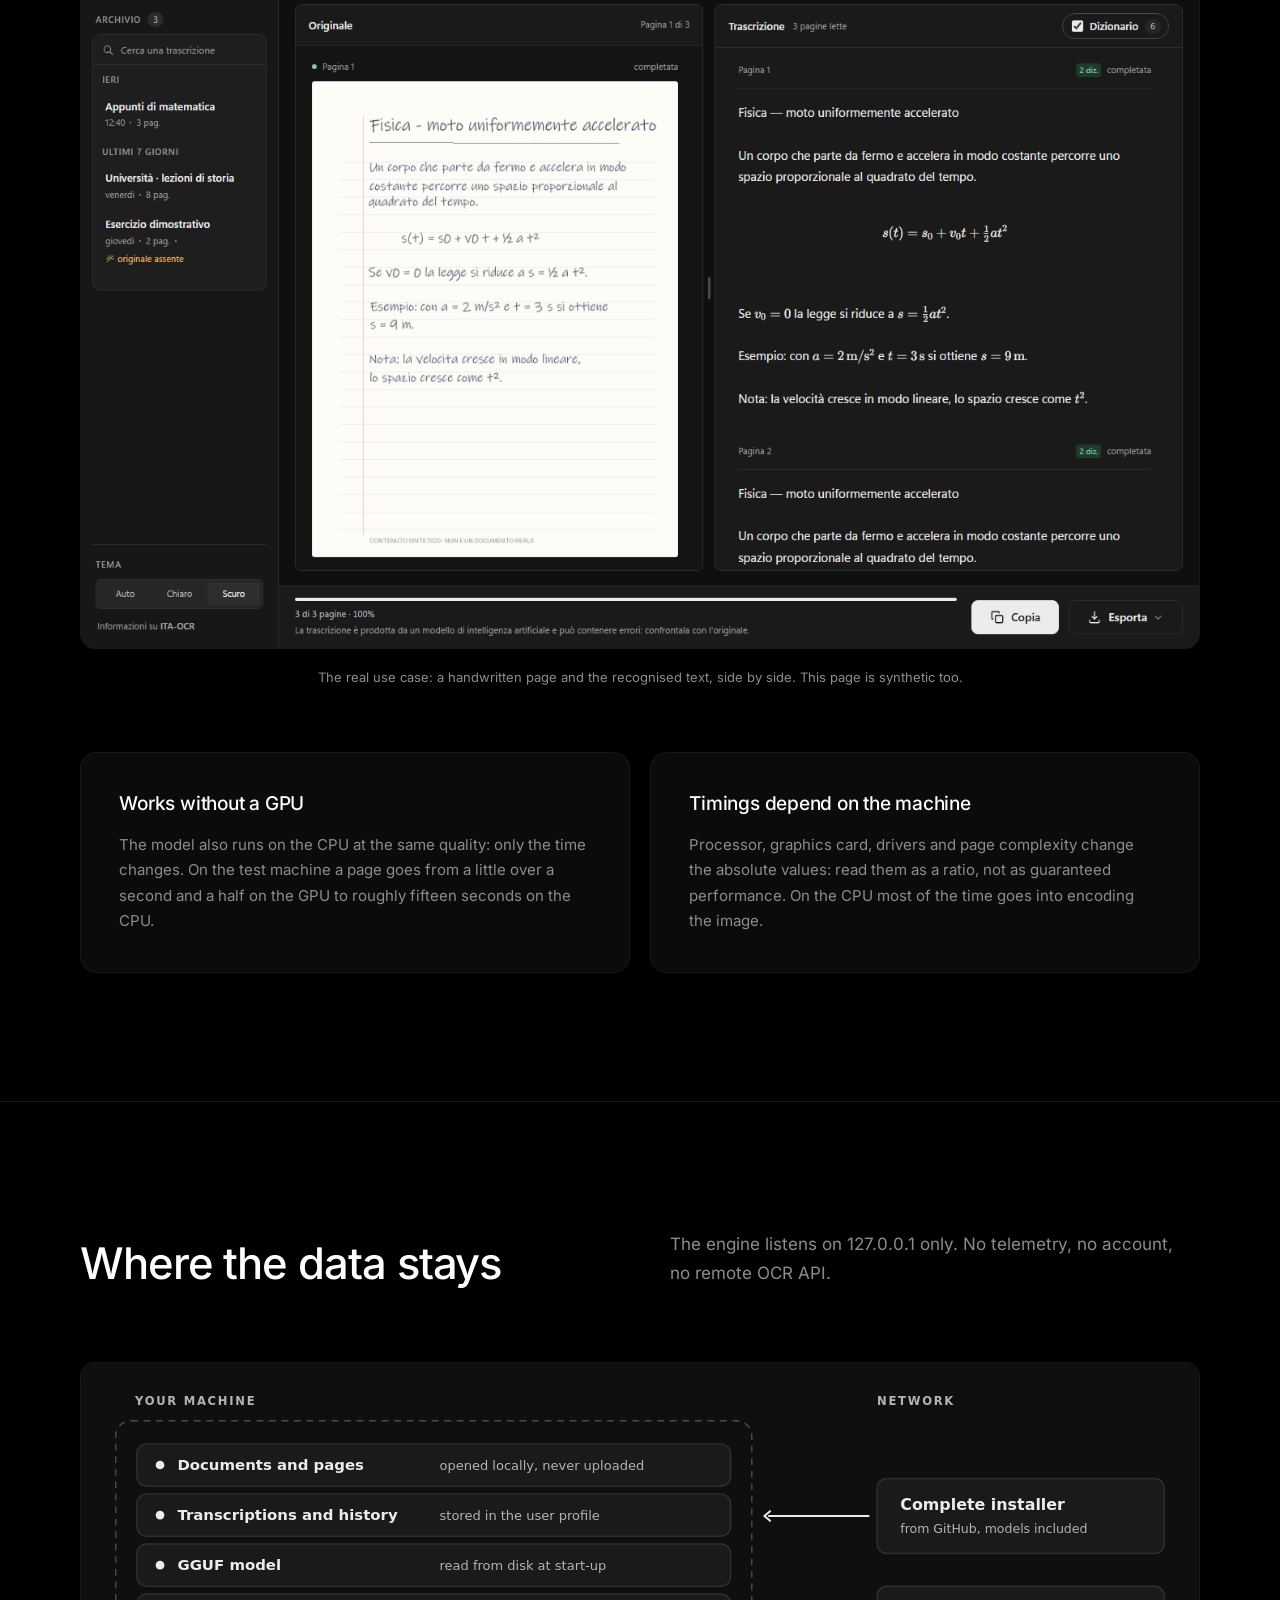
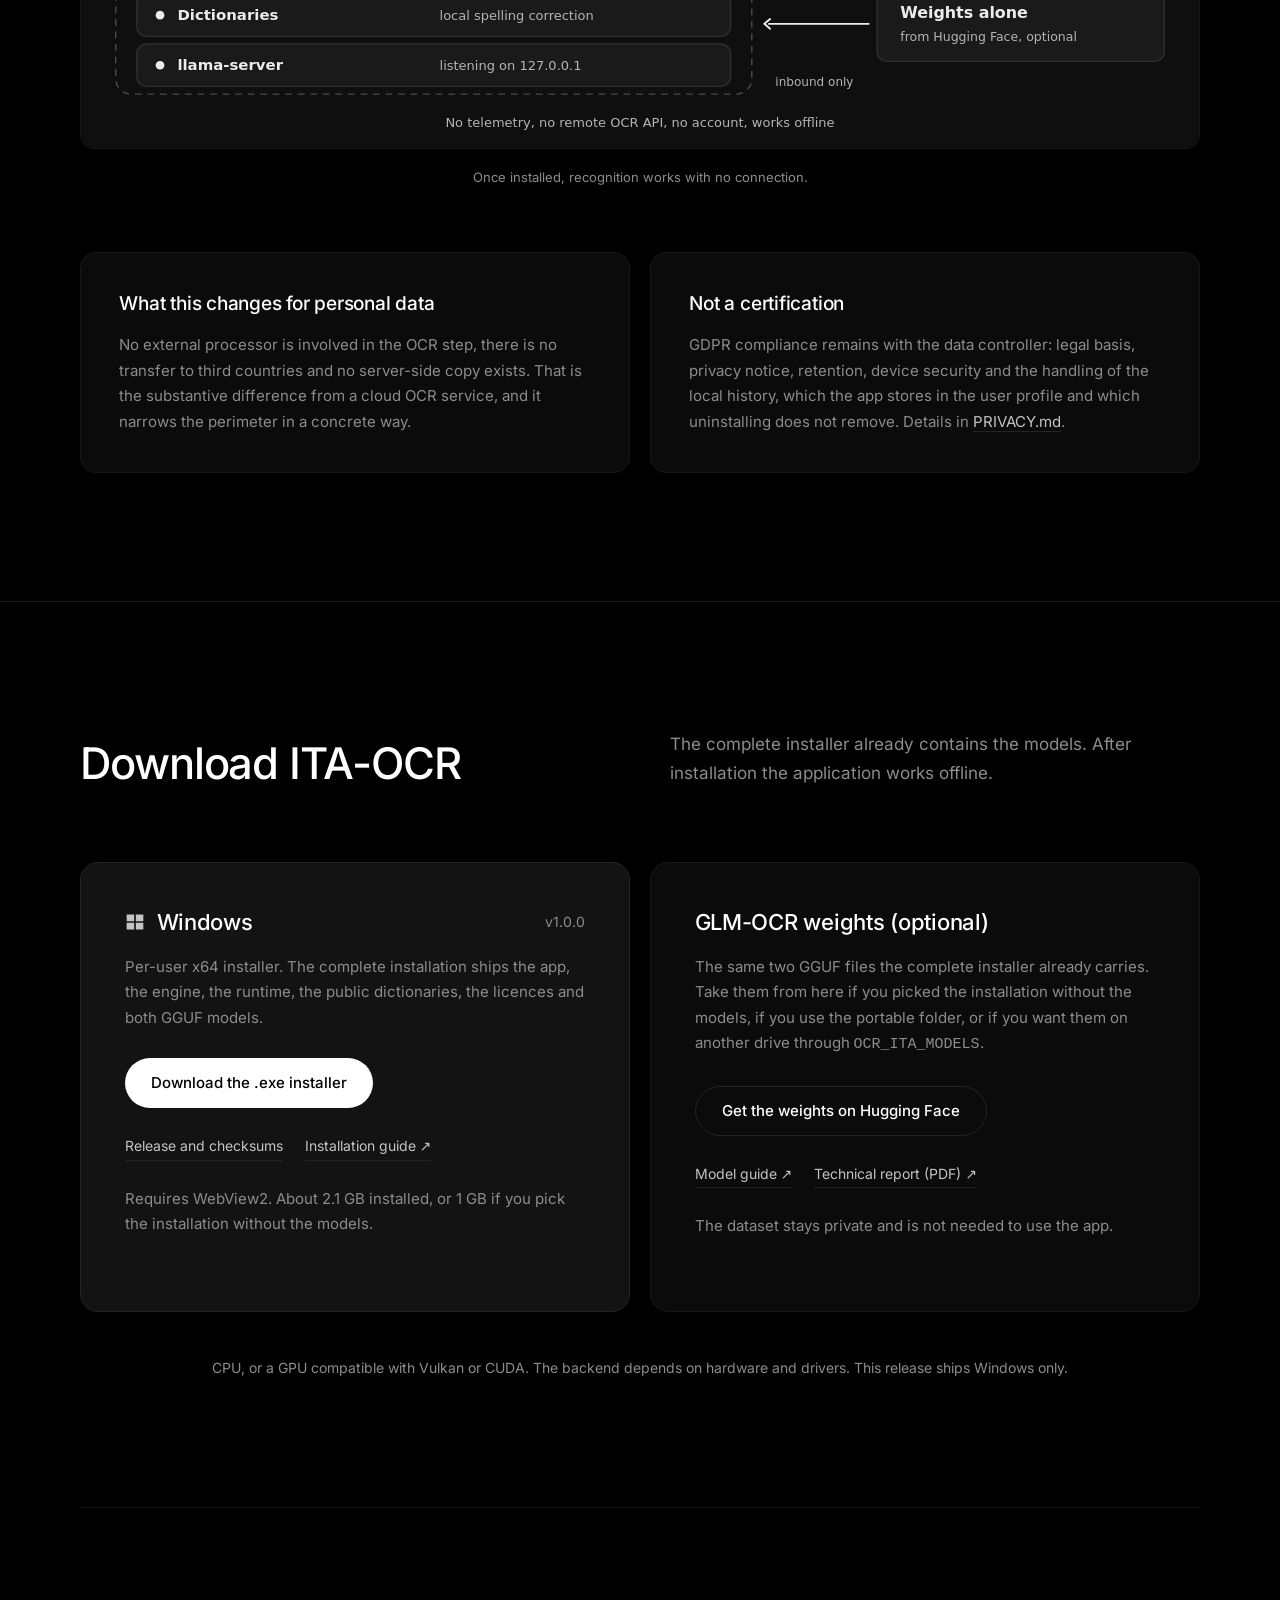
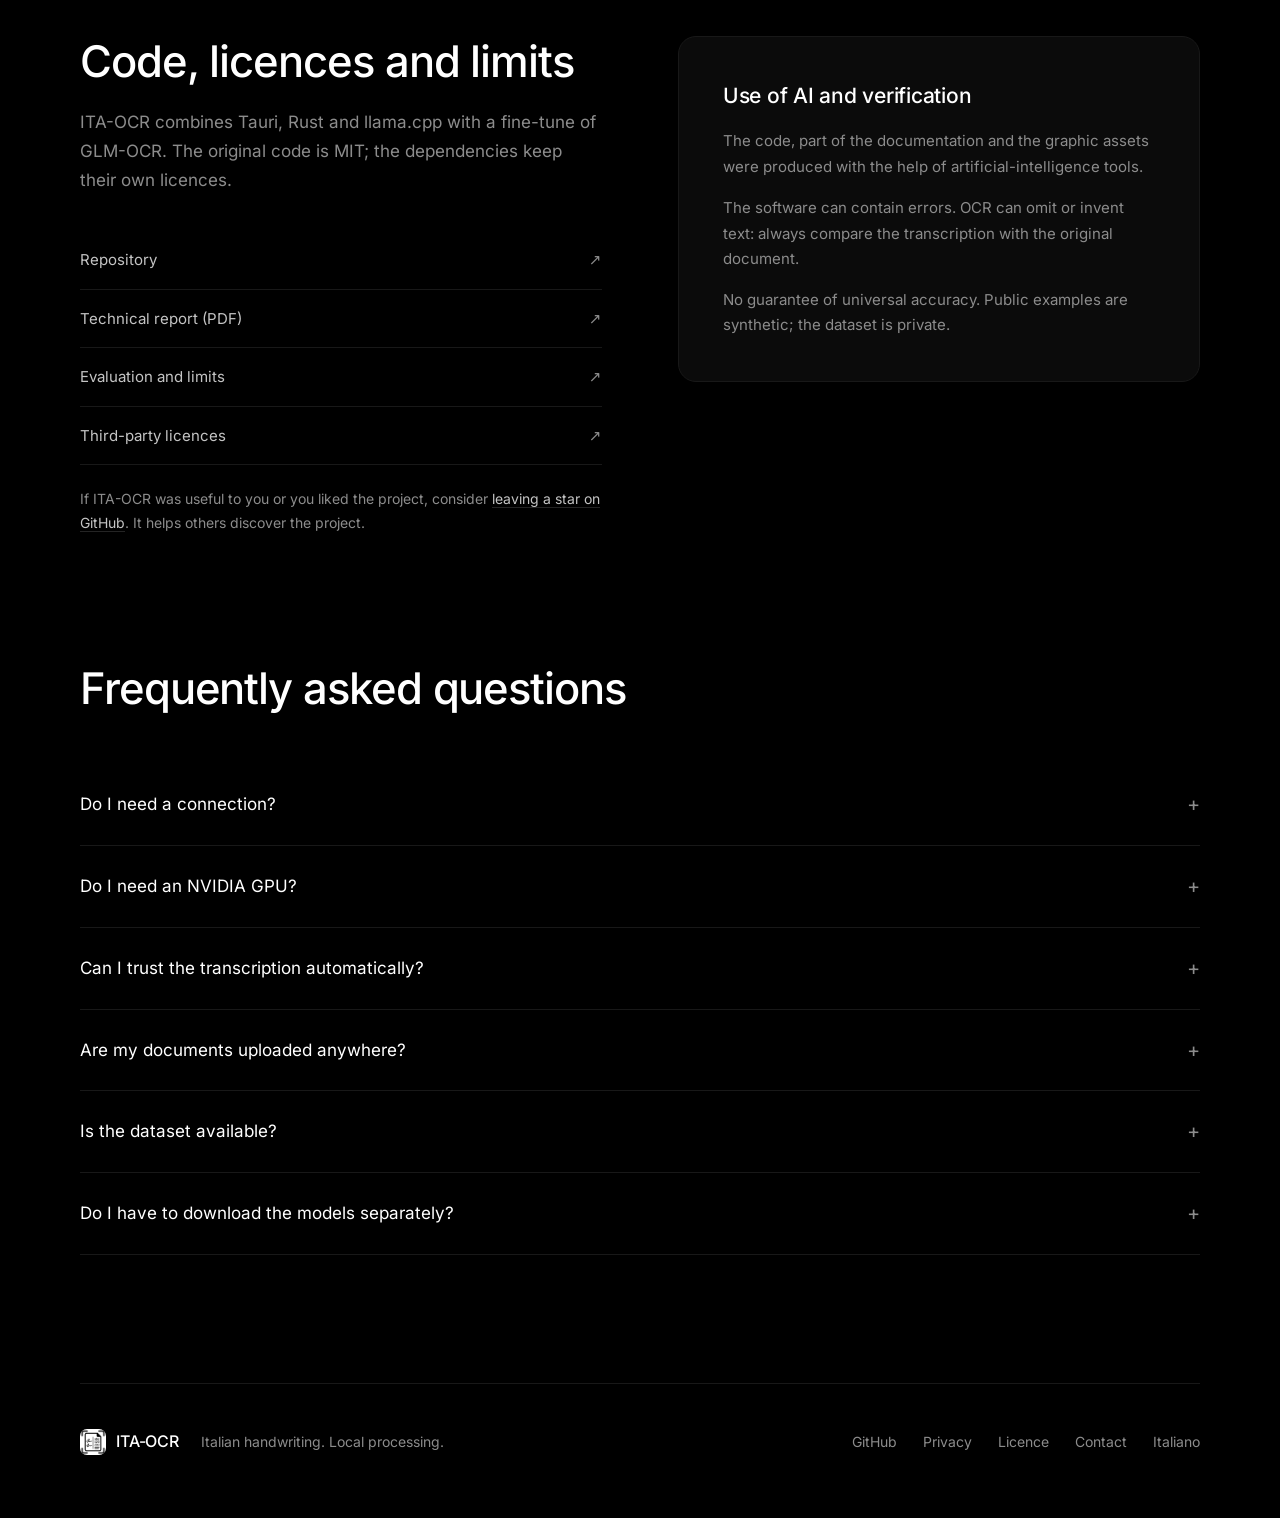
==== commit 2290a3ec: "Titoli piani, niente pill, avviso su Windows nel repository Via il maiuscoletto grigio, le pill e i " ====
--- a/docs/en/index.html
+++ b/docs/en/index.html
@@ -5,7 +5,7 @@
   <meta name="viewport" content="width=device-width, initial-scale=1">
   <meta name="description" content="ITA-OCR transcribes Italian handwriting on your own machine. Windows app, local inference with GLM-OCR, side-by-side review and export.">
   <meta name="theme-color" content="#000000">
-  <meta property="og:title" content="ITA-OCR — From the page to the text">
+  <meta property="og:title" content="ITA-OCR — OCR for Italian handwriting">
   <meta property="og:description" content="OCR for Italian handwriting. Local processing, side-by-side review and a Windows download.">
   <meta property="og:image" content="https://GioOtto.github.io/ITA-OCR/assets/social.png">
   <meta property="og:type" content="website">
@@ -14,7 +14,7 @@
   <link rel="alternate" hreflang="en" href="https://GioOtto.github.io/ITA-OCR/en/">
   <link rel="icon" type="image/png" href="../assets/logo.png">
   <link rel="stylesheet" href="../style.css">
-  <title>ITA-OCR — From the page to the text</title>
+  <title>ITA-OCR — OCR for Italian handwriting</title>
   <script src="../site.js" defer></script>
 </head>
 <body>
@@ -26,11 +26,10 @@
   </header>
   <main id="content">
     <section class="hero wrap">
-      <img class="marchio" src="../assets/logo.png" width="64" height="64" alt="">
-      <h1>From the page to the text. On your own machine.</h1>
+      <img class="marchio" src="../assets/logo.png" width="104" height="104" alt="">
+      <h1>OCR for Italian handwriting, on your own machine.</h1>
       <p class="intro">Transcribe your pages, check every word and export the result.
         Built on a fine-tune of GLM-OCR, with no documents uploaded to a cloud service.</p>
-      <div class="badges"><span>Local processing</span><span>Windows x64</span><span>CPU, Vulkan or CUDA</span><span>No telemetry</span><span>MIT code</span></div>
       <div class="actions"><a class="button" href="#download">Download ITA-OCR</a><a class="text-link" href="#how-it-works">See how it works</a></div>
       <figure class="showcase">
         <div class="frame-top"><span><i></i><i></i><i></i></span><span>THE DOCUMENT AND THE TEXT. SIDE BY SIDE.</span><div class="theme-switch" role="group" aria-label="Screenshot theme"><button data-preview="light" aria-pressed="false">Light</button><button data-preview="dark" aria-pressed="true">Dark</button></div></div>
@@ -39,12 +38,12 @@
       </figure>
     </section>
     <section class="principles wrap" aria-label="In short">
-      <div><span class="number">01</span><h2>Documents stay here.</h2><p>Recognition runs on your machine. No remote OCR API processes the pages.</p></div>
-      <div><span class="number">02</span><h2>The original stays in view.</h2><p>Check the text and the corrections with the document next to it, page by page.</p></div>
-      <div><span class="number">03</span><h2>The result is yours.</h2><p>Copy the text or export it to TXT, Markdown and DOCX and carry on working.</p></div>
+      <div><h2>Local processing</h2><p>Recognition runs on your machine. No remote OCR API processes the pages.</p></div>
+      <div><h2>Side-by-side comparison</h2><p>Check the text and the corrections with the document next to it, page by page.</p></div>
+      <div><h2>Exportable text</h2><p>Copy the text or export it to TXT, Markdown and DOCX and carry on working.</p></div>
     </section>
     <section class="section process" id="how-it-works">
-      <div class="wrap"><div class="section-heading"><div><p class="eyebrow">FROM FILE TO TEXT</p><h2>A simple path.<br>A local engine.</h2></div><p>One window to import, transcribe and review.<br>The model works behind the scenes through llama.cpp.</p></div>
+      <div class="wrap"><div class="section-heading"><div><h2>How it works</h2></div><p>One window to import, transcribe and review. The model works behind the scenes through llama.cpp.</p></div>
       <ol class="steps"><li><span>1</span><h3>Import</h3><p>Open a PDF or drop an image into the app.</p></li><li><span>2</span><h3>Transcribe</h3><p>GLM-OCR reads the page. If the PDF already holds text, you can extract it directly.</p></li><li><span>3</span><h3>Review</h3><p>Compare the output with the original and check the highlighted corrections.</p></li><li><span>4</span><h3>Export</h3><p>Take the result into your editor, keeping a session in the local history.</p></li></ol>
       <figure class="schema">
         <img src="../assets/pipeline-en-dark.svg" width="1160" height="356" alt="Local pipeline: document, page preparation at 960 by 1248 pixels, recognition with GLM-OCR on llama.cpp with a retry cascade, review and export. Everything runs on the user's machine." loading="lazy">
@@ -53,11 +52,11 @@
       <p style="margin-top:30px"><a class="text-link" href="https://github.com/GioOtto/ITA-OCR/blob/main/README.en.md#how-it-works">Explore the project</a></p></div>
     </section>
     <section class="section wrap" id="features">
-      <div class="section-heading"><div><p class="eyebrow">MADE FOR PAGES</p><h2>The tools you need,<br>in one place.</h2></div></div>
+      <div class="section-heading"><div><h2>What the application does</h2></div></div>
       <div class="features"><article><span class="feature-icon" aria-hidden="true">▤</span><h3>PDFs and images</h3><p>PDF, PNG, JPEG, TIFF, BMP, WebP and GIF. Page navigation, and OCR can be forced on PDFs with text.</p></article><article><span class="feature-icon" aria-hidden="true">Aa</span><h3>Visible corrections</h3><p>A public Italian dictionary supports spelling correction. Substitutions stay recognisable.</p></article><article><span class="feature-icon" aria-hidden="true">ƒ</span><h3>Formulas and tables</h3><p>Read recognised formulas and tables inside the transcription. Always check structure and symbols.</p></article><article><span class="feature-icon" aria-hidden="true">◐</span><h3>Your workspace</h3><p>Light, dark or automatic theme. A local history to find your sessions again.</p></article></div>
     </section>
     <section class="section wrap" id="results">
-      <div class="section-heading"><div><p class="eyebrow">MEASURED RESULTS</p><h2>How much better<br>than the base model.</h2></div><p>Every figure carries the set it was measured on.<br>A percentage without its set means nothing.</p></div>
+      <div class="section-heading"><div><h2>Results against the base model</h2></div><p>Every figure carries the set it was measured on: a percentage without its set means nothing.</p></div>
       <div class="numeri">
         <div><span class="cifra">−35.9%</span><h3>Character error</h3><p>Sealed benchmark, 67 readable pages: from 29.3 down to 18.8.</p></div>
         <div><span class="cifra">−16.7%</span><h3>Error on unseen writers</h3><p>A 164-page holdout whose writers never appear in training.</p></div>
@@ -69,12 +68,12 @@
         <figcaption>The real use case: a handwritten page and the recognised text, side by side. This page is synthetic too.</figcaption>
       </figure>
       <div class="privacy-grid">
-        <div><h3>Do you need a GPU? No.</h3><p>The model also runs on the CPU at the same quality: only the time changes. On the test machine a page goes from a little over a second and a half on the GPU to roughly fifteen seconds on the CPU.</p></div>
+        <div><h3>Works without a GPU</h3><p>The model also runs on the CPU at the same quality: only the time changes. On the test machine a page goes from a little over a second and a half on the GPU to roughly fifteen seconds on the CPU.</p></div>
         <div class="nota"><h3>Timings depend on the machine</h3><p>Processor, graphics card, drivers and page complexity change the absolute values: read them as a ratio, not as guaranteed performance. On the CPU most of the time goes into encoding the image.</p></div>
       </div>
     </section>
     <section class="section privacy-section" id="privacy"><div class="wrap">
-      <div class="section-heading"><div><p class="eyebrow">WHERE THE DATA STAYS</p><h2>Pages never leave<br>your machine.</h2></div><p>The engine listens on 127.0.0.1 only.<br>No telemetry, no account, no remote OCR API.</p></div>
+      <div class="section-heading"><div><h2>Where the data stays</h2></div><p>The engine listens on 127.0.0.1 only. No telemetry, no account, no remote OCR API.</p></div>
       <figure class="schema">
         <img src="../assets/privacy-en-dark.svg" width="1160" height="400" alt="Documents, transcriptions, history, GGUF model and dictionaries stay on the machine. Only the installer comes in from the network, from GitHub, carrying the models with it; the weights on Hugging Face are an optional alternative." loading="lazy">
         <figcaption>Once installed, recognition works with no connection.</figcaption>
@@ -85,13 +84,13 @@
       </div>
     </div></section>
     <section class="section download-section" id="download"><div class="wrap">
-      <div class="section-heading"><div><p class="eyebrow">START HERE</p><h2>Bring ITA-OCR<br>to your machine.</h2></div><p>One download: the complete installer carries the models with it.<br>From there on, you can transcribe offline.</p></div>
-      <div class="download-grid"><article class="download-card primary"><div class="card-label">01 / APPLICATION</div><div class="platform"><svg viewBox="0 0 24 24" aria-hidden="true"><path d="M2 3h9v8H2zm11 0h9v8h-9zM2 13h9v8H2zm11 0h9v8h-9z"/></svg><h3>Windows</h3><span class="version">v1.0.0</span></div><p>Per-user x64 installer. The complete installation ships the app, the engine, the runtime, the public dictionaries, the licences and both GGUF models.</p><a class="button" href="https://github.com/GioOtto/ITA-OCR/releases/latest/download/ITA-OCR-setup_v1.0.0.exe">Download the .exe installer</a><div class="download-links"><a href="https://github.com/GioOtto/ITA-OCR/releases/latest">Release and checksums</a><a href="https://github.com/GioOtto/ITA-OCR/blob/main/docs/en/INSTALL.md">Installation guide ↗</a></div><p class="fine-print">Requires WebView2. About 2.1 GB installed, or 1 GB if you pick the installation without the models. Unsigned package: verify origin and checksum.</p></article>
-      <article class="download-card"><div class="card-label">02 / MODEL OPTIONAL</div><h3>GLM-OCR, tuned for Italian.</h3><p>The same two GGUF files the complete installer already carries. Take them from here if you picked the installation without the models, if you use the portable folder, or if you want them on another drive through <code>OCR_ITA_MODELS</code>.</p><a class="button outline" href="https://huggingface.co/ueuegio/ITA-OCR">Get the weights on Hugging Face</a><div class="download-links"><a href="https://github.com/GioOtto/ITA-OCR/blob/main/docs/en/MODEL.md">Model guide ↗</a><a href="https://github.com/GioOtto/ITA-OCR/blob/main/docs/assets/ITA-OCR-report-tecnico.pdf">Technical report (PDF) ↗</a></div><p class="fine-print">The dataset stays private and is not needed to use the app.</p></article></div>
+      <div class="section-heading"><div><h2>Download ITA-OCR</h2></div><p>The complete installer already contains the models. After installation the application works offline.</p></div>
+      <div class="download-grid"><article class="download-card primary"><div class="platform"><svg viewBox="0 0 24 24" aria-hidden="true"><path d="M2 3h9v8H2zm11 0h9v8h-9zM2 13h9v8H2zm11 0h9v8h-9z"/></svg><h3>Windows</h3><span class="version">v1.0.0</span></div><p>Per-user x64 installer. The complete installation ships the app, the engine, the runtime, the public dictionaries, the licences and both GGUF models.</p><a class="button" href="https://github.com/GioOtto/ITA-OCR/releases/latest/download/ITA-OCR-setup_v1.0.0.exe">Download the .exe installer</a><div class="download-links"><a href="https://github.com/GioOtto/ITA-OCR/releases/latest">Release and checksums</a><a href="https://github.com/GioOtto/ITA-OCR/blob/main/docs/en/INSTALL.md">Installation guide ↗</a></div><p class="fine-print">Requires WebView2. About 2.1 GB installed, or 1 GB if you pick the installation without the models.</p></article>
+      <article class="download-card"><h3>GLM-OCR weights (optional)</h3><p>The same two GGUF files the complete installer already carries. Take them from here if you picked the installation without the models, if you use the portable folder, or if you want them on another drive through <code>OCR_ITA_MODELS</code>.</p><a class="button outline" href="https://huggingface.co/ueuegio/ITA-OCR">Get the weights on Hugging Face</a><div class="download-links"><a href="https://github.com/GioOtto/ITA-OCR/blob/main/docs/en/MODEL.md">Model guide ↗</a><a href="https://github.com/GioOtto/ITA-OCR/blob/main/docs/assets/ITA-OCR-report-tecnico.pdf">Technical report (PDF) ↗</a></div><p class="fine-print">The dataset stays private and is not needed to use the app.</p></article></div>
       <p class="system-note">CPU, or a GPU compatible with Vulkan or CUDA. The backend depends on hardware and drivers. This release ships Windows only.</p>
     </div></section>
-    <section class="section wrap research"><div><p class="eyebrow">AN OPEN PROJECT</p><h2>Readable code.<br>Stated limits.</h2><p>ITA-OCR combines Tauri, Rust and llama.cpp with a fine-tune of GLM-OCR. The original code is MIT; the dependencies keep their own licences.</p><div class="resource-links"><a href="https://github.com/GioOtto/ITA-OCR">Repository <span>↗</span></a><a href="https://github.com/GioOtto/ITA-OCR/blob/main/docs/assets/ITA-OCR-report-tecnico.pdf">Technical report (PDF) <span>↗</span></a><a href="https://github.com/GioOtto/ITA-OCR/blob/main/docs/en/BENCHMARKS.md">Evaluation and limits <span>↗</span></a><a href="https://github.com/GioOtto/ITA-OCR/blob/main/docs/en/THIRD-PARTY.md">Third-party licences <span>↗</span></a></div><p class="stella">If ITA-OCR was useful to you or you liked the project, consider <a href="https://github.com/GioOtto/ITA-OCR">leaving a star on GitHub</a>. It helps others discover the project.</p></div><aside class="caveat"><span class="card-label">WORTH KNOWING</span><h3>AI helps.<br>Verification still matters.</h3><p>The code, part of the documentation and the graphic assets were produced with the help of artificial-intelligence tools.</p><p>The software can contain errors. OCR can omit or invent text: always compare the transcription with the original document.</p><p class="fine-print">No guarantee of universal accuracy. Public examples are synthetic; the dataset is private.</p></aside></section>
-    <section class="faq wrap"><h2>Before you start</h2><details><summary>Do I need a connection?</summary><p>To download the installer, yes. After that, no: recognition runs locally and the app works offline.</p></details><details><summary>Do I need an NVIDIA GPU?</summary><p>No. The engine can use Vulkan on compatible GPUs, or the CPU. CUDA is an option for NVIDIA hardware. Performance depends on the configuration.</p></details><details><summary>Can I trust the transcription automatically?</summary><p>No. Difficult handwriting, formulas and complex layouts can cause errors. The interface puts the result next to the original precisely to make checking easy.</p></details><details><summary>Are my documents uploaded anywhere?</summary><p>No. Recognition happens on your machine and the engine listens on the loopback address only. The network is used to download the installer, once.</p></details><details><summary>Is the dataset available?</summary><p>No. The dataset stays private and is part of no download. The code is on GitHub and the weights are also on Hugging Face; the dataset is nowhere.</p></details><details><summary>Do I have to download the models separately?</summary><p>Not with the complete installation: both GGUF files are already inside the installer and the app finds them by itself on first start. You only need them separately if you pick the lightweight installation, if you use the portable folder, or if you would rather keep them elsewhere.</p></details></section>
+    <section class="section wrap research"><div><h2>Code, licences and limits</h2><p>ITA-OCR combines Tauri, Rust and llama.cpp with a fine-tune of GLM-OCR. The original code is MIT; the dependencies keep their own licences.</p><div class="resource-links"><a href="https://github.com/GioOtto/ITA-OCR">Repository <span>↗</span></a><a href="https://github.com/GioOtto/ITA-OCR/blob/main/docs/assets/ITA-OCR-report-tecnico.pdf">Technical report (PDF) <span>↗</span></a><a href="https://github.com/GioOtto/ITA-OCR/blob/main/docs/en/BENCHMARKS.md">Evaluation and limits <span>↗</span></a><a href="https://github.com/GioOtto/ITA-OCR/blob/main/docs/en/THIRD-PARTY.md">Third-party licences <span>↗</span></a></div><p class="stella">If ITA-OCR was useful to you or you liked the project, consider <a href="https://github.com/GioOtto/ITA-OCR">leaving a star on GitHub</a>. It helps others discover the project.</p></div><aside class="caveat"><h3>Use of AI and verification</h3><p>The code, part of the documentation and the graphic assets were produced with the help of artificial-intelligence tools.</p><p>The software can contain errors. OCR can omit or invent text: always compare the transcription with the original document.</p><p class="fine-print">No guarantee of universal accuracy. Public examples are synthetic; the dataset is private.</p></aside></section>
+    <section class="faq wrap"><h2>Frequently asked questions</h2><details><summary>Do I need a connection?</summary><p>To download the installer, yes. After that, no: recognition runs locally and the app works offline.</p></details><details><summary>Do I need an NVIDIA GPU?</summary><p>No. The engine can use Vulkan on compatible GPUs, or the CPU. CUDA is an option for NVIDIA hardware. Performance depends on the configuration.</p></details><details><summary>Can I trust the transcription automatically?</summary><p>No. Difficult handwriting, formulas and complex layouts can cause errors. The interface puts the result next to the original precisely to make checking easy.</p></details><details><summary>Are my documents uploaded anywhere?</summary><p>No. Recognition happens on your machine and the engine listens on the loopback address only. The network is used to download the installer, once.</p></details><details><summary>Is the dataset available?</summary><p>No. The dataset stays private and is part of no download. The code is on GitHub and the weights are also on Hugging Face; the dataset is nowhere.</p></details><details><summary>Do I have to download the models separately?</summary><p>Not with the complete installation: both GGUF files are already inside the installer and the app finds them by itself on first start. You only need them separately if you pick the lightweight installation, if you use the portable folder, or if you would rather keep them elsewhere.</p></details></section>
   </main>
   <footer class="footer wrap"><a class="brand" href="#"><img src="../assets/logo.png" alt="" width="32" height="32">ITA-OCR</a><p>Italian handwriting. Local processing.</p><nav aria-label="Resources"><a href="https://github.com/GioOtto/ITA-OCR">GitHub</a><a href="https://github.com/GioOtto/ITA-OCR/blob/main/docs/en/PRIVACY.md">Privacy</a><a href="https://github.com/GioOtto/ITA-OCR/blob/main/LICENSE">Licence</a><a href="mailto:giorgio.ottoboni@proton.me">Contact</a><a href="../" hreflang="it" lang="it">Italiano</a></nav></footer>
 </body>
--- a/docs/style.css
+++ b/docs/style.css
@@ -99,11 +99,9 @@
 /* ------------------------------------------------------------------- hero */
 
 .hero { text-align: center; padding: clamp(70px, 10vw, 132px) 0 clamp(56px, 8vw, 104px); }
-.hero .marchio { width: 64px; height: 64px; border-radius: 17px; margin: 0 auto 40px; }
+.hero .marchio { width: 104px; height: 104px; border-radius: 26px; margin: 0 auto 46px; }
 .hero h1 { max-width: 16ch; margin-inline: auto; }
 .intro { max-width: 58ch; margin: 30px auto 0; font-size: 19px; line-height: 1.72; color: var(--chiaro); }
-.badges { display: flex; flex-wrap: wrap; justify-content: center; gap: 10px; margin-top: 38px; }
-.badges span { border: 1px solid var(--linea); border-radius: 999px; padding: 7px 16px; font-size: 13px; color: var(--tenue); }
 .actions { display: flex; flex-wrap: wrap; justify-content: center; align-items: center; gap: 18px; margin-top: 42px; }
 
 /* --------------------------------------------------------- schermata app */
@@ -112,7 +110,7 @@
 .frame-top {
   display: flex; align-items: center; gap: 16px; padding: 12px 18px;
   border: 1px solid var(--linea); border-bottom: 0; border-radius: 14px 14px 0 0;
-  background: var(--superficie); font-size: 11px; letter-spacing: .1em; color: var(--tenue);
+  background: var(--superficie); font-size: 13px; color: var(--tenue);
 }
 .frame-top > span:first-child { display: flex; gap: 7px; }
 .frame-top i { width: 9px; height: 9px; border-radius: 50%; background: var(--linea); }
@@ -134,16 +132,14 @@
 
 .section-heading { display: grid; grid-template-columns: 1fr 1fr; gap: 60px; align-items: end; margin-bottom: clamp(46px, 6vw, 74px); }
 .section-heading > p { color: var(--tenue); max-width: 46ch; }
-.eyebrow { font-size: 11px; letter-spacing: .16em; text-transform: uppercase; color: var(--tenue); margin-bottom: 20px; }
 
 .principles { display: grid; grid-template-columns: repeat(3, 1fr); gap: clamp(36px, 5vw, 70px); padding: clamp(66px, 8vw, 106px) 0; border-top: 1px solid var(--linea-tenue); }
-.principles h2 { font-size: 23px; letter-spacing: -0.015em; margin: 18px 0 14px; }
+.principles h2 { font-size: 23px; letter-spacing: -0.015em; margin: 0 0 14px; }
 .principles p { color: var(--tenue); font-size: 15px; }
-.number { font-size: 12px; letter-spacing: .16em; color: var(--tenue); }
 
 .steps { list-style: none; margin: 0 0 clamp(54px, 7vw, 84px); padding: 0; display: grid; grid-template-columns: repeat(4, 1fr); gap: 40px; }
 .steps li { border-top: 1px solid var(--linea); padding-top: 24px; }
-.steps span { display: block; font-size: 12px; letter-spacing: .12em; color: var(--tenue); margin-bottom: 14px; }
+.steps span { display: block; font-size: 14px; color: var(--tenue); margin-bottom: 12px; }
 .steps h3 { margin-bottom: 10px; }
 .steps p { color: var(--tenue); font-size: 15px; }
 
@@ -174,11 +170,10 @@
 .download-grid { display: grid; grid-template-columns: 1fr 1fr; gap: 20px; }
 .download-card { background: var(--superficie); border: 1px solid var(--linea-tenue); border-radius: 18px; padding: clamp(30px, 3.4vw, 44px); display: flex; flex-direction: column; }
 .download-card.primary { background: var(--superficie-alta); border-color: var(--linea); }
-.card-label { font-size: 11px; letter-spacing: .14em; color: var(--tenue); margin-bottom: 26px; }
 .platform { display: flex; align-items: center; gap: 12px; margin-bottom: 16px; }
 .platform svg { width: 20px; height: 20px; fill: var(--chiaro); }
 .platform h3 { font-size: 22px; }
-.version { font-size: 13px; color: var(--tenue); margin-left: auto; }
+.version { font-size: 14px; color: var(--tenue); margin-left: auto; }
 .download-card > h3 { font-size: 22px; margin-bottom: 16px; }
 .download-card > p { color: var(--tenue); font-size: 15px; margin-bottom: 28px; }
 .download-card .button { align-self: flex-start; }
@@ -201,7 +196,6 @@
 .caveat h3 { font-size: 21px; margin-bottom: 18px; }
 .caveat p { color: var(--tenue); font-size: 15px; }
 .caveat p + p { margin-top: 16px; }
-.caveat .card-label { margin-bottom: 20px; display: block; }
 
 .faq { padding-bottom: clamp(78px, 10vw, 140px); }
 .faq h2 { margin-bottom: clamp(34px, 4vw, 54px); }
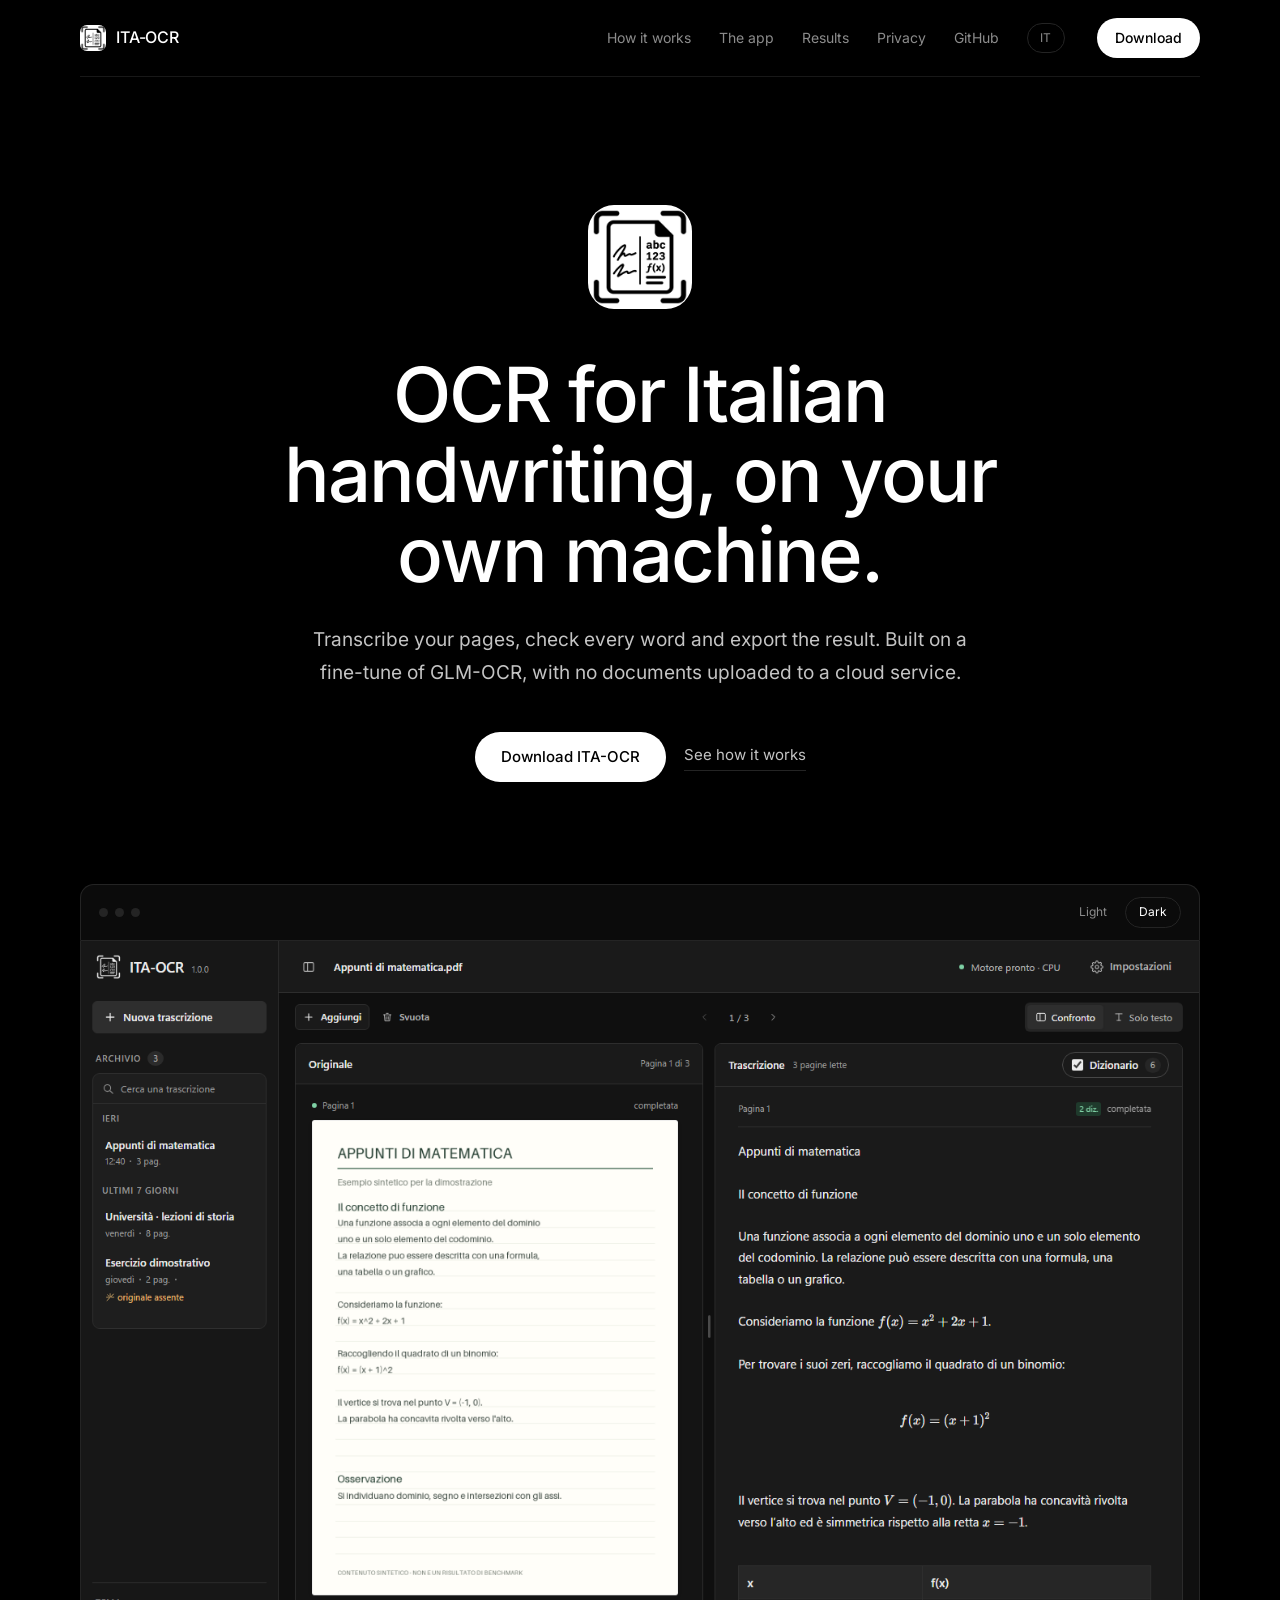
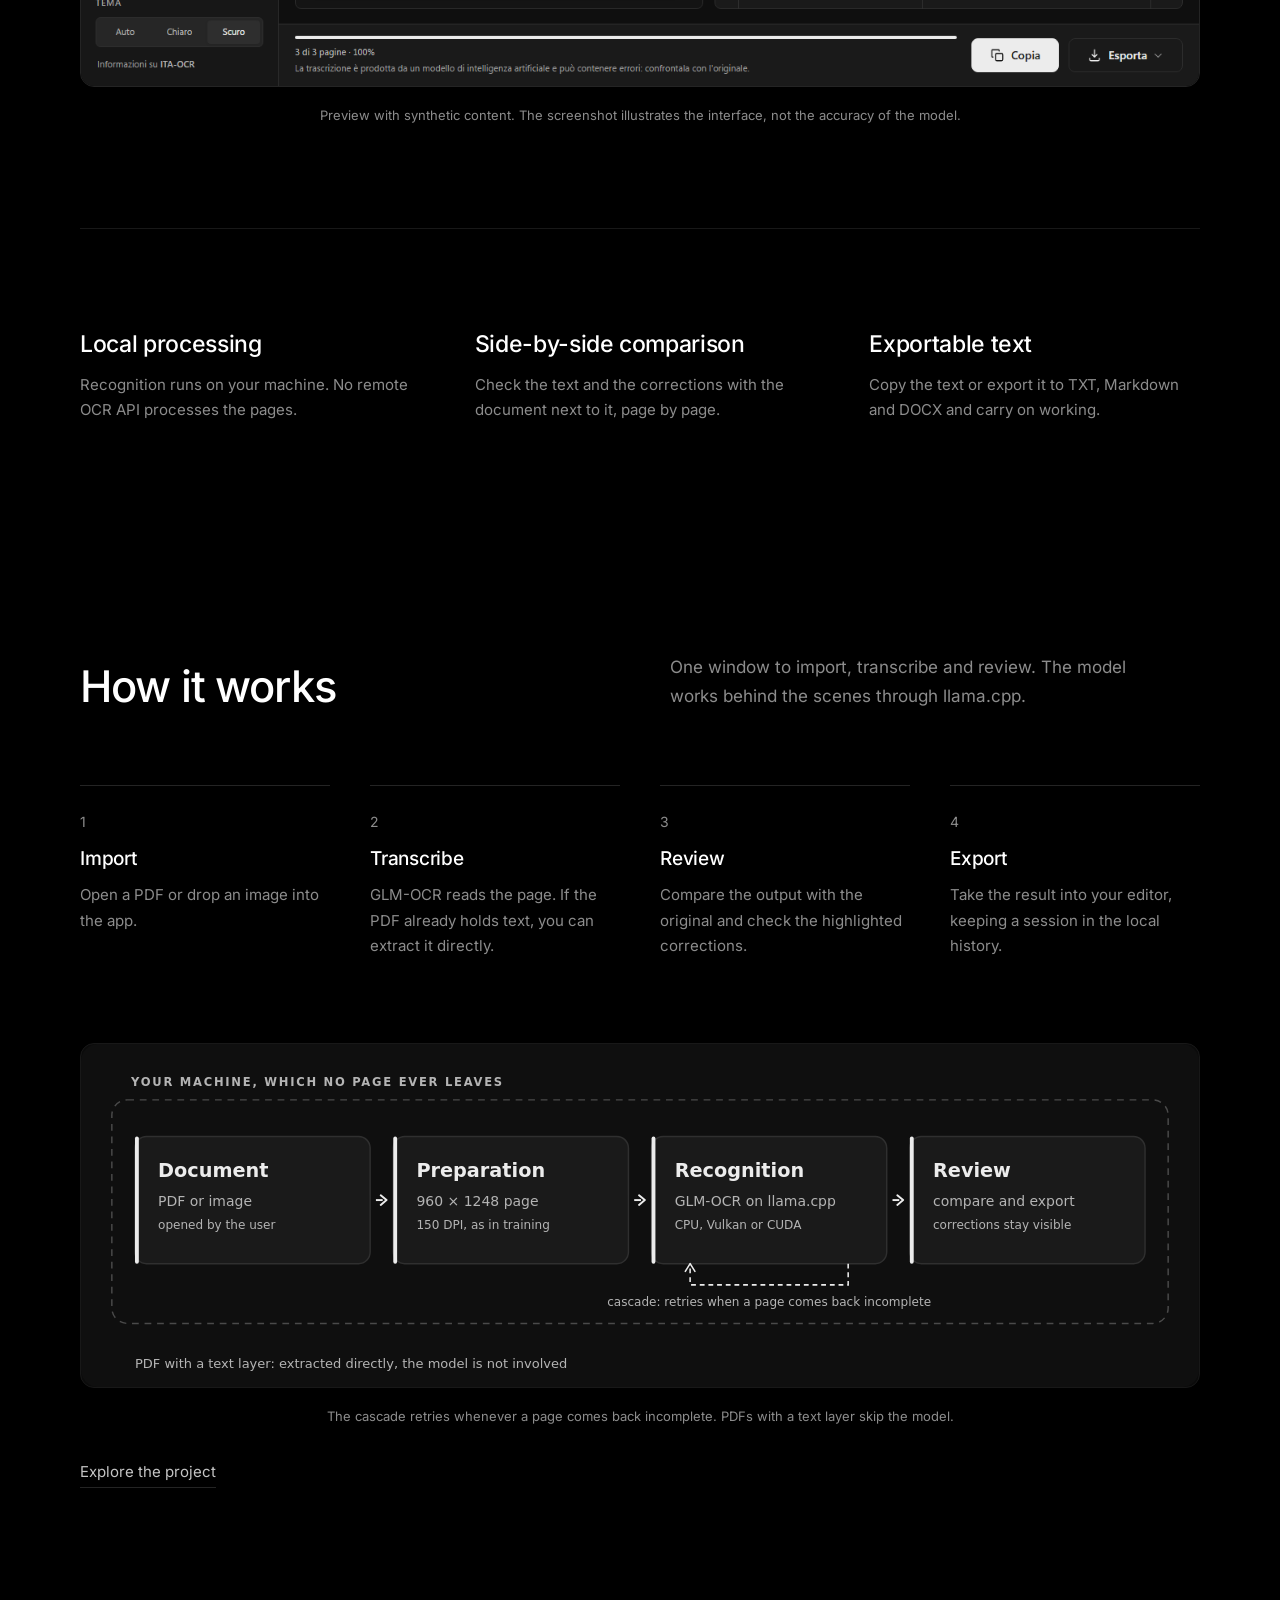
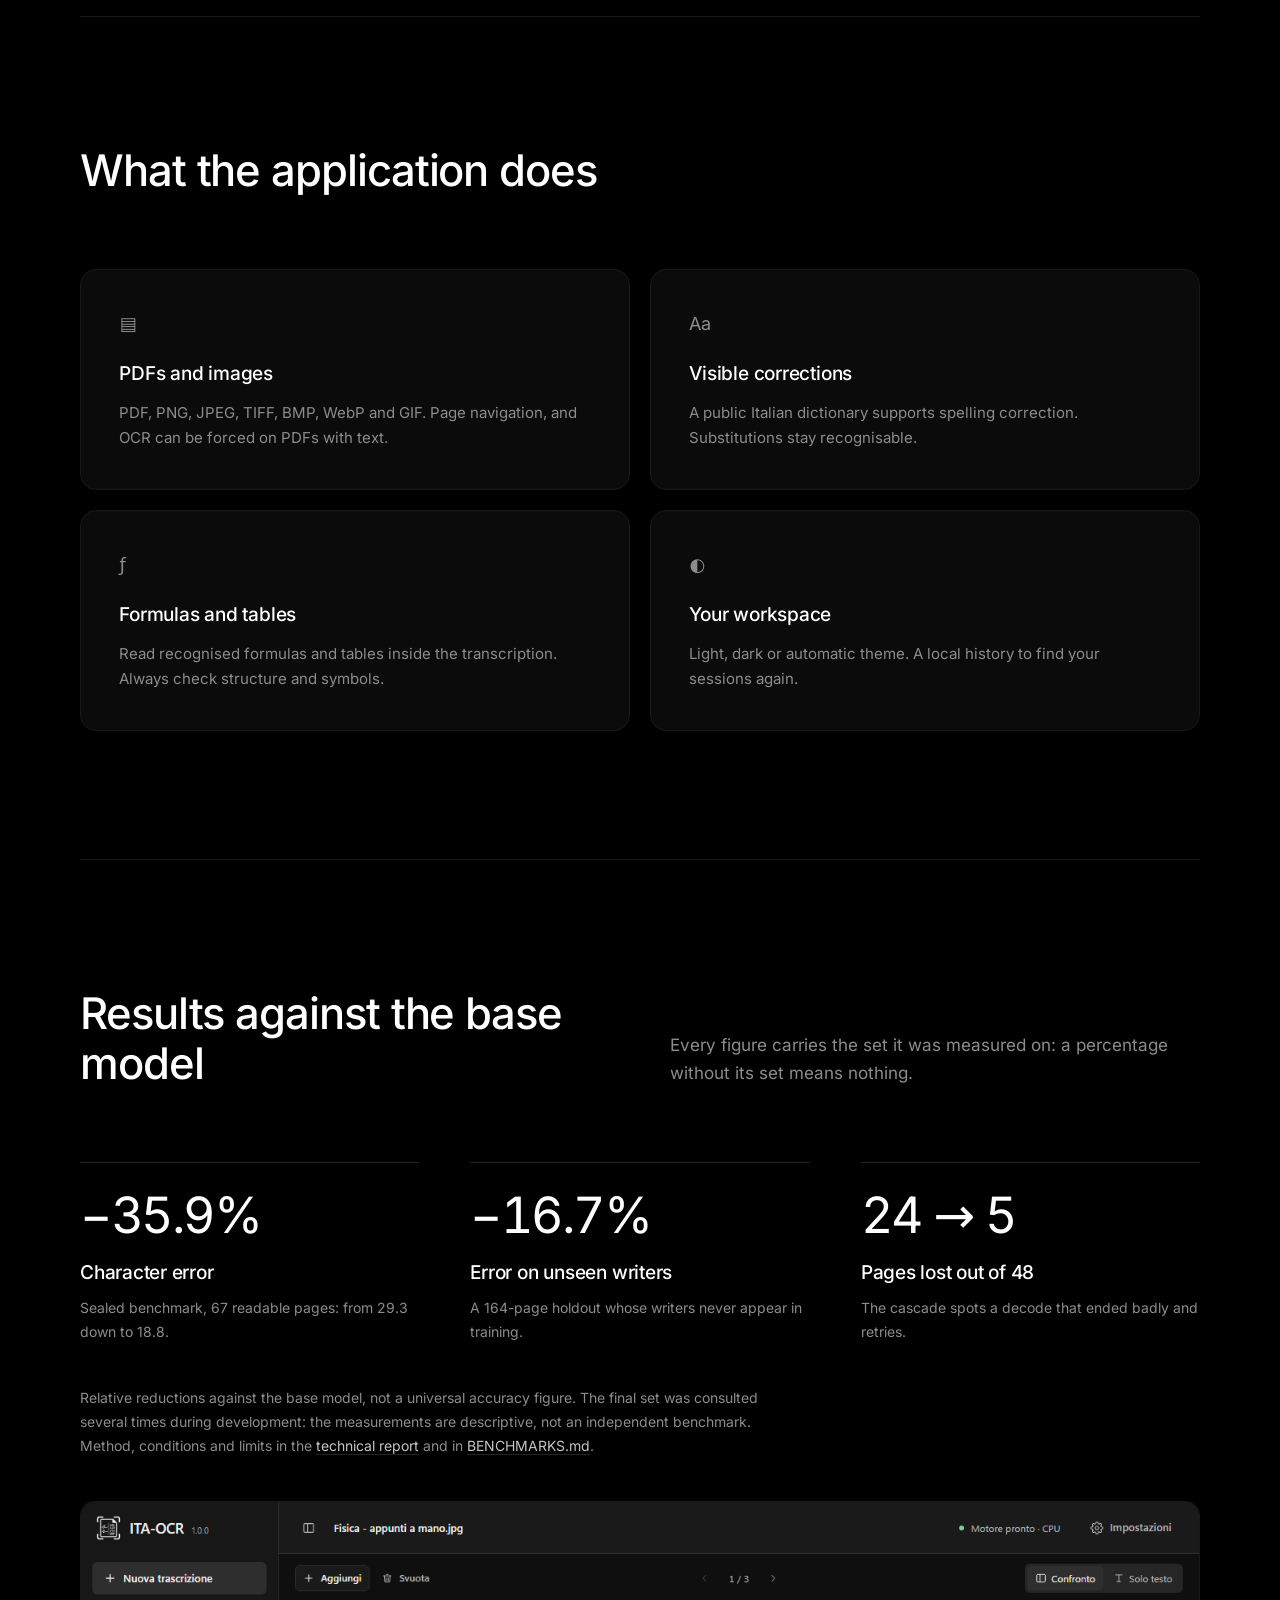
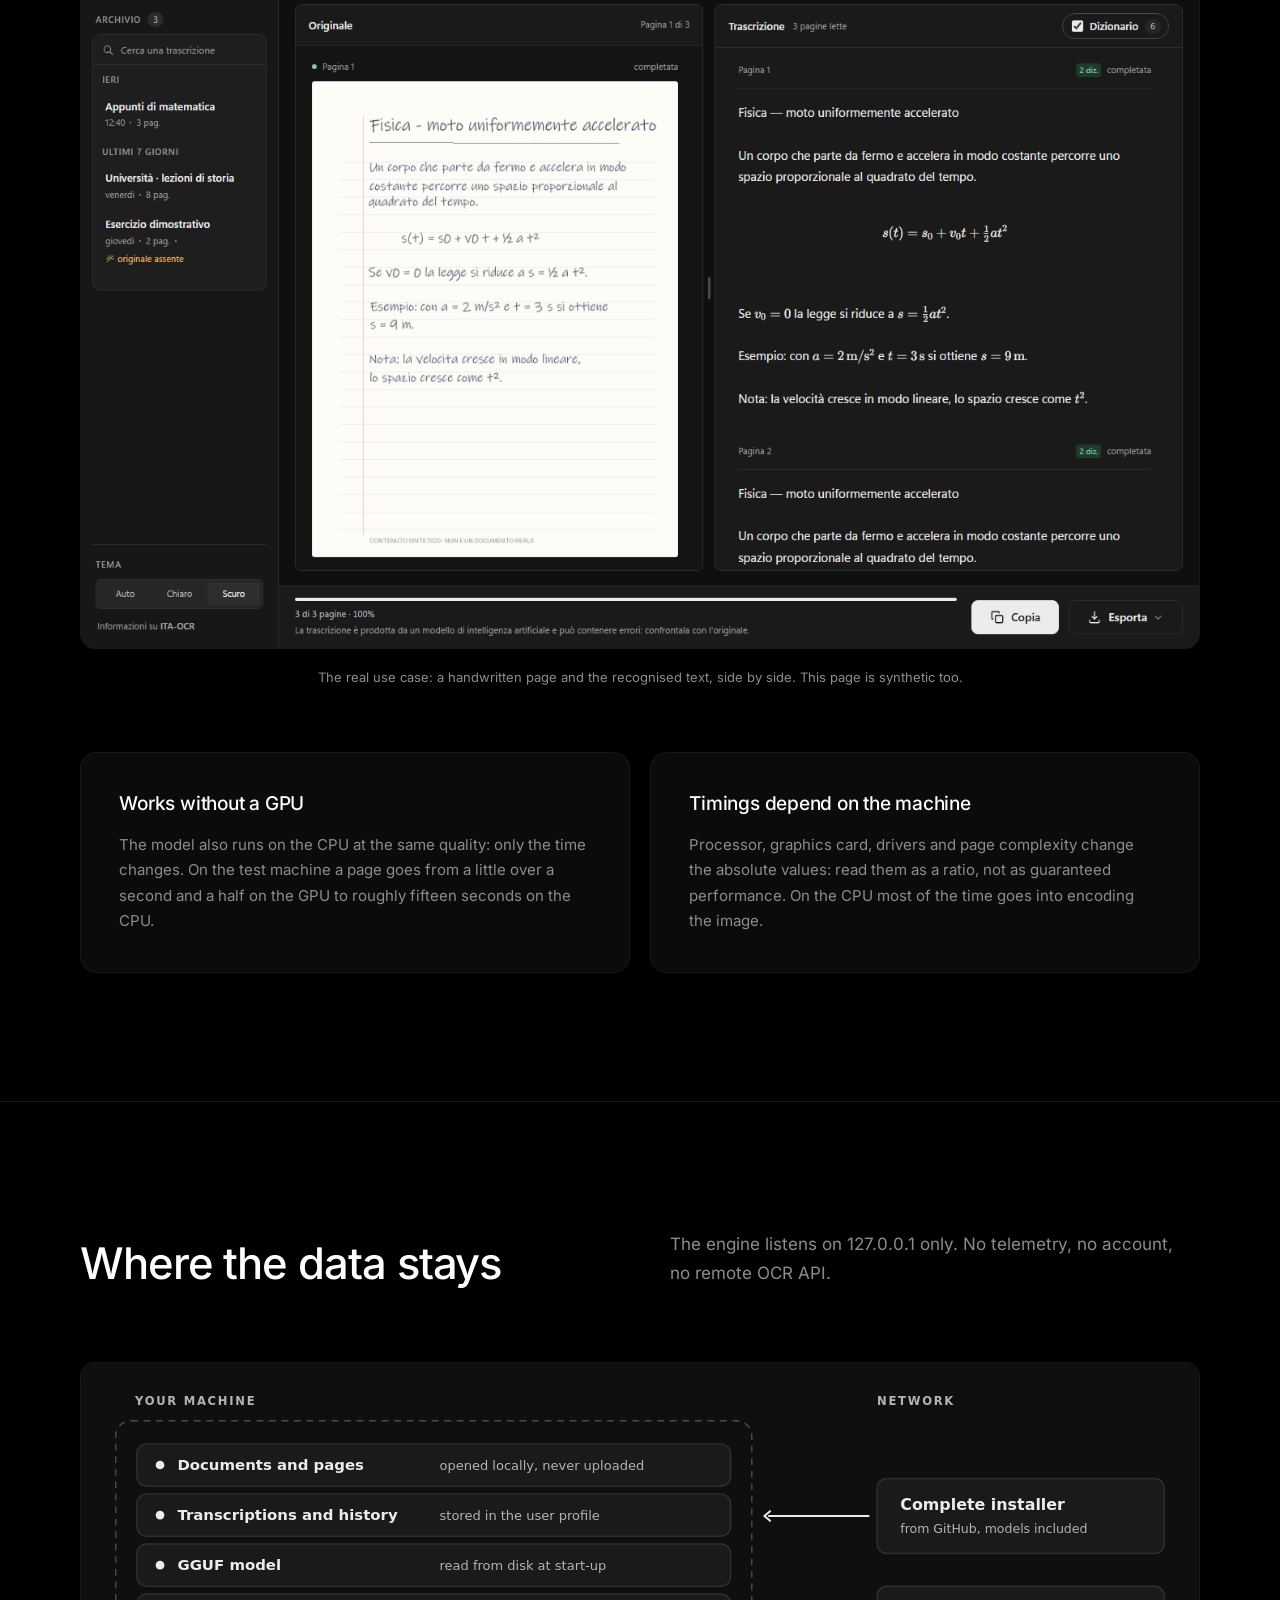
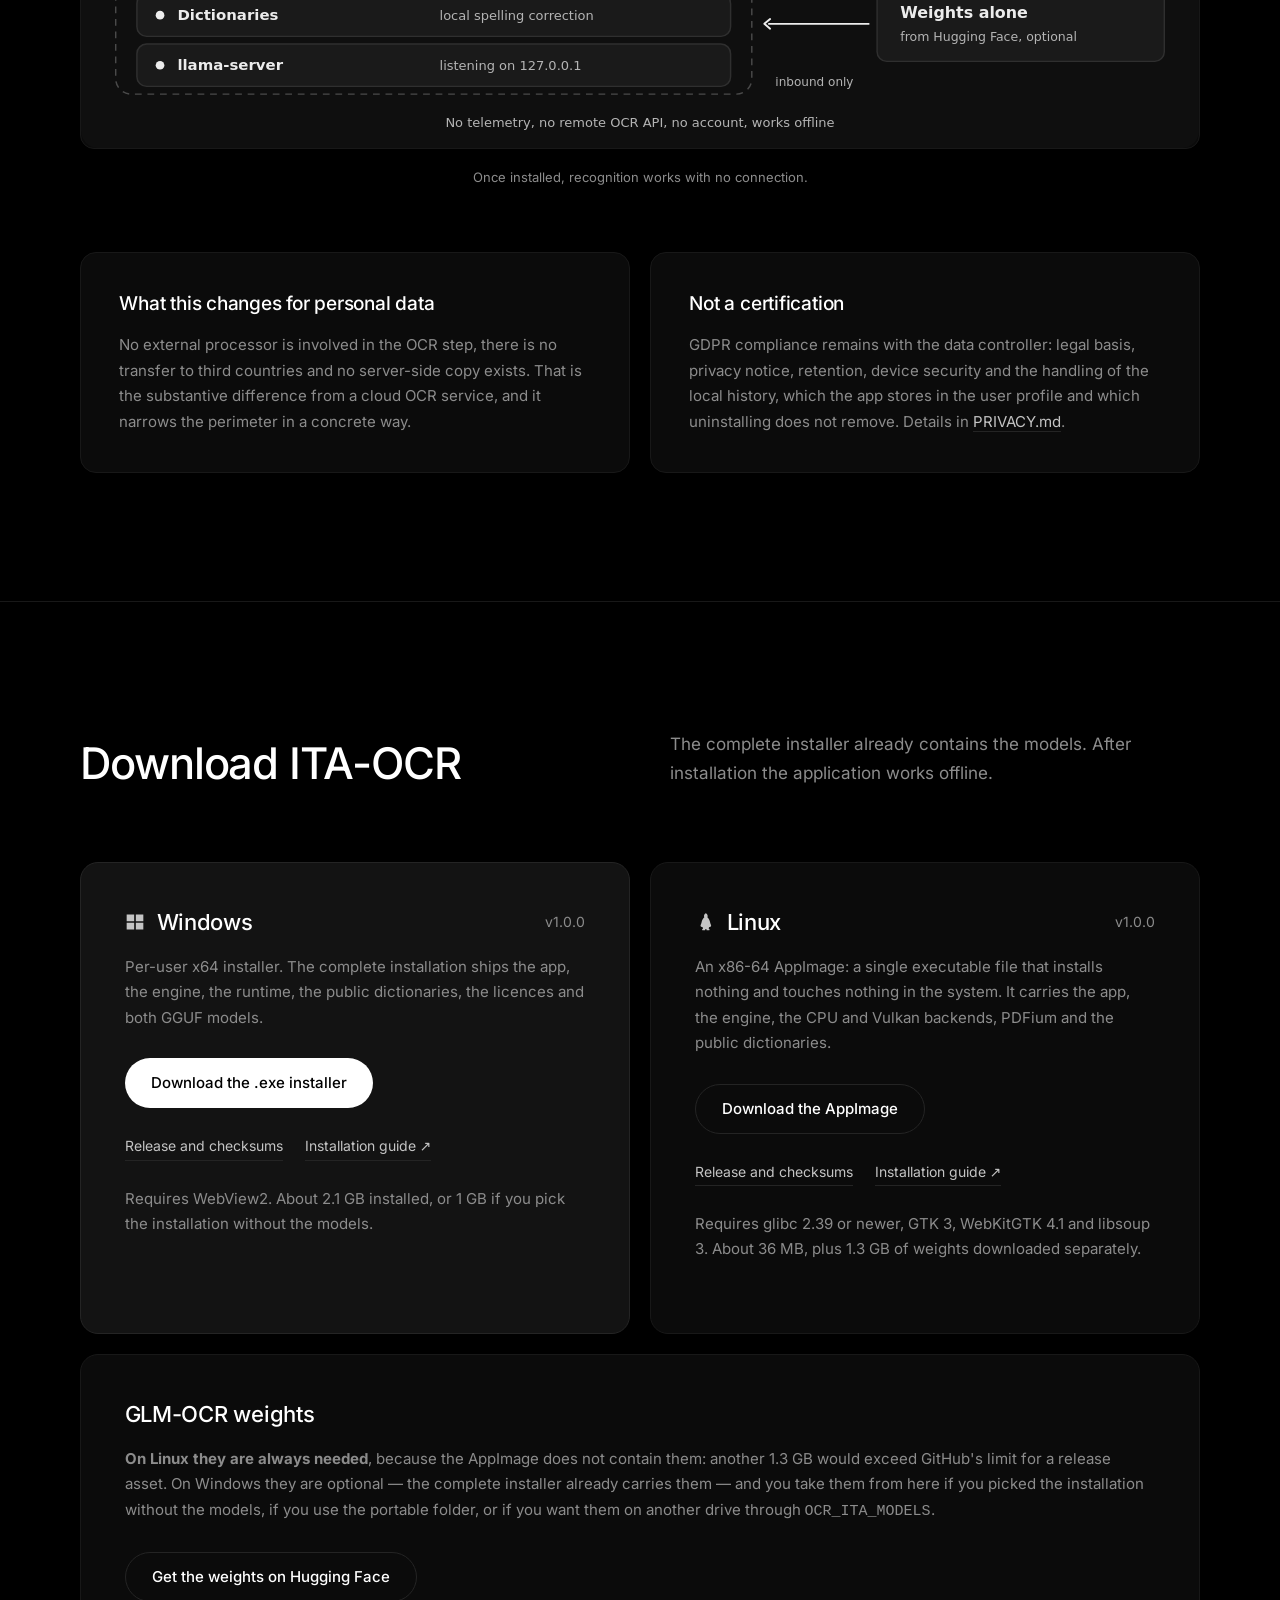
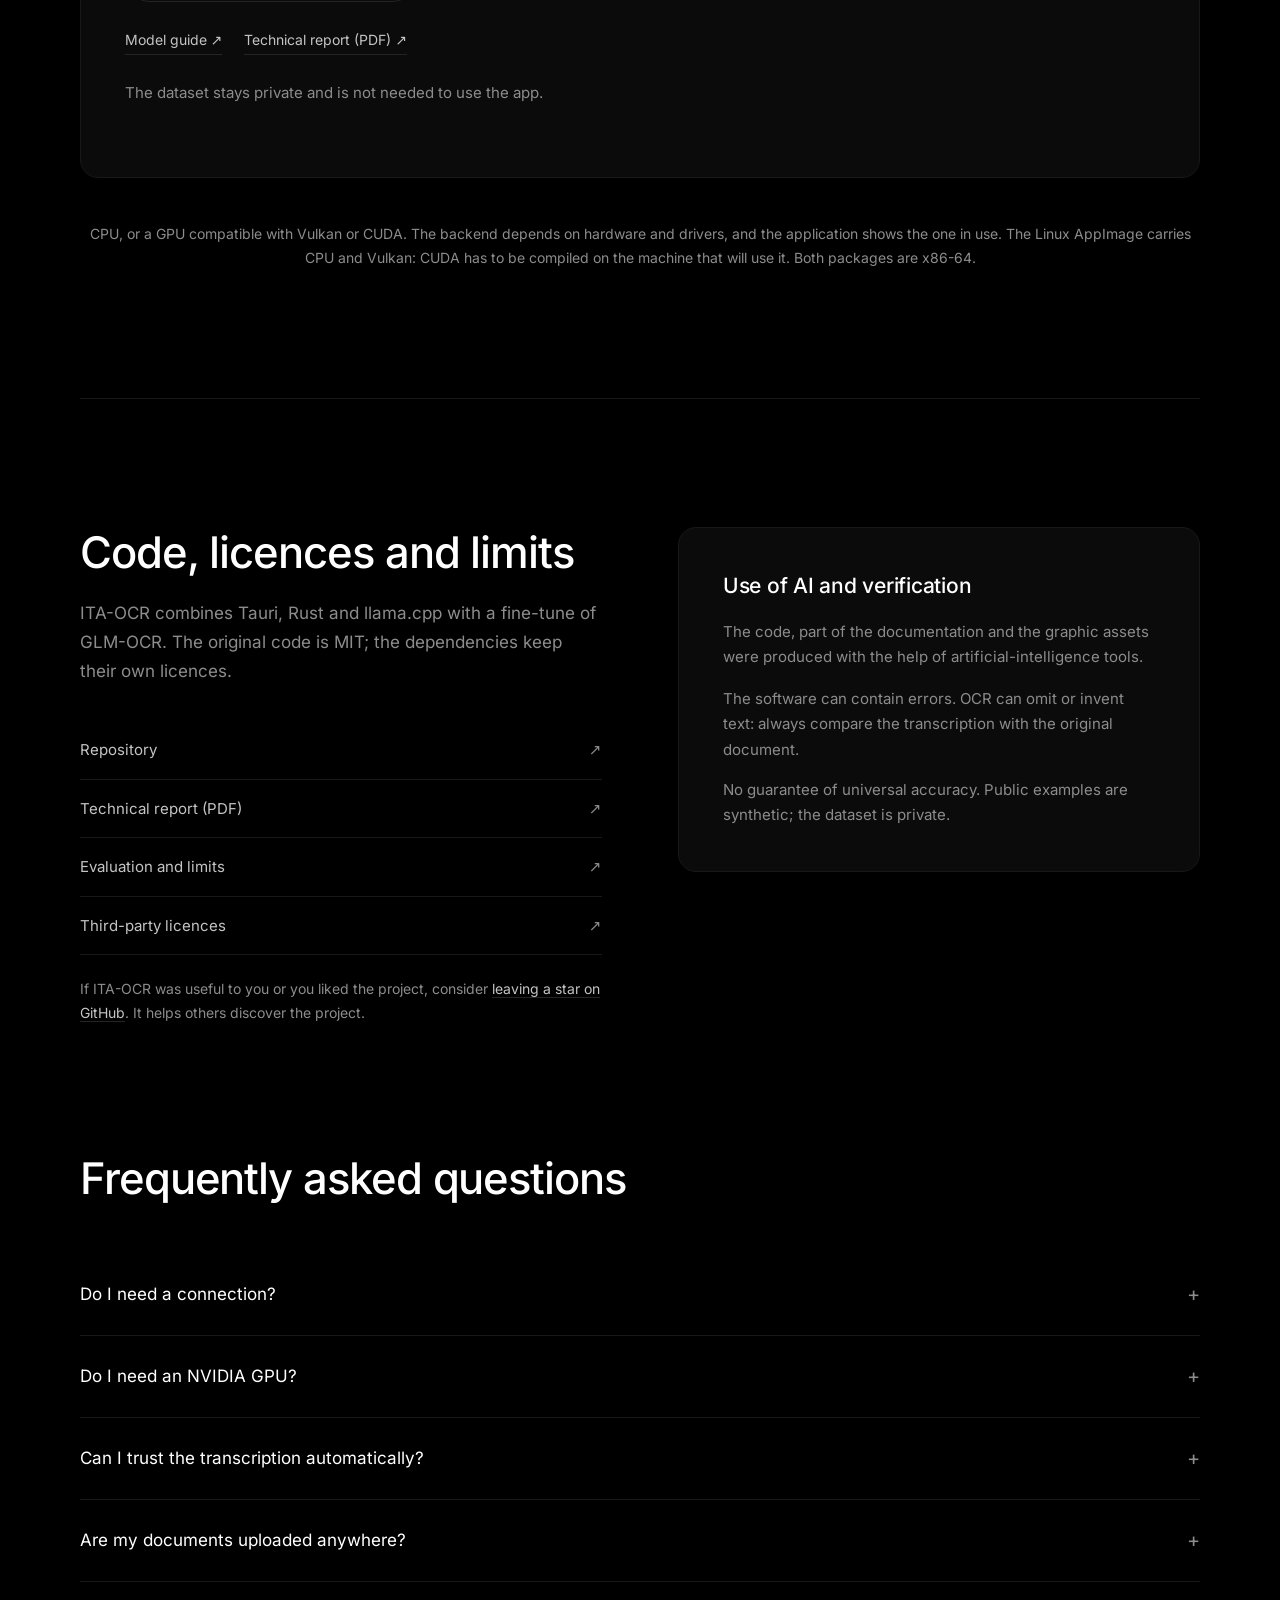
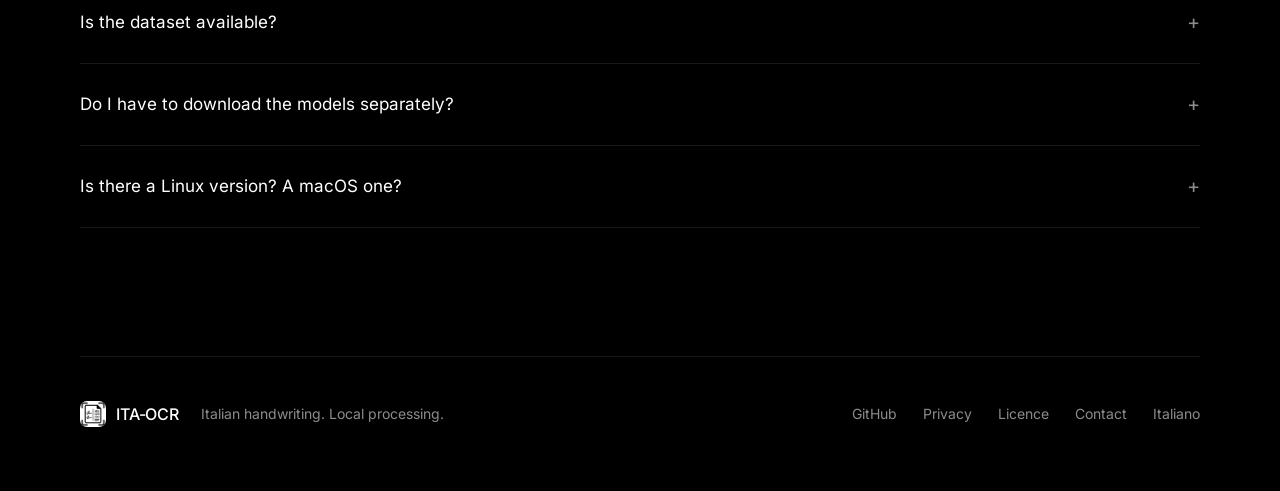
==== commit f25f61fb: "Mette Linux nel sito e nel README, con il report tecnico in evidenza Il sito aveva due schede di dow" ====
--- a/docs/en/index.html
+++ b/docs/en/index.html
@@ -22,7 +22,7 @@
   <header class="header">
     <a class="brand" href="#" aria-label="ITA-OCR, top"><img src="../assets/logo.png" width="38" height="38" alt="">ITA-OCR</a>
     <nav aria-label="Main navigation"><a href="#how-it-works">How it works</a><a href="#features">The app</a><a href="#results">Results</a><a href="#privacy">Privacy</a><a href="https://github.com/GioOtto/ITA-OCR">GitHub</a><a class="lingua" href="../" hreflang="it" lang="it">IT</a></nav>
-    <a class="button small" href="#download">Download for Windows</a>
+    <a class="button small" href="#download">Download</a>
   </header>
   <main id="content">
     <section class="hero wrap">
@@ -86,11 +86,12 @@
     <section class="section download-section" id="download"><div class="wrap">
       <div class="section-heading"><div><h2>Download ITA-OCR</h2></div><p>The complete installer already contains the models. After installation the application works offline.</p></div>
       <div class="download-grid"><article class="download-card primary"><div class="platform"><svg viewBox="0 0 24 24" aria-hidden="true"><path d="M2 3h9v8H2zm11 0h9v8h-9zM2 13h9v8H2zm11 0h9v8h-9z"/></svg><h3>Windows</h3><span class="version">v1.0.0</span></div><p>Per-user x64 installer. The complete installation ships the app, the engine, the runtime, the public dictionaries, the licences and both GGUF models.</p><a class="button" href="https://github.com/GioOtto/ITA-OCR/releases/latest/download/ITA-OCR-setup_v1.0.0.exe">Download the .exe installer</a><div class="download-links"><a href="https://github.com/GioOtto/ITA-OCR/releases/latest">Release and checksums</a><a href="https://github.com/GioOtto/ITA-OCR/blob/main/docs/en/INSTALL.md">Installation guide ↗</a></div><p class="fine-print">Requires WebView2. About 2.1 GB installed, or 1 GB if you pick the installation without the models.</p></article>
-      <article class="download-card"><h3>GLM-OCR weights (optional)</h3><p>The same two GGUF files the complete installer already carries. Take them from here if you picked the installation without the models, if you use the portable folder, or if you want them on another drive through <code>OCR_ITA_MODELS</code>.</p><a class="button outline" href="https://huggingface.co/ueuegio/ITA-OCR">Get the weights on Hugging Face</a><div class="download-links"><a href="https://github.com/GioOtto/ITA-OCR/blob/main/docs/en/MODEL.md">Model guide ↗</a><a href="https://github.com/GioOtto/ITA-OCR/blob/main/docs/assets/ITA-OCR-report-tecnico.pdf">Technical report (PDF) ↗</a></div><p class="fine-print">The dataset stays private and is not needed to use the app.</p></article></div>
-      <p class="system-note">CPU, or a GPU compatible with Vulkan or CUDA. The backend depends on hardware and drivers. This release ships Windows only.</p>
+      <article class="download-card"><div class="platform"><svg viewBox="0 0 24 24" aria-hidden="true"><path d="M12 1.6c1.8 0 3.2 1.5 3.2 3.3 0 .6-.1 1.1-.4 1.5 1.7 1.5 2.8 3.7 3.3 6 .2 1.1.5 2 1 2.8.7 1.2 0 2.5-1.4 2.8l-.5.1c-.2.5-.5.9-.9 1.3l1 1.4c.4.5 0 1.2-.6 1.2h-2.2c-.4 0-.8-.4-.8-.8v-.7c-.5.1-1 .1-1.4 0v.7c0 .4-.3.8-.8.8H9.3c-.6 0-1-.7-.6-1.2l1-1.4c-.4-.4-.7-.8-.9-1.3l-.5-.1c-1.4-.3-2.1-1.6-1.4-2.8.5-.8.8-1.7 1-2.8.5-2.3 1.6-4.5 3.3-6-.3-.4-.4-.9-.4-1.5 0-1.8 1.4-3.3 3.2-3.3z"/></svg><h3>Linux</h3><span class="version">v1.0.0</span></div><p>An x86-64 AppImage: a single executable file that installs nothing and touches nothing in the system. It carries the app, the engine, the CPU and Vulkan backends, PDFium and the public dictionaries.</p><a class="button outline" href="https://github.com/GioOtto/ITA-OCR/releases/latest/download/ITA-OCR-v1.0.0-x86_64.AppImage">Download the AppImage</a><div class="download-links"><a href="https://github.com/GioOtto/ITA-OCR/releases/latest">Release and checksums</a><a href="https://github.com/GioOtto/ITA-OCR/blob/main/docs/en/INSTALL-LINUX.md">Installation guide ↗</a></div><p class="fine-print">Requires glibc 2.39 or newer, GTK 3, WebKitGTK 4.1 and libsoup 3. About 36 MB, plus 1.3 GB of weights downloaded separately.</p></article>
+      <article class="download-card larga"><h3>GLM-OCR weights</h3><p><strong>On Linux they are always needed</strong>, because the AppImage does not contain them: another 1.3 GB would exceed GitHub's limit for a release asset. On Windows they are optional — the complete installer already carries them — and you take them from here if you picked the installation without the models, if you use the portable folder, or if you want them on another drive through <code>OCR_ITA_MODELS</code>.</p><a class="button outline" href="https://huggingface.co/ueuegio/ITA-OCR">Get the weights on Hugging Face</a><div class="download-links"><a href="https://github.com/GioOtto/ITA-OCR/blob/main/docs/en/MODEL.md">Model guide ↗</a><a href="https://github.com/GioOtto/ITA-OCR/blob/main/docs/assets/ITA-OCR-report-tecnico.pdf">Technical report (PDF) ↗</a></div><p class="fine-print">The dataset stays private and is not needed to use the app.</p></article></div>
+      <p class="system-note">CPU, or a GPU compatible with Vulkan or CUDA. The backend depends on hardware and drivers, and the application shows the one in use. The Linux AppImage carries CPU and Vulkan: CUDA has to be compiled on the machine that will use it. Both packages are x86-64.</p>
     </div></section>
     <section class="section wrap research"><div><h2>Code, licences and limits</h2><p>ITA-OCR combines Tauri, Rust and llama.cpp with a fine-tune of GLM-OCR. The original code is MIT; the dependencies keep their own licences.</p><div class="resource-links"><a href="https://github.com/GioOtto/ITA-OCR">Repository <span>↗</span></a><a href="https://github.com/GioOtto/ITA-OCR/blob/main/docs/assets/ITA-OCR-report-tecnico.pdf">Technical report (PDF) <span>↗</span></a><a href="https://github.com/GioOtto/ITA-OCR/blob/main/docs/en/BENCHMARKS.md">Evaluation and limits <span>↗</span></a><a href="https://github.com/GioOtto/ITA-OCR/blob/main/docs/en/THIRD-PARTY.md">Third-party licences <span>↗</span></a></div><p class="stella">If ITA-OCR was useful to you or you liked the project, consider <a href="https://github.com/GioOtto/ITA-OCR">leaving a star on GitHub</a>. It helps others discover the project.</p></div><aside class="caveat"><h3>Use of AI and verification</h3><p>The code, part of the documentation and the graphic assets were produced with the help of artificial-intelligence tools.</p><p>The software can contain errors. OCR can omit or invent text: always compare the transcription with the original document.</p><p class="fine-print">No guarantee of universal accuracy. Public examples are synthetic; the dataset is private.</p></aside></section>
-    <section class="faq wrap"><h2>Frequently asked questions</h2><details><summary>Do I need a connection?</summary><p>To download the installer, yes. After that, no: recognition runs locally and the app works offline.</p></details><details><summary>Do I need an NVIDIA GPU?</summary><p>No. The engine can use Vulkan on compatible GPUs, or the CPU. CUDA is an option for NVIDIA hardware. Performance depends on the configuration.</p></details><details><summary>Can I trust the transcription automatically?</summary><p>No. Difficult handwriting, formulas and complex layouts can cause errors. The interface puts the result next to the original precisely to make checking easy.</p></details><details><summary>Are my documents uploaded anywhere?</summary><p>No. Recognition happens on your machine and the engine listens on the loopback address only. The network is used to download the installer, once.</p></details><details><summary>Is the dataset available?</summary><p>No. The dataset stays private and is part of no download. The code is on GitHub and the weights are also on Hugging Face; the dataset is nowhere.</p></details><details><summary>Do I have to download the models separately?</summary><p>Not with the complete installation: both GGUF files are already inside the installer and the app finds them by itself on first start. You only need them separately if you pick the lightweight installation, if you use the portable folder, or if you would rather keep them elsewhere.</p></details></section>
+    <section class="faq wrap"><h2>Frequently asked questions</h2><details><summary>Do I need a connection?</summary><p>To download the installer, yes. After that, no: recognition runs locally and the app works offline.</p></details><details><summary>Do I need an NVIDIA GPU?</summary><p>No. The engine can use Vulkan on compatible GPUs, or the CPU. CUDA is an option for NVIDIA hardware. Performance depends on the configuration.</p></details><details><summary>Can I trust the transcription automatically?</summary><p>No. Difficult handwriting, formulas and complex layouts can cause errors. The interface puts the result next to the original precisely to make checking easy.</p></details><details><summary>Are my documents uploaded anywhere?</summary><p>No. Recognition happens on your machine and the engine listens on the loopback address only. The network is used to download the installer, once.</p></details><details><summary>Is the dataset available?</summary><p>No. The dataset stays private and is part of no download. The code is on GitHub and the weights are also on Hugging Face; the dataset is nowhere.</p></details><details><summary>Do I have to download the models separately?</summary><p>On Windows, not with the complete installation: both GGUF files are already inside the installer and the app finds them by itself on first start. You need them separately if you pick the lightweight installation, if you use the portable folder, or if you would rather keep them elsewhere. On Linux they are always needed: the AppImage does not contain them, and they go in a <code>models</code> folder next to it.</p></details><details><summary>Is there a Linux version? A macOS one?</summary><p>For Linux, yes: an x86-64 AppImage that installs nothing and touches nothing in the system. It needs glibc 2.39 or newer and the GTK 3, WebKitGTK 4.1 and libsoup 3 libraries from your distribution. For macOS, no, and none is planned.</p></details></section>
   </main>
   <footer class="footer wrap"><a class="brand" href="#"><img src="../assets/logo.png" alt="" width="32" height="32">ITA-OCR</a><p>Italian handwriting. Local processing.</p><nav aria-label="Resources"><a href="https://github.com/GioOtto/ITA-OCR">GitHub</a><a href="https://github.com/GioOtto/ITA-OCR/blob/main/docs/en/PRIVACY.md">Privacy</a><a href="https://github.com/GioOtto/ITA-OCR/blob/main/LICENSE">Licence</a><a href="mailto:giorgio.ottoboni@proton.me">Contact</a><a href="../" hreflang="it" lang="it">Italiano</a></nav></footer>
 </body>
--- a/docs/style.css
+++ b/docs/style.css
@@ -177,6 +177,8 @@
 .download-card > h3 { font-size: 22px; margin-bottom: 16px; }
 .download-card > p { color: var(--tenue); font-size: 15px; margin-bottom: 28px; }
 .download-card .button { align-self: flex-start; }
+/* I pesi non sono una piattaforma: stanno sotto le due, per intero. */
+.download-card.larga { grid-column: 1 / -1; }
 .download-links { display: flex; flex-wrap: wrap; gap: 22px; margin-top: 26px; }
 .download-links a { font-size: 14px; color: var(--chiaro); border-bottom: 1px solid var(--linea); padding-bottom: 2px; }
 .download-links a:hover { color: var(--testo); }
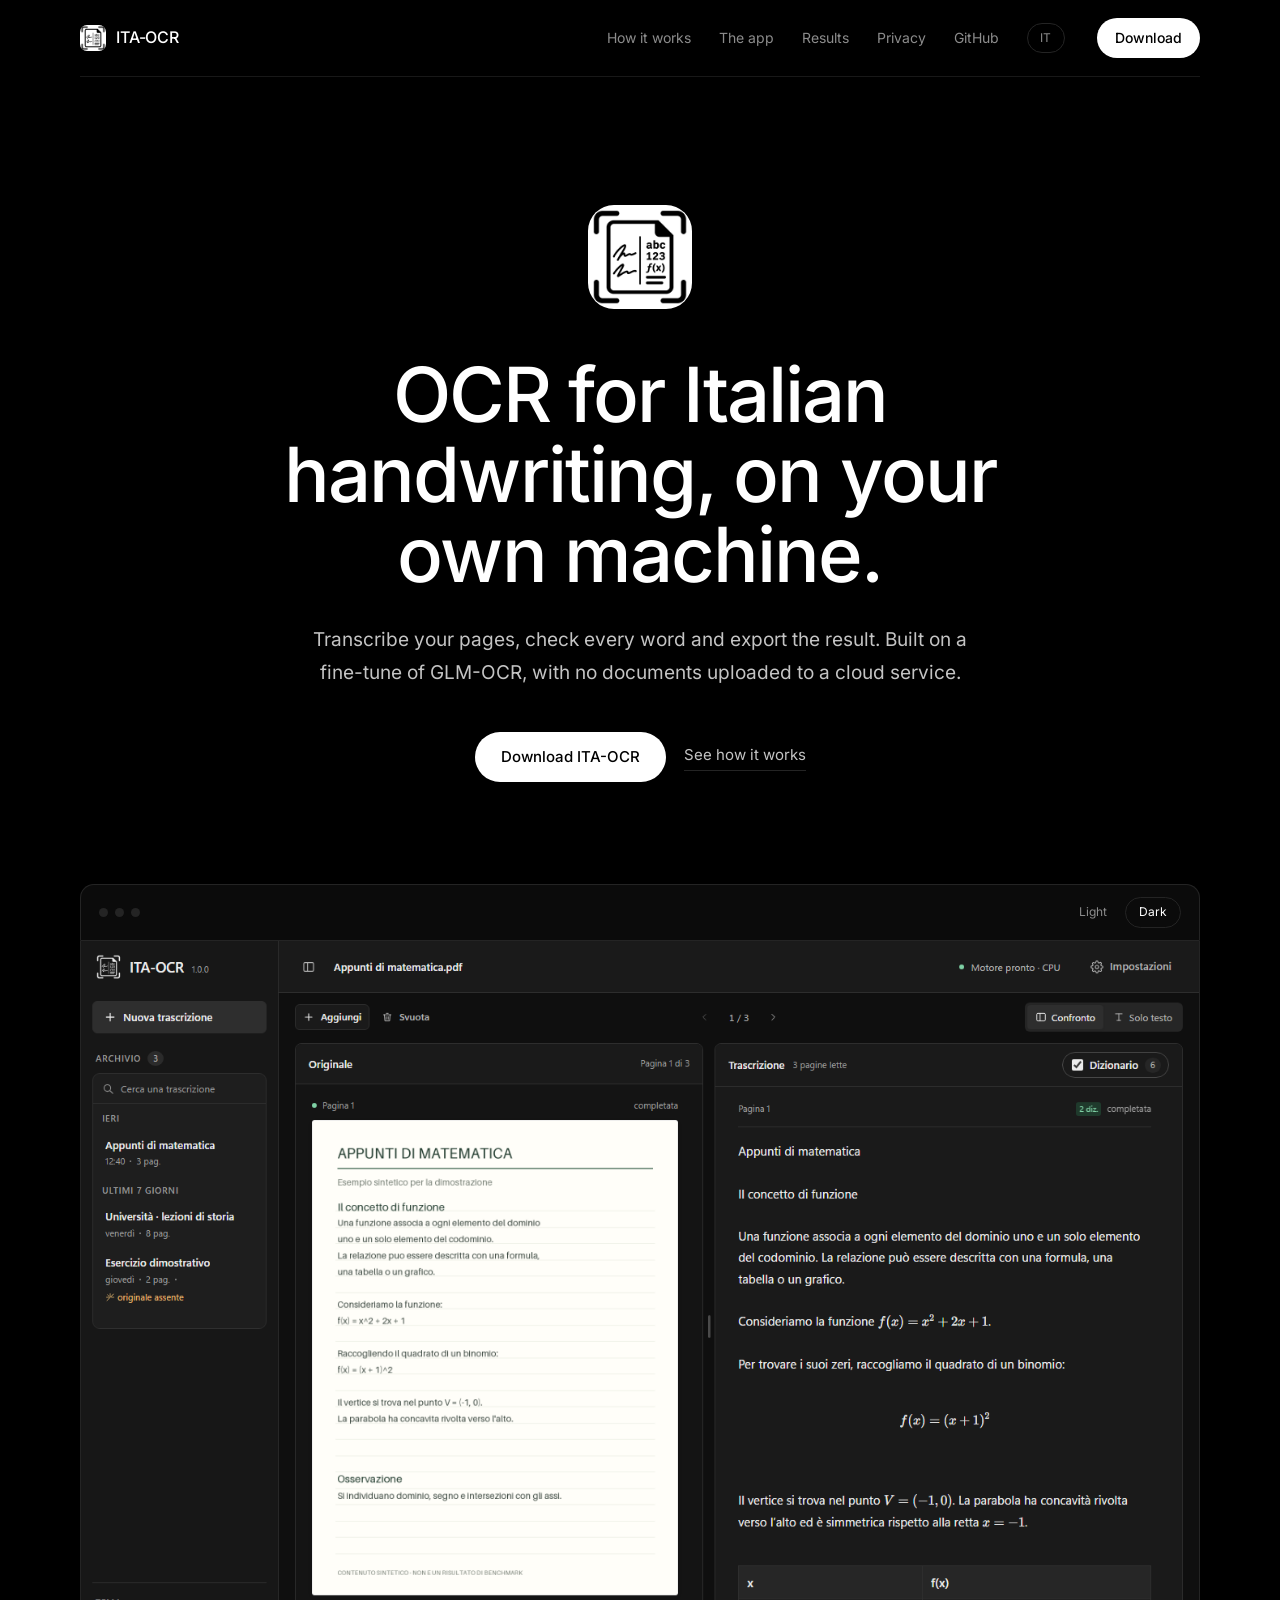
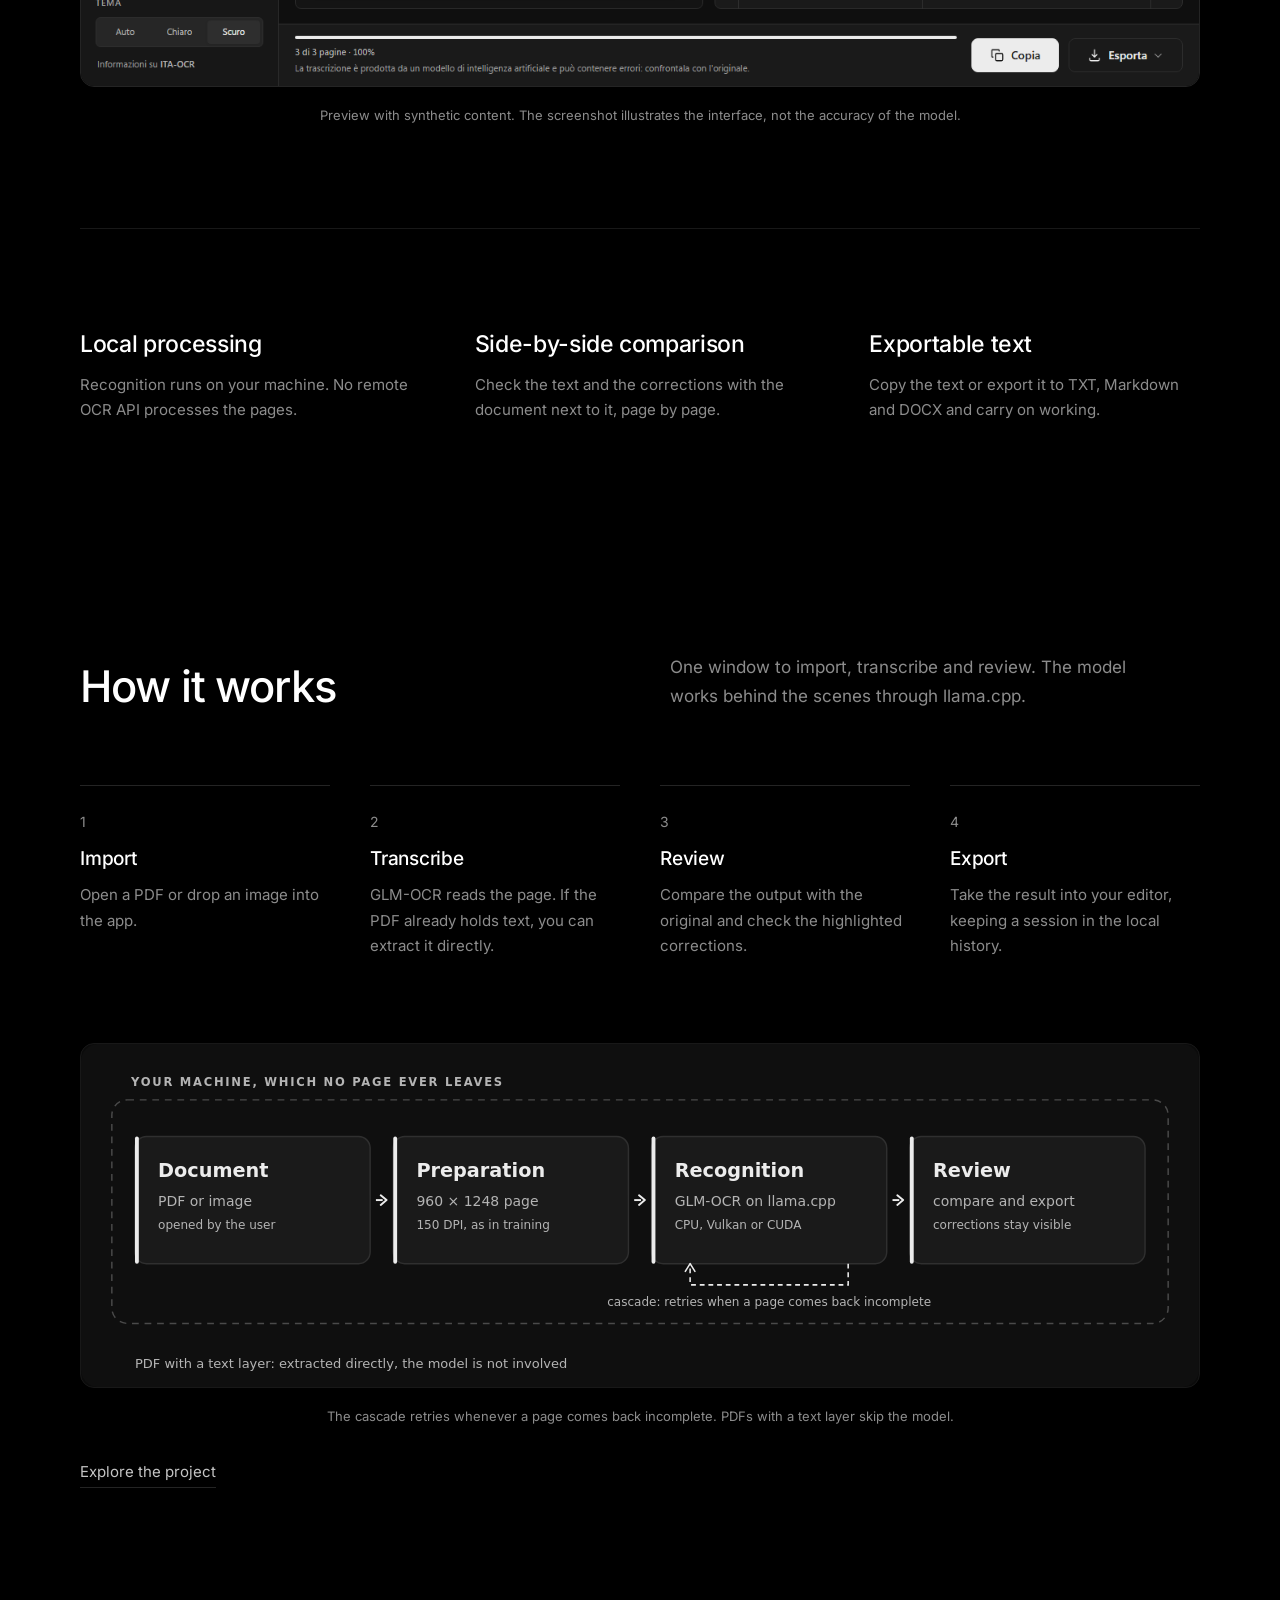
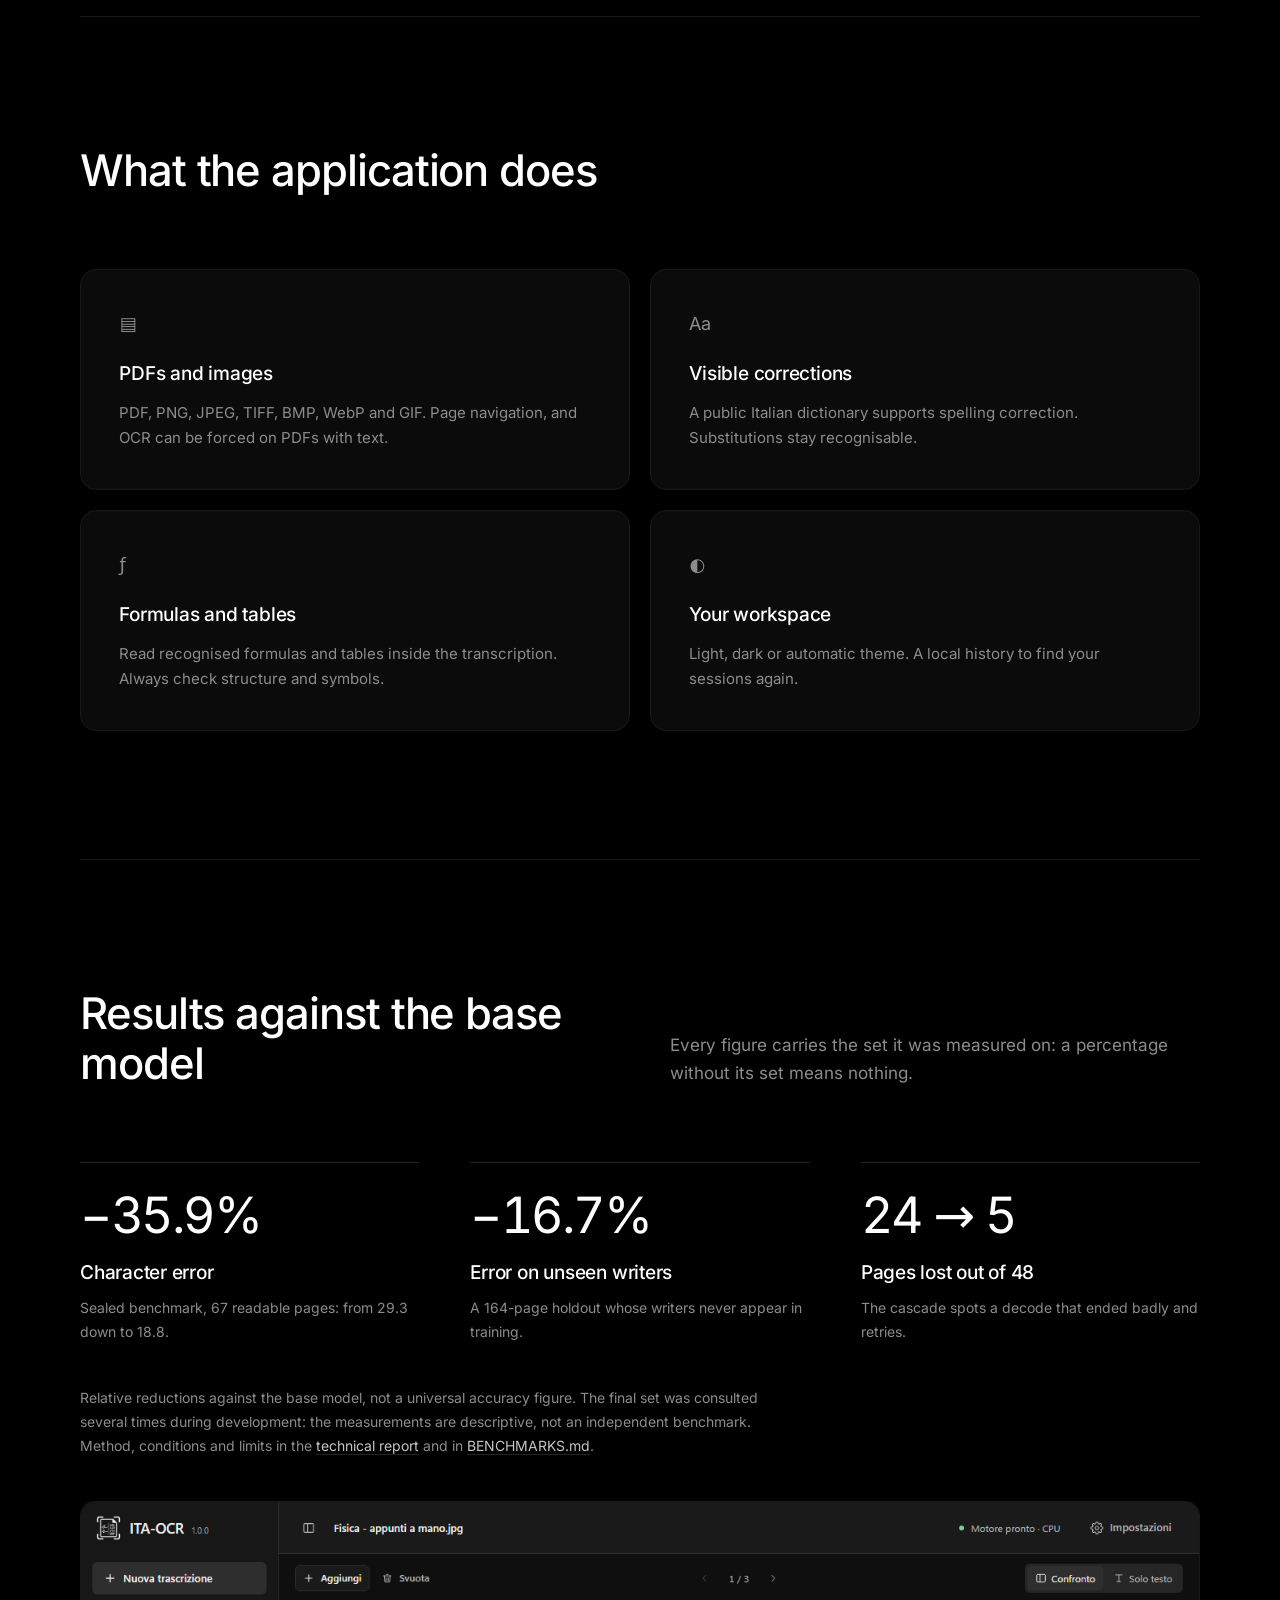
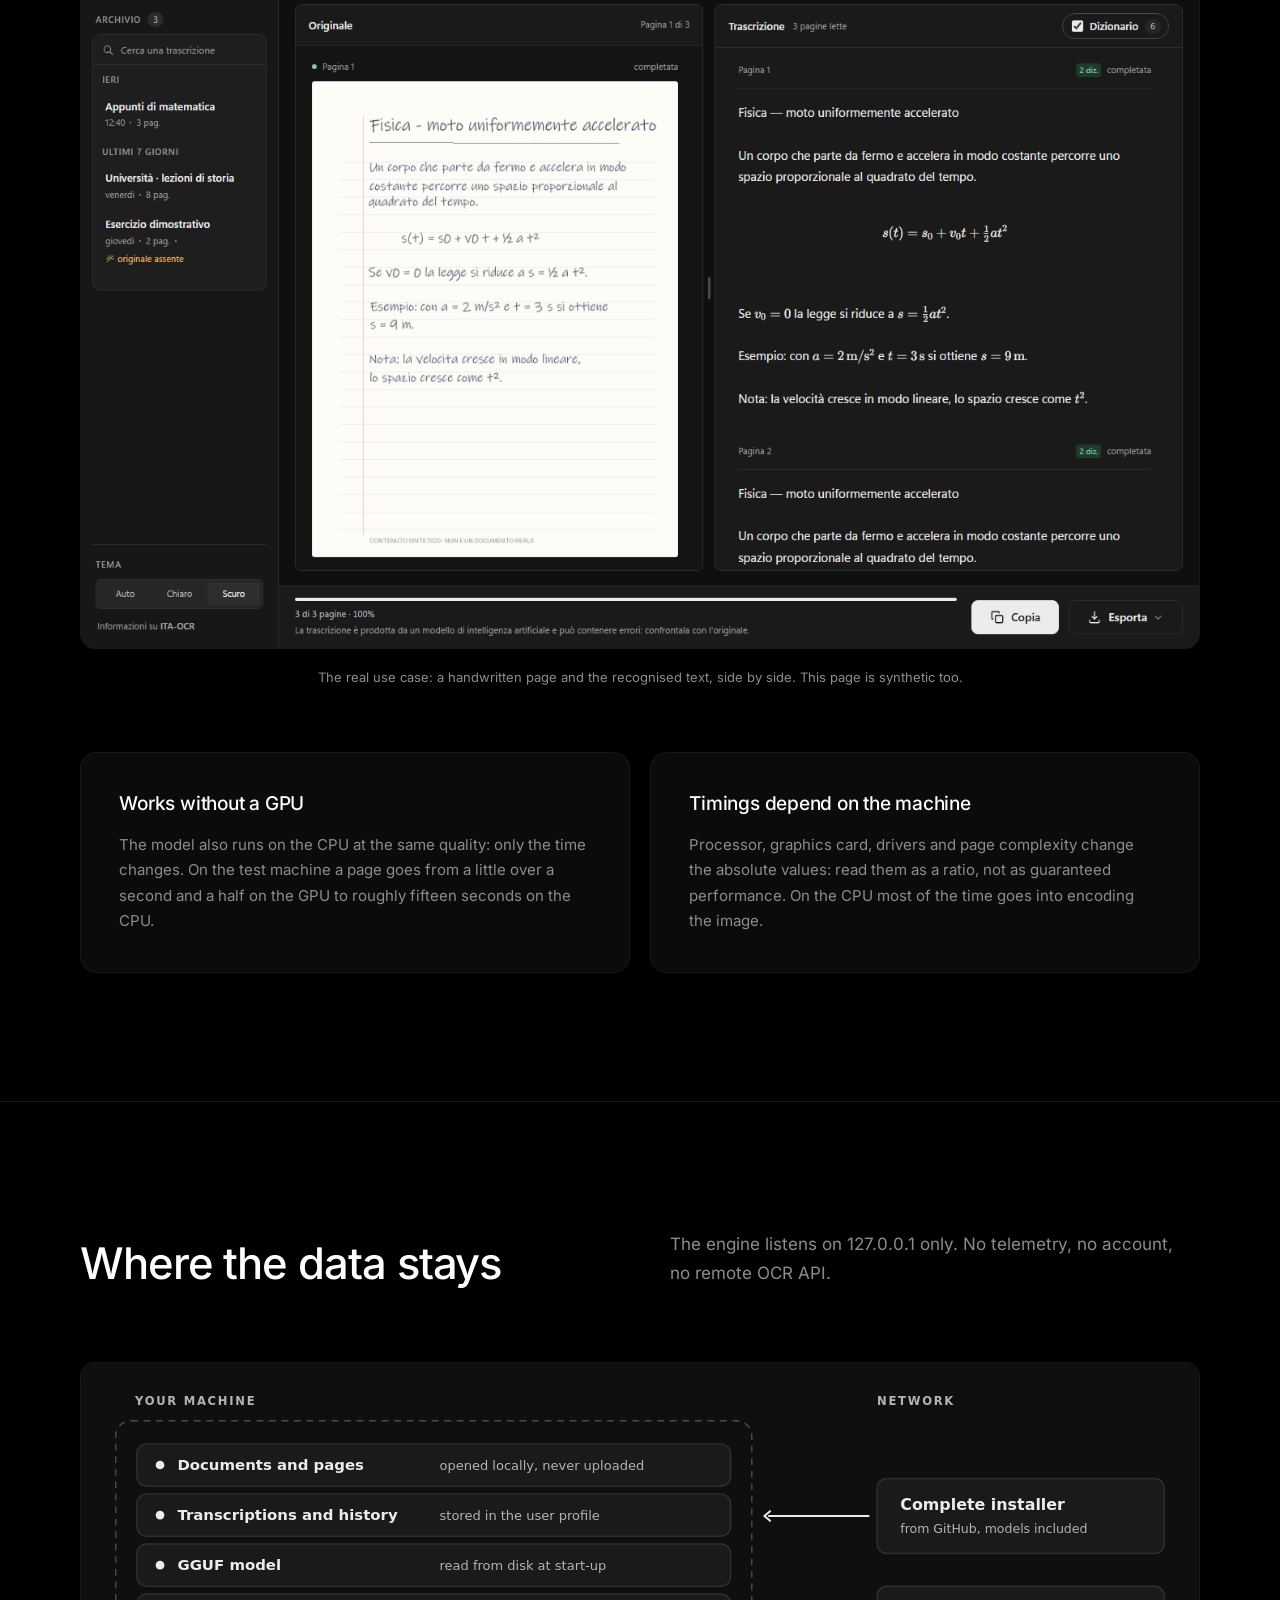
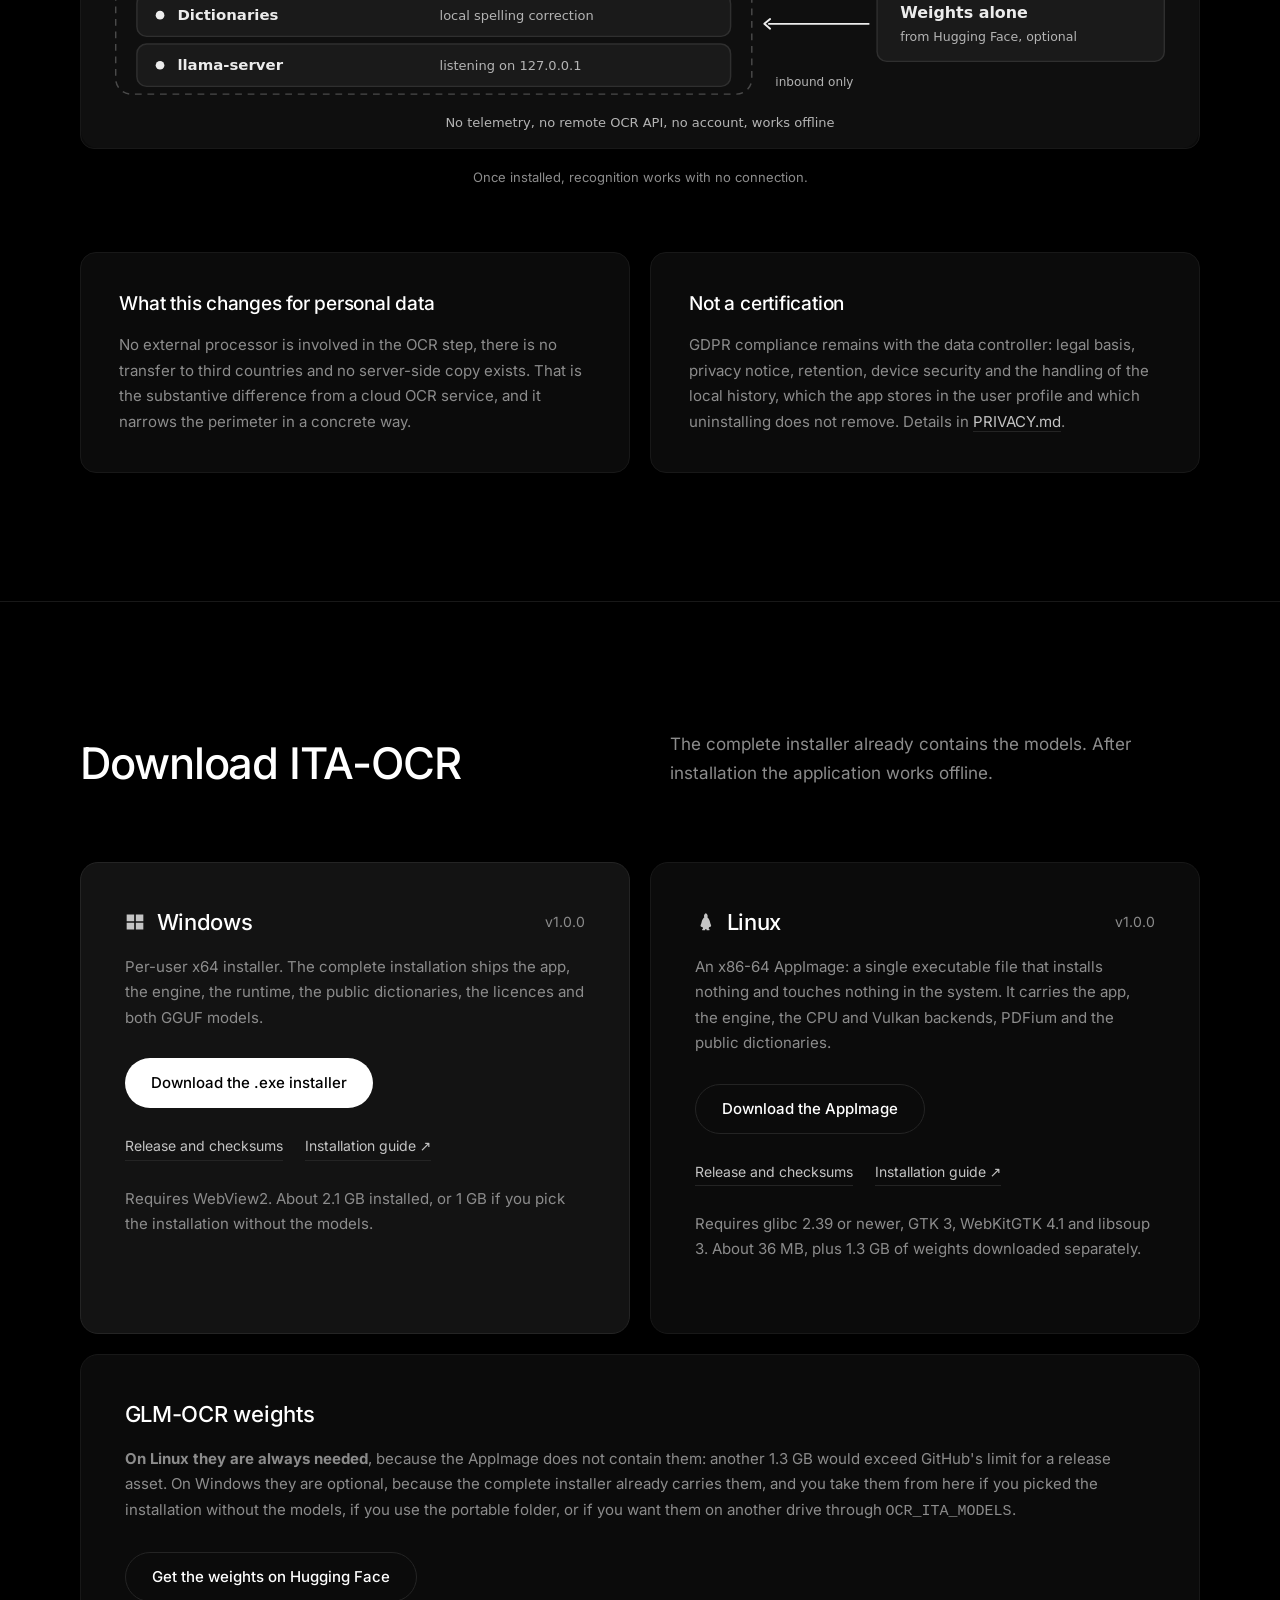
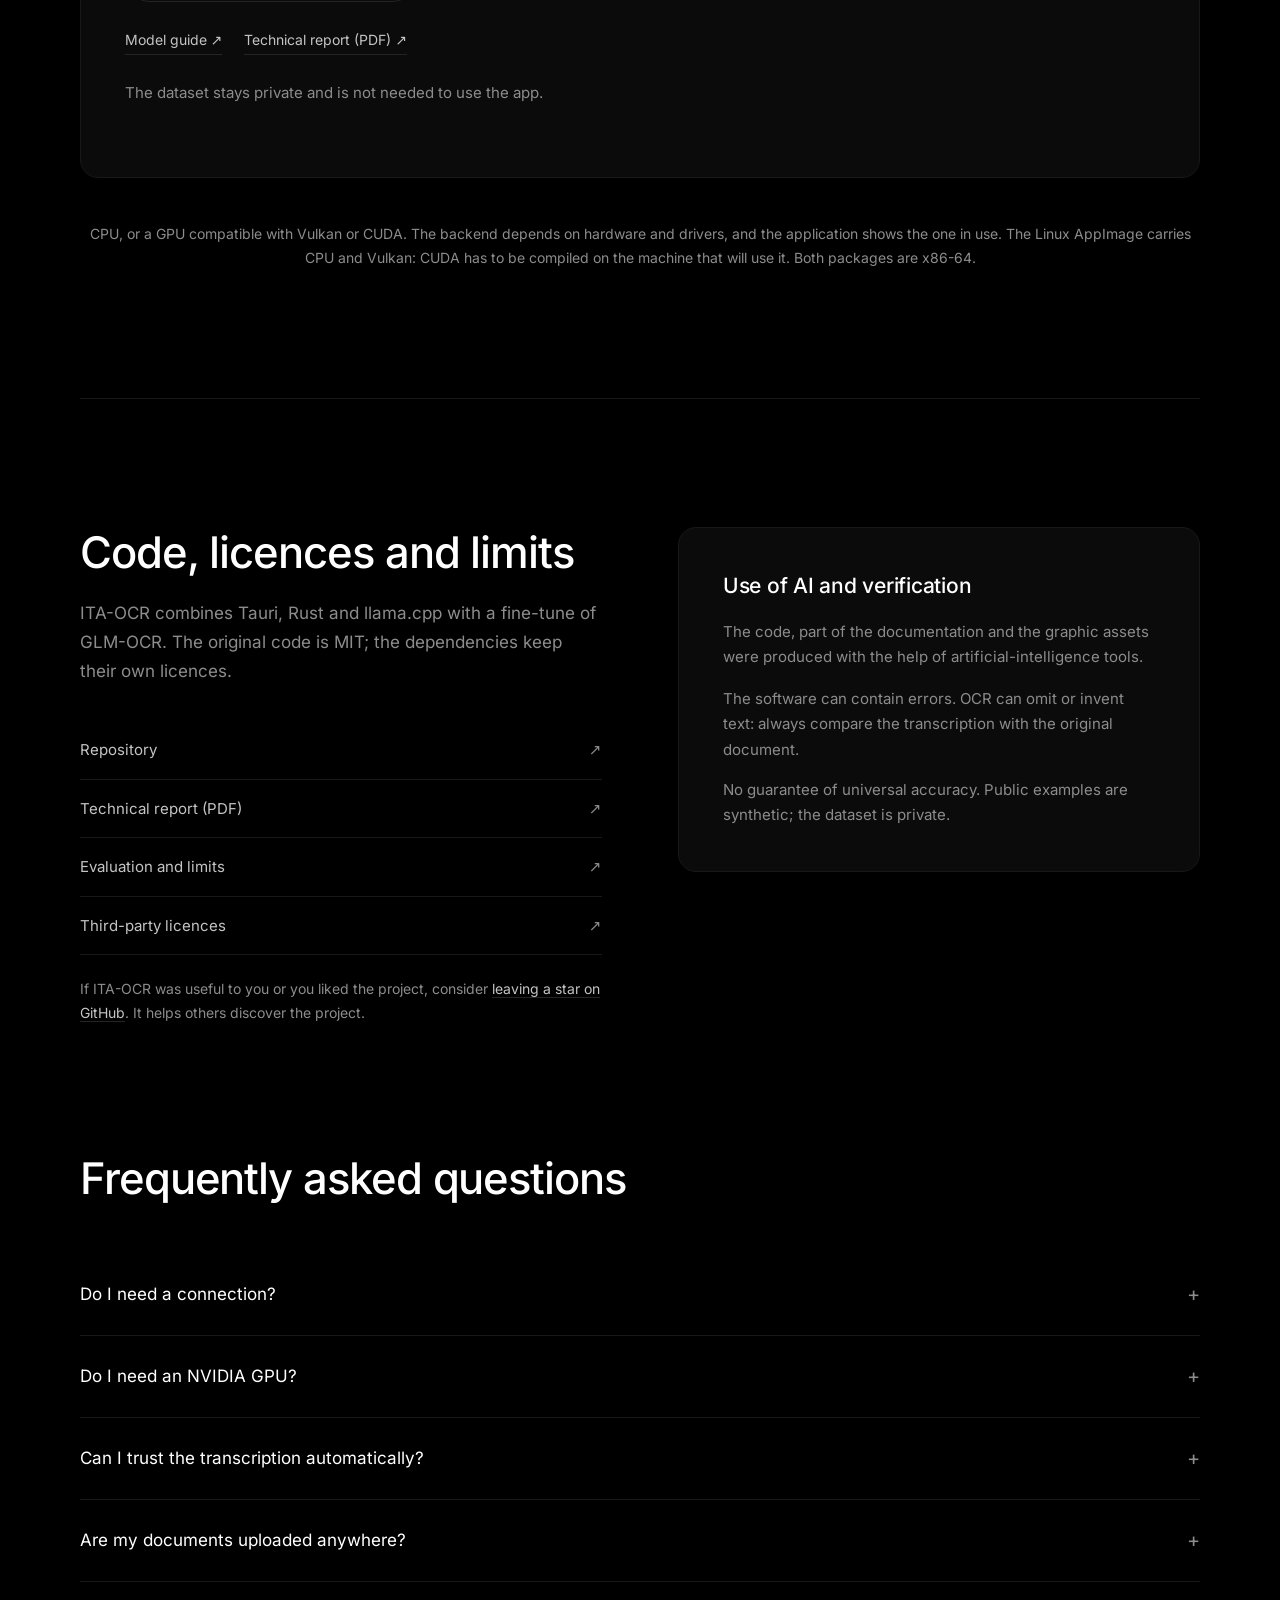
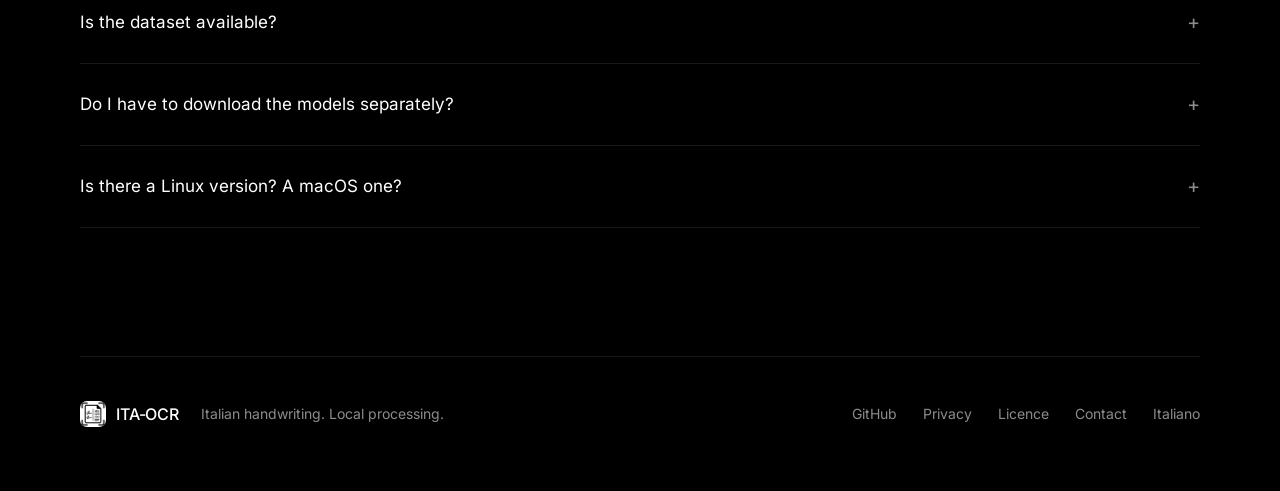
==== commit c3226475: "Toglie i trattini lunghi da testi, documentazione e sito Riscritte le frasi che li usavano, non sost" ====
--- a/docs/en/index.html
+++ b/docs/en/index.html
@@ -5,7 +5,7 @@
   <meta name="viewport" content="width=device-width, initial-scale=1">
   <meta name="description" content="ITA-OCR transcribes Italian handwriting on your own machine. Windows app, local inference with GLM-OCR, side-by-side review and export.">
   <meta name="theme-color" content="#000000">
-  <meta property="og:title" content="ITA-OCR — OCR for Italian handwriting">
+  <meta property="og:title" content="ITA-OCR: OCR for Italian handwriting">
   <meta property="og:description" content="OCR for Italian handwriting. Local processing, side-by-side review and a Windows download.">
   <meta property="og:image" content="https://GioOtto.github.io/ITA-OCR/assets/social.png">
   <meta property="og:type" content="website">
@@ -14,7 +14,7 @@
   <link rel="alternate" hreflang="en" href="https://GioOtto.github.io/ITA-OCR/en/">
   <link rel="icon" type="image/png" href="../assets/logo.png">
   <link rel="stylesheet" href="../style.css">
-  <title>ITA-OCR — OCR for Italian handwriting</title>
+  <title>ITA-OCR: OCR for Italian handwriting</title>
   <script src="../site.js" defer></script>
 </head>
 <body>
@@ -87,7 +87,7 @@
       <div class="section-heading"><div><h2>Download ITA-OCR</h2></div><p>The complete installer already contains the models. After installation the application works offline.</p></div>
       <div class="download-grid"><article class="download-card primary"><div class="platform"><svg viewBox="0 0 24 24" aria-hidden="true"><path d="M2 3h9v8H2zm11 0h9v8h-9zM2 13h9v8H2zm11 0h9v8h-9z"/></svg><h3>Windows</h3><span class="version">v1.0.0</span></div><p>Per-user x64 installer. The complete installation ships the app, the engine, the runtime, the public dictionaries, the licences and both GGUF models.</p><a class="button" href="https://github.com/GioOtto/ITA-OCR/releases/latest/download/ITA-OCR-setup_v1.0.0.exe">Download the .exe installer</a><div class="download-links"><a href="https://github.com/GioOtto/ITA-OCR/releases/latest">Release and checksums</a><a href="https://github.com/GioOtto/ITA-OCR/blob/main/docs/en/INSTALL.md">Installation guide ↗</a></div><p class="fine-print">Requires WebView2. About 2.1 GB installed, or 1 GB if you pick the installation without the models.</p></article>
       <article class="download-card"><div class="platform"><svg viewBox="0 0 24 24" aria-hidden="true"><path d="M12 1.6c1.8 0 3.2 1.5 3.2 3.3 0 .6-.1 1.1-.4 1.5 1.7 1.5 2.8 3.7 3.3 6 .2 1.1.5 2 1 2.8.7 1.2 0 2.5-1.4 2.8l-.5.1c-.2.5-.5.9-.9 1.3l1 1.4c.4.5 0 1.2-.6 1.2h-2.2c-.4 0-.8-.4-.8-.8v-.7c-.5.1-1 .1-1.4 0v.7c0 .4-.3.8-.8.8H9.3c-.6 0-1-.7-.6-1.2l1-1.4c-.4-.4-.7-.8-.9-1.3l-.5-.1c-1.4-.3-2.1-1.6-1.4-2.8.5-.8.8-1.7 1-2.8.5-2.3 1.6-4.5 3.3-6-.3-.4-.4-.9-.4-1.5 0-1.8 1.4-3.3 3.2-3.3z"/></svg><h3>Linux</h3><span class="version">v1.0.0</span></div><p>An x86-64 AppImage: a single executable file that installs nothing and touches nothing in the system. It carries the app, the engine, the CPU and Vulkan backends, PDFium and the public dictionaries.</p><a class="button outline" href="https://github.com/GioOtto/ITA-OCR/releases/latest/download/ITA-OCR-v1.0.0-x86_64.AppImage">Download the AppImage</a><div class="download-links"><a href="https://github.com/GioOtto/ITA-OCR/releases/latest">Release and checksums</a><a href="https://github.com/GioOtto/ITA-OCR/blob/main/docs/en/INSTALL-LINUX.md">Installation guide ↗</a></div><p class="fine-print">Requires glibc 2.39 or newer, GTK 3, WebKitGTK 4.1 and libsoup 3. About 36 MB, plus 1.3 GB of weights downloaded separately.</p></article>
-      <article class="download-card larga"><h3>GLM-OCR weights</h3><p><strong>On Linux they are always needed</strong>, because the AppImage does not contain them: another 1.3 GB would exceed GitHub's limit for a release asset. On Windows they are optional — the complete installer already carries them — and you take them from here if you picked the installation without the models, if you use the portable folder, or if you want them on another drive through <code>OCR_ITA_MODELS</code>.</p><a class="button outline" href="https://huggingface.co/ueuegio/ITA-OCR">Get the weights on Hugging Face</a><div class="download-links"><a href="https://github.com/GioOtto/ITA-OCR/blob/main/docs/en/MODEL.md">Model guide ↗</a><a href="https://github.com/GioOtto/ITA-OCR/blob/main/docs/assets/ITA-OCR-report-tecnico.pdf">Technical report (PDF) ↗</a></div><p class="fine-print">The dataset stays private and is not needed to use the app.</p></article></div>
+      <article class="download-card larga"><h3>GLM-OCR weights</h3><p><strong>On Linux they are always needed</strong>, because the AppImage does not contain them: another 1.3 GB would exceed GitHub's limit for a release asset. On Windows they are optional, because the complete installer already carries them, and you take them from here if you picked the installation without the models, if you use the portable folder, or if you want them on another drive through <code>OCR_ITA_MODELS</code>.</p><a class="button outline" href="https://huggingface.co/ueuegio/ITA-OCR">Get the weights on Hugging Face</a><div class="download-links"><a href="https://github.com/GioOtto/ITA-OCR/blob/main/docs/en/MODEL.md">Model guide ↗</a><a href="https://github.com/GioOtto/ITA-OCR/blob/main/docs/assets/ITA-OCR-report-tecnico.pdf">Technical report (PDF) ↗</a></div><p class="fine-print">The dataset stays private and is not needed to use the app.</p></article></div>
       <p class="system-note">CPU, or a GPU compatible with Vulkan or CUDA. The backend depends on hardware and drivers, and the application shows the one in use. The Linux AppImage carries CPU and Vulkan: CUDA has to be compiled on the machine that will use it. Both packages are x86-64.</p>
     </div></section>
     <section class="section wrap research"><div><h2>Code, licences and limits</h2><p>ITA-OCR combines Tauri, Rust and llama.cpp with a fine-tune of GLM-OCR. The original code is MIT; the dependencies keep their own licences.</p><div class="resource-links"><a href="https://github.com/GioOtto/ITA-OCR">Repository <span>↗</span></a><a href="https://github.com/GioOtto/ITA-OCR/blob/main/docs/assets/ITA-OCR-report-tecnico.pdf">Technical report (PDF) <span>↗</span></a><a href="https://github.com/GioOtto/ITA-OCR/blob/main/docs/en/BENCHMARKS.md">Evaluation and limits <span>↗</span></a><a href="https://github.com/GioOtto/ITA-OCR/blob/main/docs/en/THIRD-PARTY.md">Third-party licences <span>↗</span></a></div><p class="stella">If ITA-OCR was useful to you or you liked the project, consider <a href="https://github.com/GioOtto/ITA-OCR">leaving a star on GitHub</a>. It helps others discover the project.</p></div><aside class="caveat"><h3>Use of AI and verification</h3><p>The code, part of the documentation and the graphic assets were produced with the help of artificial-intelligence tools.</p><p>The software can contain errors. OCR can omit or invent text: always compare the transcription with the original document.</p><p class="fine-print">No guarantee of universal accuracy. Public examples are synthetic; the dataset is private.</p></aside></section>
--- a/docs/style.css
+++ b/docs/style.css
@@ -1,6 +1,6 @@
 @charset "UTF-8";
 
-/* ITA-OCR — foglio di stile del sito.
+/* ITA-OCR: foglio di stile del sito.
 
    Un solo carattere per tutta la pagina, fondo nero, nessun colore d'accento:
    come nell'applicazione, l'accento è l'inchiostro. Il carattere è ospitato
